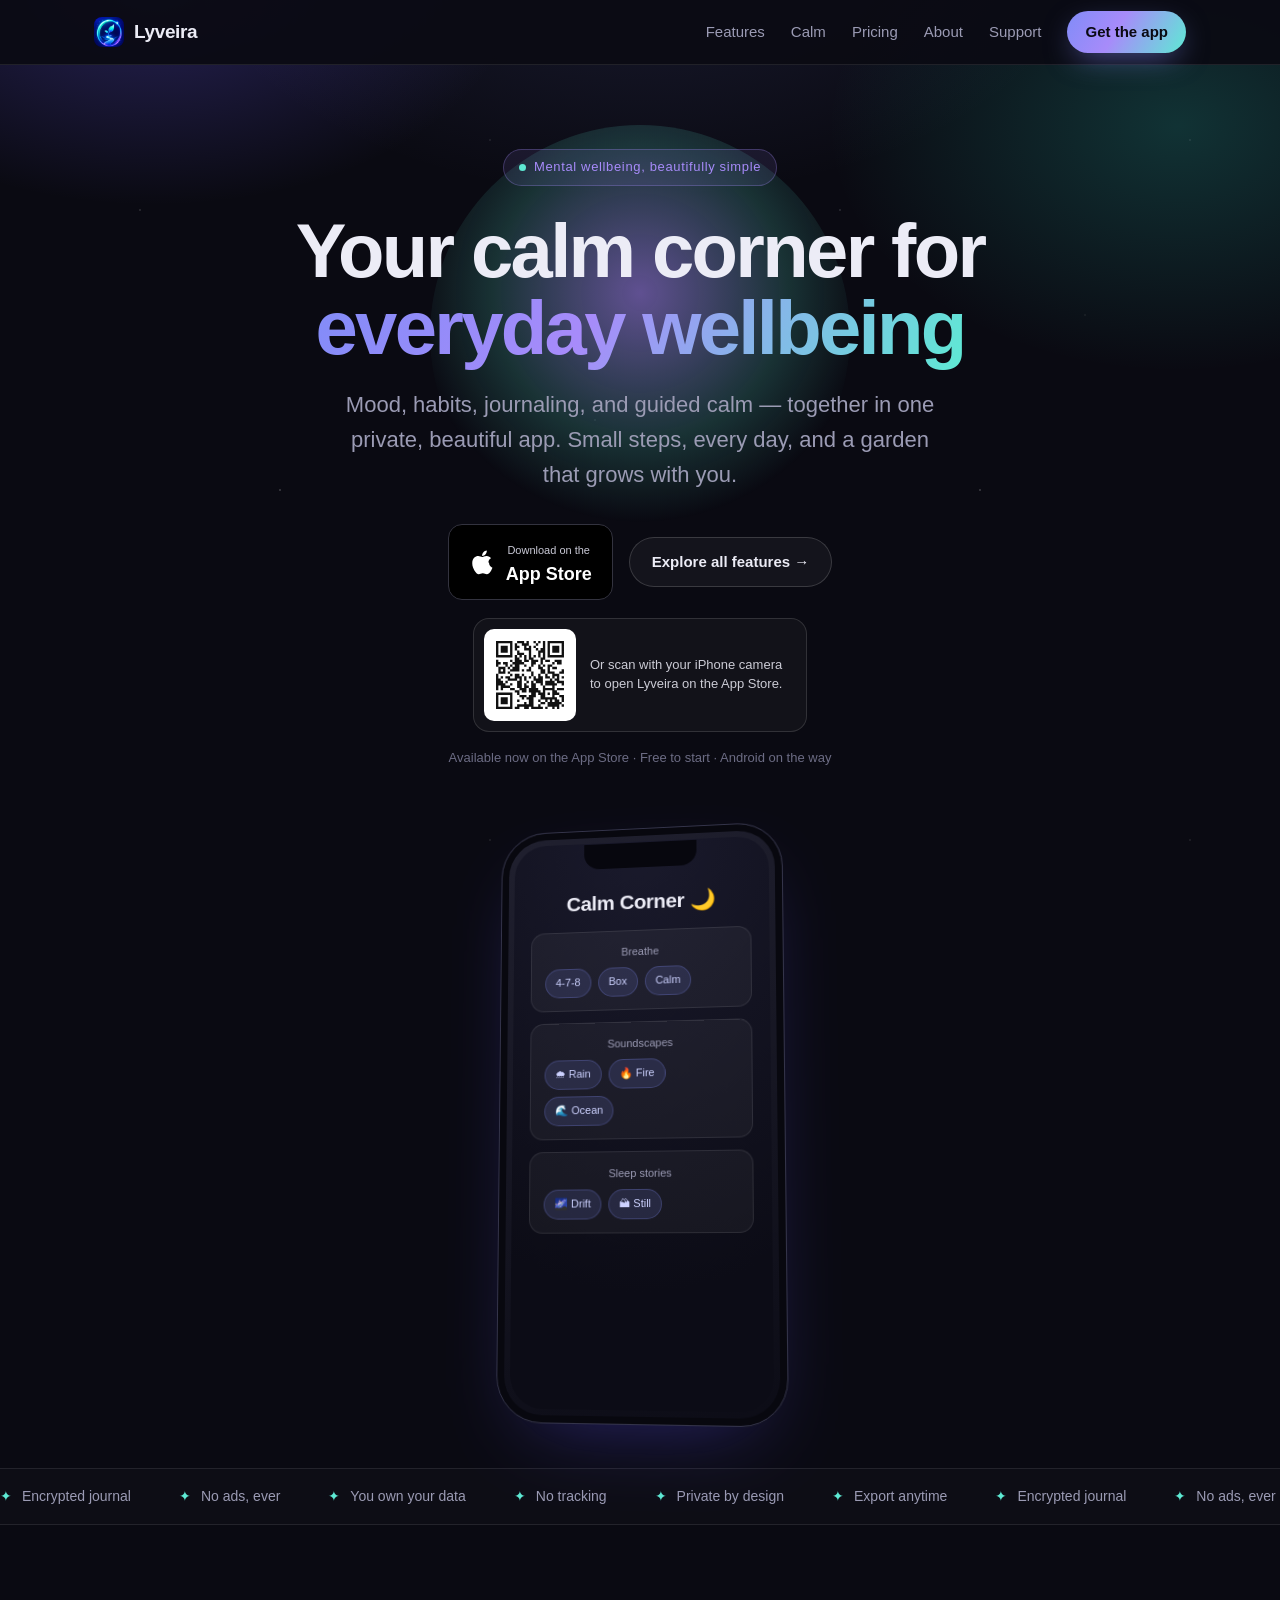
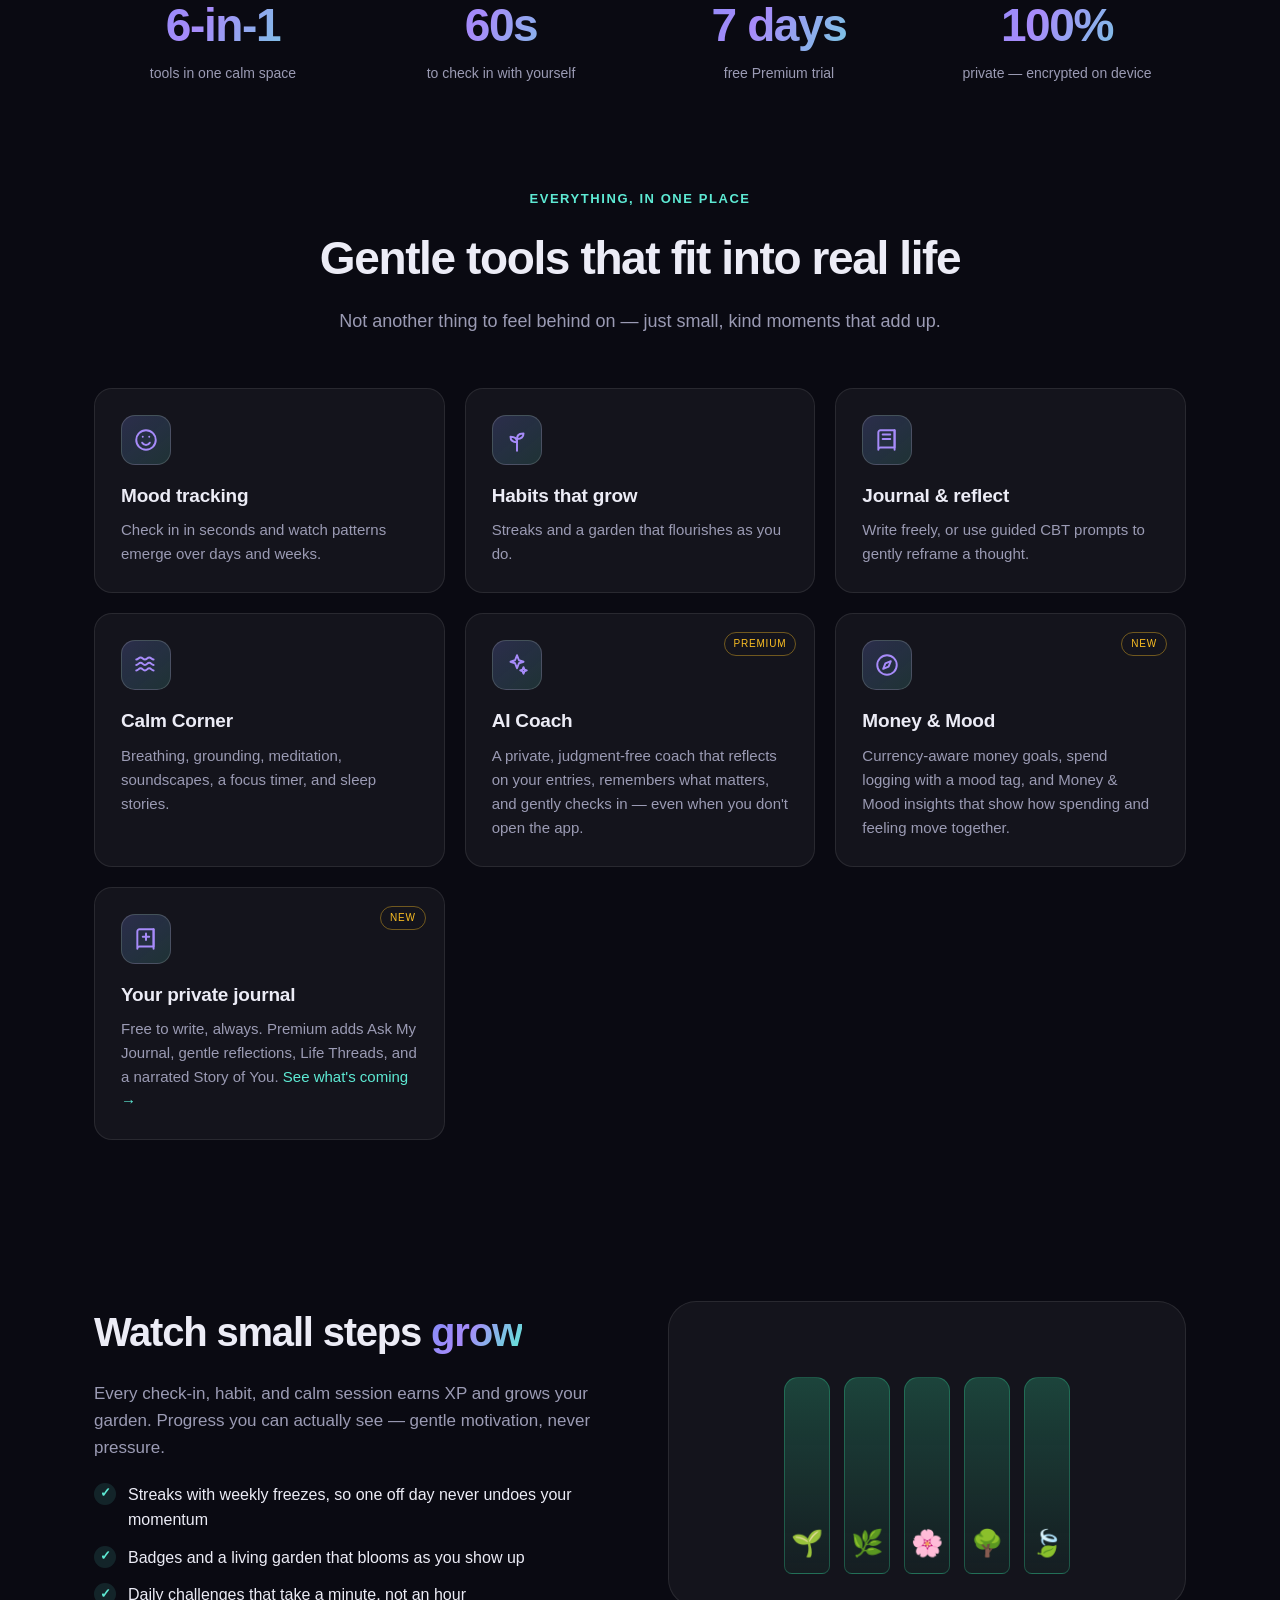
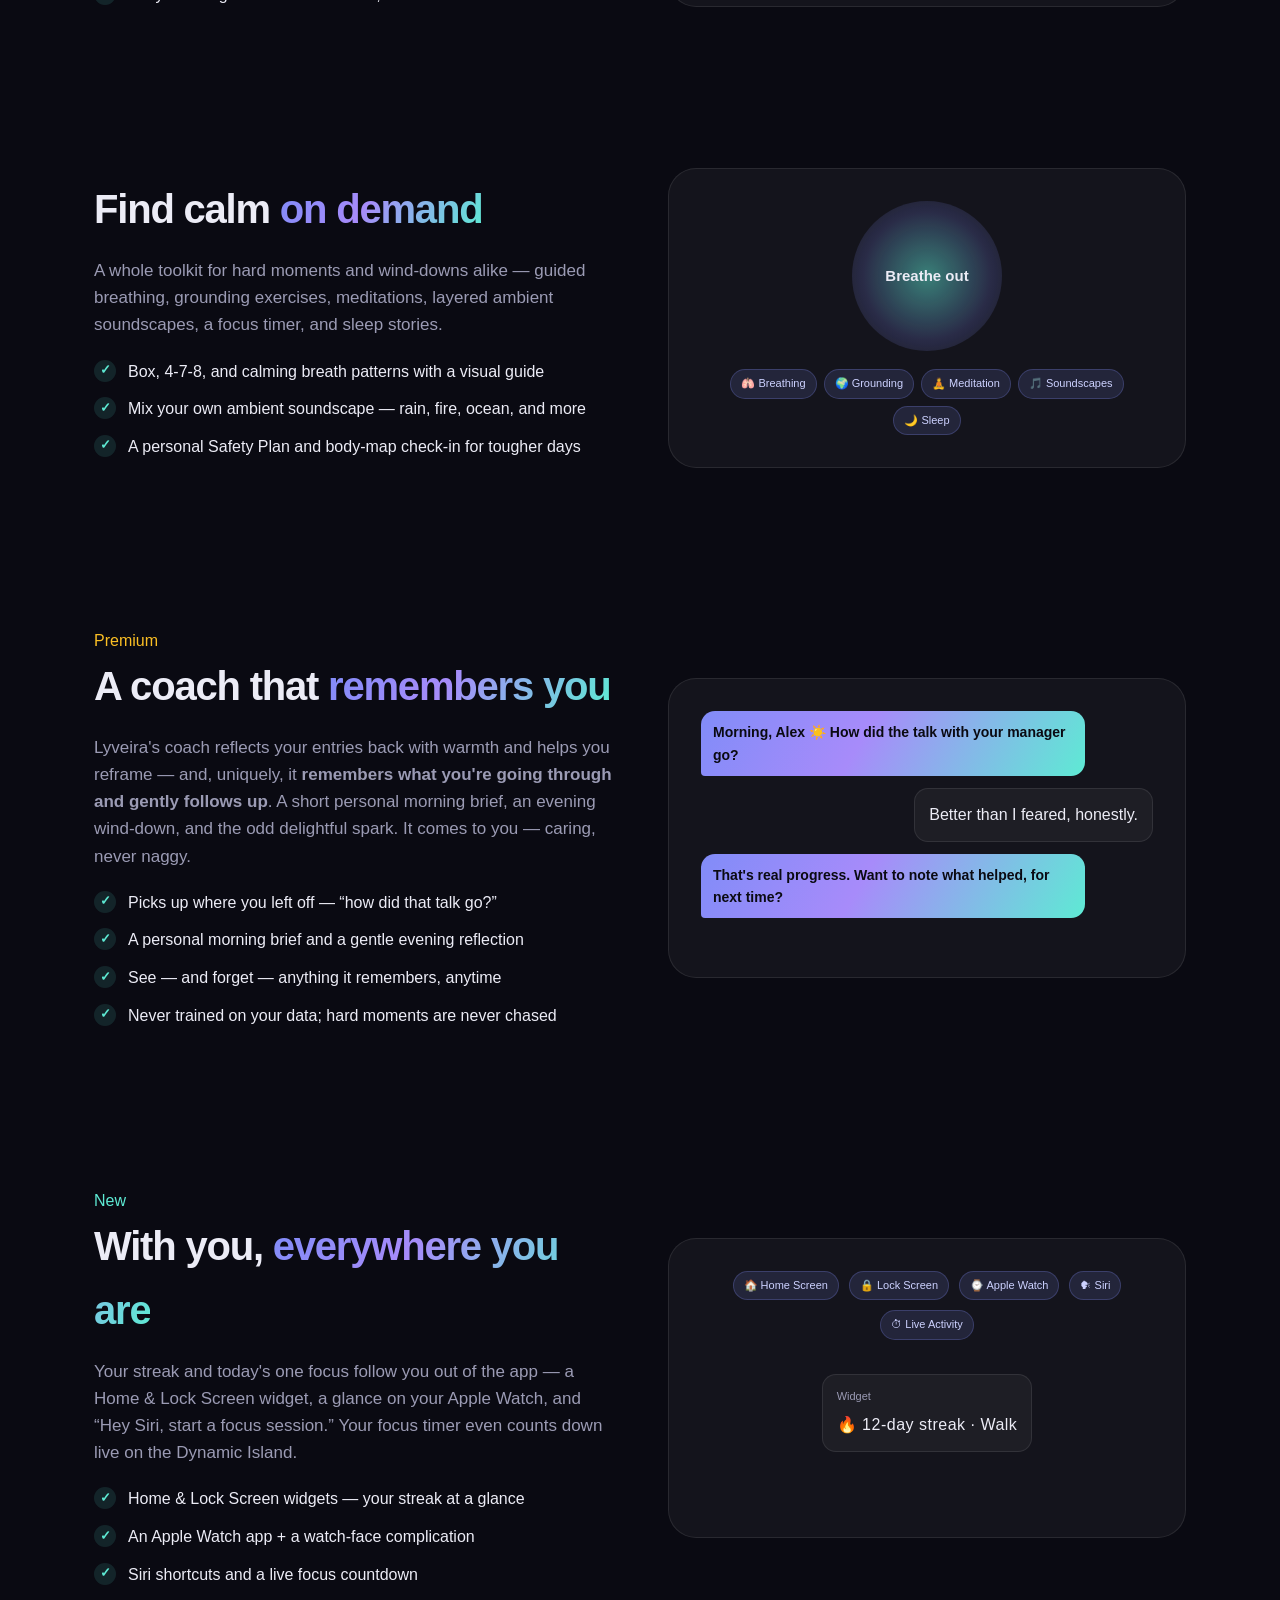
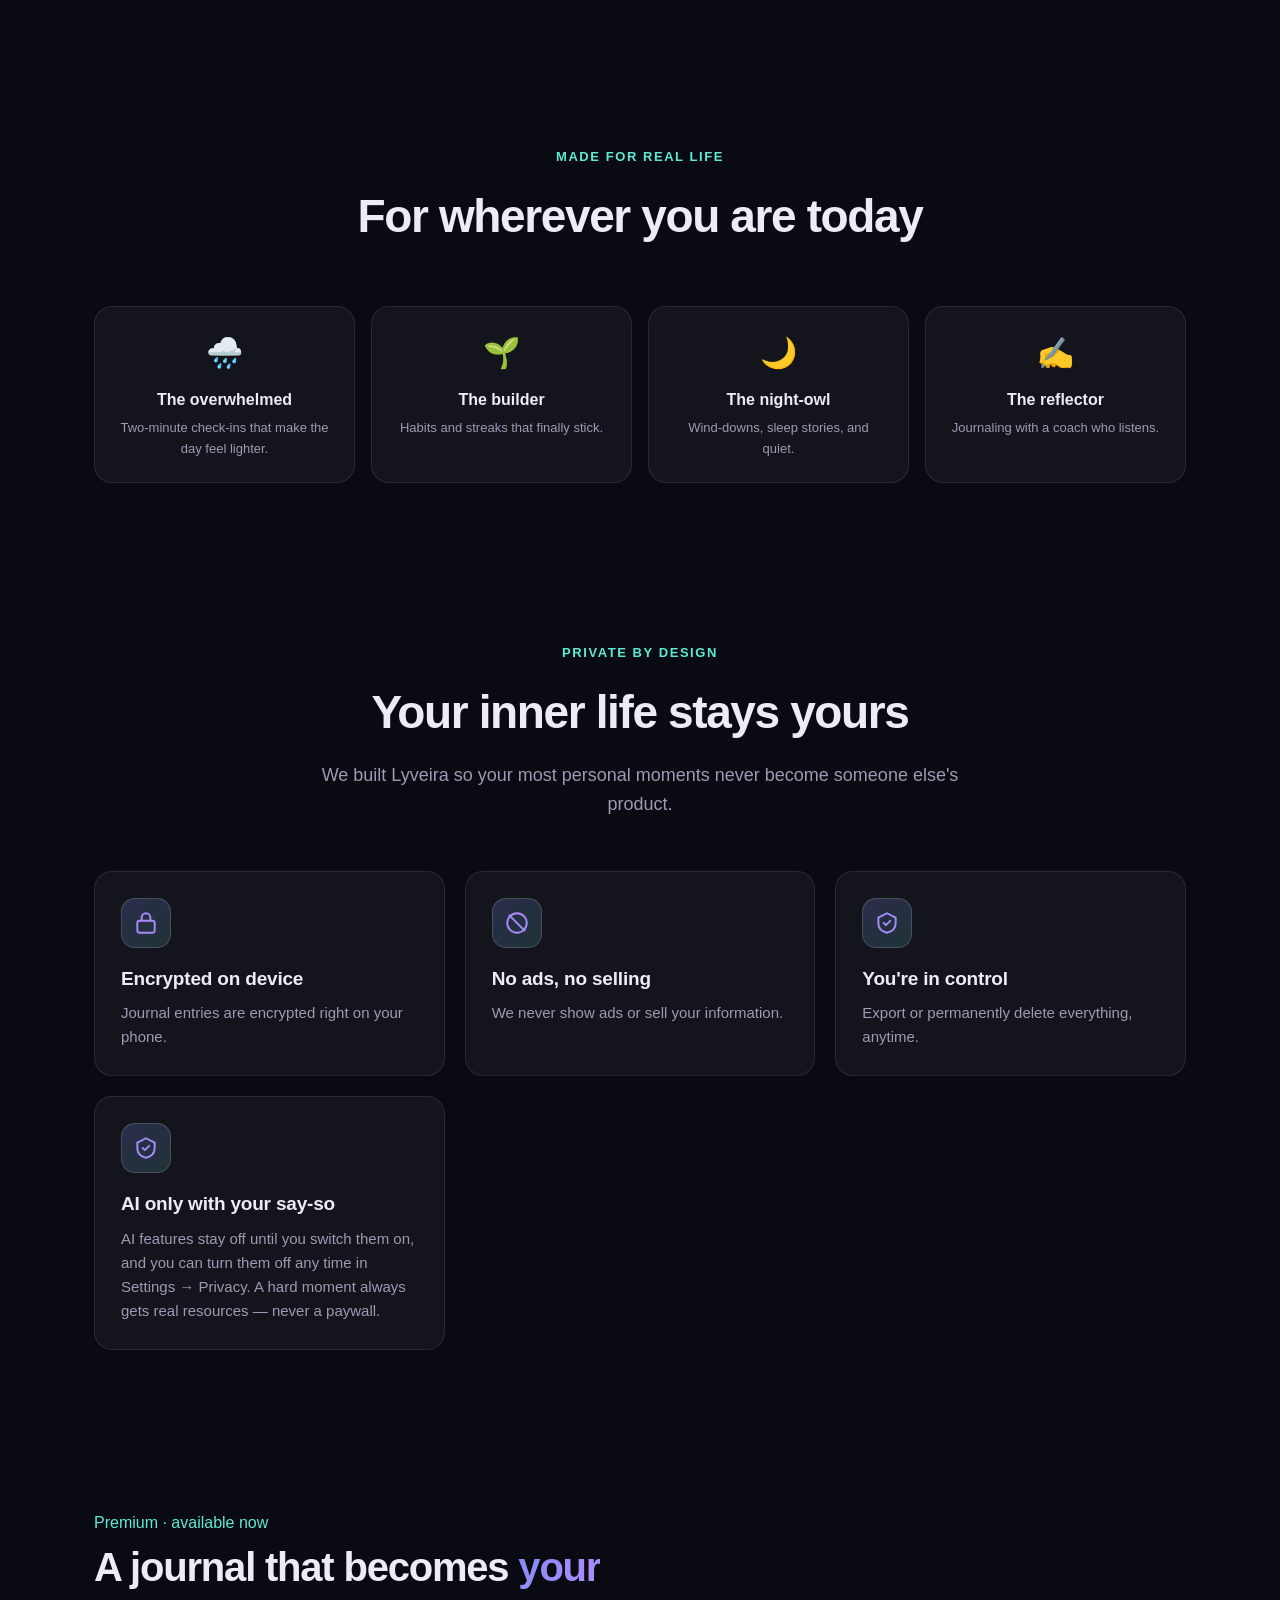
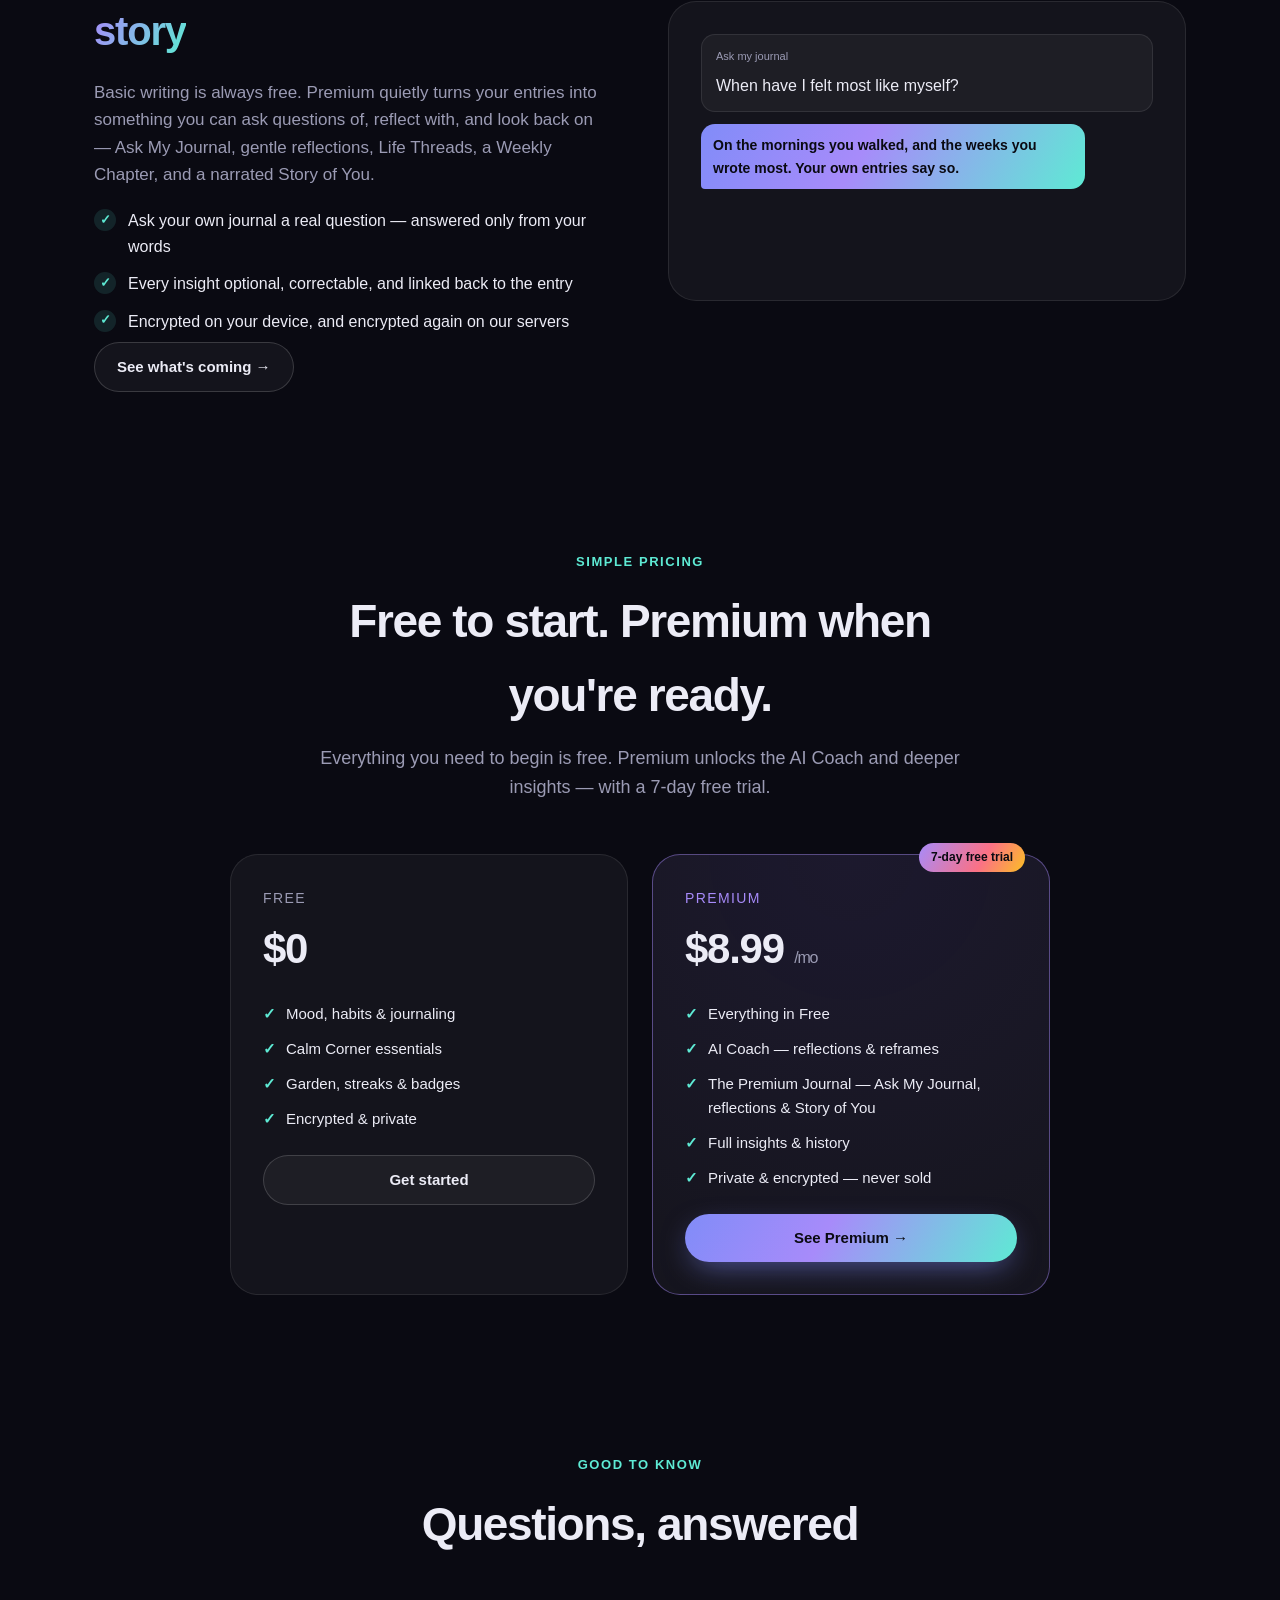
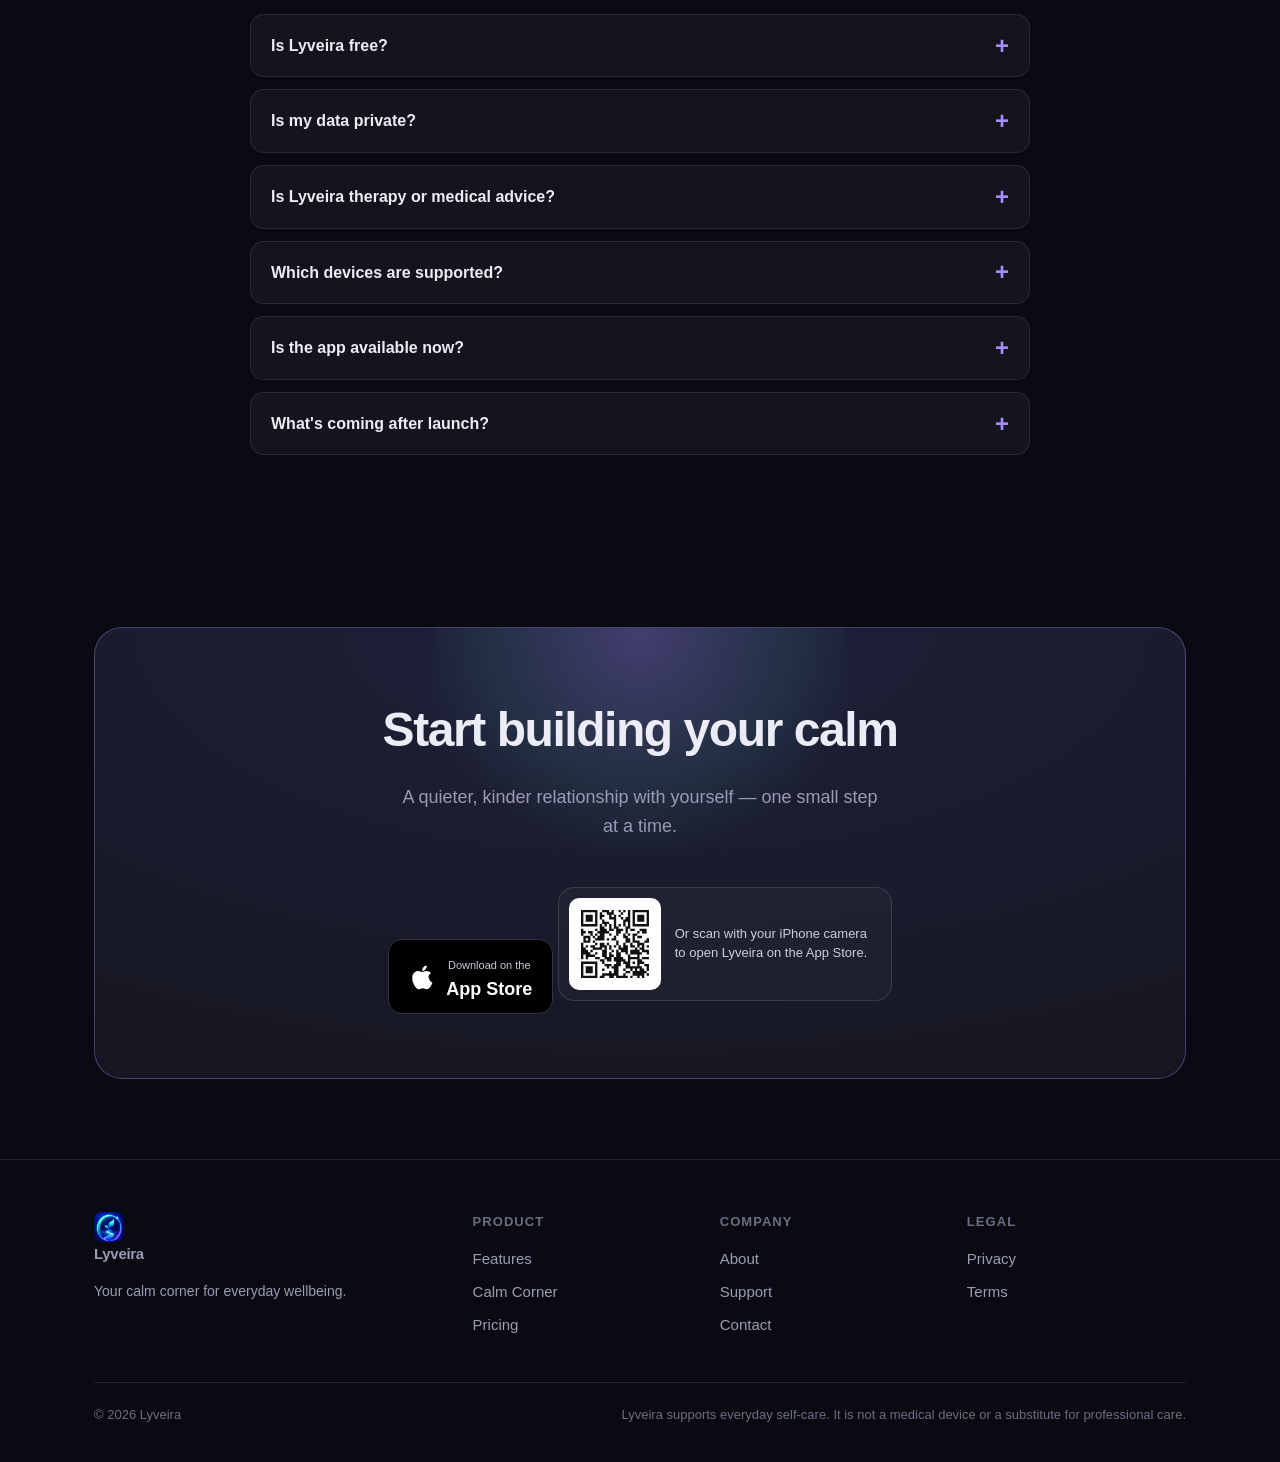
==== index.html @ a416a4fa "site: 1.0 is live — App Store QR, smart banner, live-feature copy, real pricing Lyveira 1.0 went on " ====
<!DOCTYPE html>
<html lang="en">
<head>
<meta charset="utf-8">
<meta name="viewport" content="width=device-width, initial-scale=1">
<meta name="apple-itunes-app" content="app-id=6768826351">
<title>Lyveira — your calm corner for everyday wellbeing</title>
<meta name="description" content="Lyveira brings mood, habits, journaling, and guided calm into one private, beautiful app — plus an AI coach that remembers what you're going through and gently checks in. Small steps, every day, and a garden that grows with you.">
<link rel="icon" type="image/png" sizes="32x32" href="/favicon-32.png">
<link rel="icon" type="image/png" sizes="192x192" href="/icon-192.png">
<link rel="apple-touch-icon" sizes="180x180" href="/apple-touch-icon.png">
<meta property="og:title" content="Lyveira — your calm corner for everyday wellbeing">
<meta property="og:description" content="Mood, habits, journaling, and guided calm — plus a coach that remembers you and gently reaches out. One private, beautiful app.">
<meta property="og:type" content="website">
<meta property="og:url" content="https://lyveira.com/">
<meta property="og:image" content="https://lyveira.com/icon.png">
<meta property="og:image:width" content="1024">
<meta property="og:image:height" content="1024">
<meta name="twitter:image" content="https://lyveira.com/icon.png">
<meta name="twitter:card" content="summary_large_image">
<link rel="stylesheet" href="styles.css">
<style>
/* App Store QR (2026-09-02): desktop only — on a phone the badge IS the link. Always dark-on-white so it scans on either theme. */
.qr-dl{display:none}
@media (min-width:720px){
  .qr-dl{display:inline-flex;align-items:center;gap:14px;margin-top:18px;padding:10px 16px 10px 10px;border:1px solid rgba(128,128,128,.28);border-radius:16px;background:rgba(128,128,128,.07);text-align:left}
  .qr-dl svg.qr{width:92px;height:92px;flex:none;border-radius:10px;background:#fff;padding:5px;box-sizing:border-box}
  .qr-dl span{font-size:13px;line-height:1.45;opacity:.85;max-width:200px}
}
</style>
</head>
<body>
<div class="aurora"></div><div class="stars"></div>

<!-- NAV -->
<header class="nav">
  <div class="container">
    <a class="brand" href="/">
      <img class="mark" src="/icon-192.png" width="30" height="30" alt="" style="border-radius:8px">
      Lyveira
    </a>
    <nav class="nav-links">
      <a href="/features/">Features</a>
      <a href="#calm">Calm</a>
      <a href="pricing/">Pricing</a>
      <a href="about/">About</a>
      <a href="support/">Support</a>
      <a class="btn btn-primary" href="#get" style="padding:9px 18px">Get the app</a>
    </nav>
    <button class="nav-toggle" aria-label="Menu" aria-expanded="false">☰</button>
  </div>
</header>

<!-- HERO -->
<section class="hero">
  <div class="orb" aria-hidden="true"></div>
  <div class="container">
    <span class="eyebrow"><span class="pulse"></span> Mental wellbeing, beautifully simple</span>
    <h1>Your calm corner for<br><span class="grad-text">everyday wellbeing</span></h1>
    <p class="sub">Mood, habits, journaling, and guided calm — together in one private, beautiful app. Small steps, every day, and a garden that grows with you.</p>
    <div class="hero-cta" id="get">
      <a class="appstore" href="https://apps.apple.com/app/id6768826351" aria-label="Download on the App Store">
        <svg viewBox="0 0 384 512" aria-hidden="true"><path d="M318.7 268c-.2-37 16.6-65 50.5-85.6-19-27.2-47.5-42.2-85.1-45.1-35.8-2.8-75 21-89.3 21-15.1 0-49.7-20-76.9-20C61.2 138.6 0 184.6 0 278.3c0 27.7 5.1 56.3 15.2 85.8 13.5 38.8 62.3 134 113.2 132.4 26.6-.6 45.4-18.9 80-18.9 33.6 0 51 18.9 80.6 18.9 51.5-.7 95.6-87.6 108.5-126.5-69.1-32.6-65.6-95.5-65.6-97.9zm-56.3-164.2c27.1-32.2 24.7-61.5 23.9-72-23.5 1.4-50.7 16-66.2 34.2-17.1 19.5-27.2 43.7-25 70.9 25.4 1.9 48.6-11.4 67.3-33.1z"/></svg>
        <span><span class="s">Download on the</span><br><span class="b">App Store</span></span>
      </a>
      <a class="btn btn-ghost" href="/features/">Explore all features →</a>
    </div>
    <div class="qr-dl" role="img" aria-label="QR code that opens Lyveira on the App Store"><svg aria-hidden="true" focusable="false" viewBox="0 0 35 35" class="qr"><path stroke="#111" d="M3 3.5h7m2 0h3m1 0h1m2 0h1m1 0h1m1 0h1m1 0h7m-29 1h1m5 0h1m1 0h1m2 0h3m3 0h1m2 0h1m1 0h1m5 0h1m-29 1h1m1 0h3m1 0h1m1 0h2m2 0h1m1 0h1m1 0h1m3 0h1m1 0h1m1 0h3m1 0h1m-29 1h1m1 0h3m1 0h1m1 0h1m3 0h3m2 0h1m1 0h2m1 0h1m1 0h3m1 0h1m-29 1h1m1 0h3m1 0h1m2 0h1m4 0h1m3 0h3m1 0h1m1 0h3m1 0h1m-29 1h1m5 0h1m2 0h3m2 0h1m3 0h1m1 0h1m1 0h1m5 0h1m-29 1h7m1 0h1m1 0h1m1 0h1m1 0h1m1 0h1m1 0h1m1 0h1m1 0h7m-21 1h2m2 0h1m1 0h2m3 0h2m-21 1h1m5 0h1m1 0h3m1 0h2m1 0h3m1 0h1m1 0h2m2 0h3m-28 1h2m1 0h2m2 0h5m3 0h2m2 0h1m4 0h1m1 0h2m-28 1h1m3 0h1m1 0h1m1 0h2m2 0h1m2 0h1m2 0h1m1 0h1m1 0h2m-23 1h3m1 0h1m1 0h3m4 0h1m3 0h2m2 0h1m1 0h2m-25 1h1m1 0h1m2 0h4m1 0h1m1 0h2m4 0h2m1 0h1m5 0h1m-28 1h3m1 0h1m9 0h1m3 0h2m1 0h3m2 0h2m-29 1h1m5 0h1m1 0h2m1 0h1m3 0h1m2 0h1m2 0h1m2 0h3m-27 1h1m1 0h1m1 0h2m2 0h3m1 0h1m1 0h1m1 0h1m1 0h2m1 0h2m1 0h1m1 0h1m1 0h1m-29 1h2m3 0h4m1 0h1m1 0h1m3 0h4m3 0h1m1 0h2m-27 1h3m1 0h1m4 0h2m2 0h1m1 0h1m1 0h3m1 0h4m1 0h3m-29 1h4m2 0h1m2 0h2m1 0h1m2 0h2m2 0h1m1 0h5m2 0h1m-29 1h1m1 0h4m3 0h2m1 0h2m1 0h2m3 0h1m3 0h1m-25 1h1m1 0h1m3 0h2m2 0h3m1 0h4m2 0h5m1 0h3m-21 1h2m1 0h2m1 0h5m1 0h1m3 0h2m-26 1h7m2 0h1m5 0h2m1 0h3m1 0h1m1 0h3m-27 1h1m5 0h1m3 0h3m1 0h3m2 0h2m3 0h1m2 0h2m-29 1h1m1 0h3m1 0h1m4 0h1m1 0h3m3 0h7m2 0h1m-29 1h1m1 0h3m1 0h1m2 0h1m4 0h2m2 0h1m2 0h1m1 0h1m1 0h2m1 0h1m-29 1h1m1 0h3m1 0h1m5 0h1m1 0h2m3 0h2m1 0h6m-28 1h1m5 0h1m2 0h7m2 0h1m3 0h5m1 0h1m-29 1h7m1 0h2m2 0h2m1 0h5m1 0h1m2 0h1m1 0h1"/></svg><span>Or scan with your iPhone camera to open Lyveira on the App Store.</span></div>
    <p class="hero-note">Available now on the App Store · Free to start · Android on the way</p>

    <!-- Animated phone -->
    <div class="phone-stage">
      <div class="phone">
        <div class="notch"></div>
        <div class="screen">
          <div class="slide on">
            <div class="sl-greet">Good morning,<b>Alex ☀️</b></div>
            <div class="card-mini"><span class="lbl">How are you feeling?</span><div class="moods"><span>😌</span><span>🙂</span><span>😐</span><span>😔</span><span>😣</span></div></div>
            <div class="card-mini"><span class="lbl">Today's habits · 3 of 4</span><div class="prog"><i style="width:75%"></i></div></div>
            <div class="card-mini"><span class="lbl">Your garden</span><div class="garden">🌱🌿🌸🌳🍃</div></div>
          </div>
          <div class="slide">
            <div class="sl-greet"><b>Calm Corner 🌙</b></div>
            <div class="card-mini"><span class="lbl">Breathe</span><div class="pill-row"><span class="pill">4-7-8</span><span class="pill">Box</span><span class="pill">Calm</span></div></div>
            <div class="card-mini"><span class="lbl">Soundscapes</span><div class="pill-row"><span class="pill">🌧 Rain</span><span class="pill">🔥 Fire</span><span class="pill">🌊 Ocean</span></div></div>
            <div class="card-mini"><span class="lbl">Sleep stories</span><div class="pill-row"><span class="pill">🌌 Drift</span><span class="pill">🏔 Still</span></div></div>
          </div>
          <div class="slide">
            <div class="sl-greet"><b>AI Coach 🤖</b></div>
            <div class="coach-bubble">That sounds like a heavy day. What's one small thing that felt okay?</div>
            <div class="card-mini" style="align-self:flex-end;max-width:80%"><span class="lbl" style="margin:0">You</span>The walk after lunch, honestly.</div>
            <div class="coach-bubble">Beautiful. Want to make that a tiny daily habit?</div>
          </div>
          <div class="slide">
            <div class="sl-greet"><b>Your week 📈</b></div>
            <div class="card-mini"><span class="lbl">Mood trend</span><div class="prog"><i style="width:64%"></i></div></div>
            <div class="card-mini"><span class="lbl">Lifts you</span><div class="pill-row"><span class="pill">🚶 Walks</span><span class="pill">☎️ Friends</span><span class="pill">😴 Sleep</span></div></div>
            <div class="card-mini"><span class="lbl">Streak</span><div class="garden" style="font-size:18px;letter-spacing:1px">🔥 12 days · +240 XP</div></div>
          </div>
          <div class="slide">
            <div class="sl-greet"><b>Your daily brief ☀️</b></div>
            <div class="coach-bubble">Morning, Alex. One gentle focus today — a 10-minute walk.</div>
            <div class="card-mini"><span class="lbl">Picking up from yesterday</span>How did the talk with your manager go?</div>
            <div class="card-mini"><span class="lbl">Daily spark ✨</span>“Small steps still move you forward.”</div>
          </div>
          <div class="dots"><b class="on"></b><b></b><b></b><b></b><b></b></div>
        </div>
      </div>
    </div>
  </div>
</section>

<!-- TRUST MARQUEE -->
<div class="trustbar"><div class="marquee">
  <span>Encrypted journal</span><span>No ads, ever</span><span>You own your data</span><span>No tracking</span><span>Private by design</span><span>Export anytime</span>
  <span>Encrypted journal</span><span>No ads, ever</span><span>You own your data</span><span>No tracking</span><span>Private by design</span><span>Export anytime</span>
</div></div>

<!-- STATS -->
<section style="padding-top:64px;padding-bottom:24px">
  <div class="container">
    <div class="stats">
      <div class="stat reveal"><div class="n grad-text">6-in-1</div><div class="l">tools in one calm space</div></div>
      <div class="stat reveal d1"><div class="n grad-text">60s</div><div class="l">to check in with yourself</div></div>
      <div class="stat reveal d2"><div class="n grad-text">7 days</div><div class="l">free Premium trial</div></div>
      <div class="stat reveal d3"><div class="n grad-text">100%</div><div class="l">private — encrypted on device</div></div>
    </div>
  </div>
</section>

<!-- FEATURES -->
<section id="features">
  <div class="container">
    <div class="head reveal">
      <div class="kicker">Everything, in one place</div>
      <h2>Gentle tools that fit into real life</h2>
      <p>Not another thing to feel behind on — just small, kind moments that add up.</p>
    </div>
    <div class="features">
      <div class="feature reveal">
        <div class="icon"><svg viewBox="0 0 24 24" stroke-width="1.8" stroke-linecap="round" stroke-linejoin="round"><circle cx="12" cy="12" r="9"/><path d="M8.5 14.5a4 4 0 0 0 7 0"/><path d="M9 9h.01M15 9h.01"/></svg></div>
        <h3>Mood tracking</h3><p>Check in in seconds and watch patterns emerge over days and weeks.</p>
      </div>
      <div class="feature reveal d1">
        <div class="icon"><svg viewBox="0 0 24 24" stroke-width="1.8" stroke-linecap="round" stroke-linejoin="round"><path d="M12 22V11"/><path d="M12 11c0-3 2-5 6-5 0 4-3 5-6 5z"/><path d="M12 14c0-3-2-5-6-5 0 4 3 5 6 5z"/></svg></div>
        <h3>Habits that grow</h3><p>Streaks and a garden that flourishes as you do.</p>
      </div>
      <div class="feature reveal d2">
        <div class="icon"><svg viewBox="0 0 24 24" stroke-width="1.8" stroke-linecap="round" stroke-linejoin="round"><path d="M4 5a2 2 0 0 1 2-2h13v16H6a2 2 0 0 0-2 2z"/><path d="M19 3v18"/><path d="M8 7h7M8 11h7"/></svg></div>
        <h3>Journal &amp; reflect</h3><p>Write freely, or use guided CBT prompts to gently reframe a thought.</p>
      </div>
      <div class="feature reveal">
        <div class="icon"><svg viewBox="0 0 24 24" stroke-width="1.8" stroke-linecap="round" stroke-linejoin="round"><path d="M3 12c2 0 2-2 4-2s2 2 4 2 2-2 4-2 2 2 4 2"/><path d="M3 17c2 0 2-2 4-2s2 2 4 2 2-2 4-2 2 2 4 2"/><path d="M3 7c2 0 2-2 4-2s2 2 4 2 2-2 4-2 2 2 4 2"/></svg></div>
        <h3>Calm Corner</h3><p>Breathing, grounding, meditation, soundscapes, a focus timer, and sleep stories.</p>
      </div>
      <div class="feature reveal d1">
        <span class="badge">Premium</span>
        <div class="icon"><svg viewBox="0 0 24 24" stroke-width="1.8" stroke-linecap="round" stroke-linejoin="round"><path d="M12 3l1.8 4.6L18 9l-4.2 1.4L12 15l-1.8-4.6L6 9l4.2-1.4z"/><path d="M18 14l.9 2.2L21 17l-2.1.8L18 20l-.9-2.2L15 17l2.1-.8z"/></svg></div>
        <h3>AI Coach</h3><p>A private, judgment-free coach that reflects on your entries, remembers what matters, and gently checks in — even when you don't open the app.</p>
      </div>
      <div class="feature reveal d2">
        <span class="badge">New</span>
        <div class="icon"><svg viewBox="0 0 24 24" stroke-width="1.8" stroke-linecap="round" stroke-linejoin="round"><circle cx="12" cy="12" r="9"/><path d="M15.5 8.5l-2 5-5 2 2-5z"/></svg></div>
        <h3>Money &amp; Mood</h3><p>Currency-aware money goals, spend logging with a mood tag, and Money &amp; Mood insights that show how spending and feeling move together.</p>
      </div>
      <div class="feature reveal d3">
        <span class="badge">New</span>
        <div class="icon"><svg viewBox="0 0 24 24" stroke-width="1.8" stroke-linecap="round" stroke-linejoin="round"><path d="M4 5a2 2 0 0 1 2-2h13v16H6a2 2 0 0 0-2 2z"/><path d="M19 3v18"/><path d="M12 7v6M9 10h6"/></svg></div>
        <h3>Your private journal</h3><p>Free to write, always. Premium adds Ask My Journal, gentle reflections, Life Threads, and a narrated Story of You. <a href="/features/#premium-journal" style="color:var(--teal)">See what's coming →</a></p>
      </div>
    </div>
  </div>
</section>

<!-- GARDEN SHOWCASE -->
<section>
  <div class="container">
    <div class="split reveal">
      <div>
        <h2>Watch small steps <span class="grad-text">grow</span></h2>
        <p>Every check-in, habit, and calm session earns XP and grows your garden. Progress you can actually see — gentle motivation, never pressure.</p>
        <ul class="checklist">
          <li>Streaks with weekly freezes, so one off day never undoes your momentum</li>
          <li>Badges and a living garden that blooms as you show up</li>
          <li>Daily challenges that take a minute, not an hour</li>
        </ul>
      </div>
      <div class="visual">
        <div class="garden-art">
          <div class="sprout">🌱</div><div class="sprout">🌿</div><div class="sprout">🌸</div><div class="sprout">🌳</div><div class="sprout">🍃</div>
        </div>
      </div>
    </div>
  </div>
</section>

<!-- CALM SHOWCASE -->
<section id="calm">
  <div class="container">
    <div class="split flip reveal">
      <div class="visual">
        <div class="breath-demo">
          <div class="breath-circle">Breathe in</div>
          <div class="pill-row" style="justify-content:center"><span class="pill">🫁 Breathing</span><span class="pill">🌍 Grounding</span><span class="pill">🧘 Meditation</span><span class="pill">🎵 Soundscapes</span><span class="pill">🌙 Sleep</span></div>
        </div>
      </div>
      <div>
        <h2>Find calm <span class="grad-text">on demand</span></h2>
        <p>A whole toolkit for hard moments and wind-downs alike — guided breathing, grounding exercises, meditations, layered ambient soundscapes, a focus timer, and sleep stories.</p>
        <ul class="checklist">
          <li>Box, 4-7-8, and calming breath patterns with a visual guide</li>
          <li>Mix your own ambient soundscape — rain, fire, ocean, and more</li>
          <li>A personal Safety Plan and body-map check-in for tougher days</li>
        </ul>
      </div>
    </div>
  </div>
</section>

<!-- AI COACH SHOWCASE -->
<section>
  <div class="container">
    <div class="split reveal">
      <div>
        <div class="kicker" style="color:var(--gold)">Premium</div>
        <h2>A coach that <span class="grad-text">remembers you</span></h2>
        <p>Lyveira's coach reflects your entries back with warmth and helps you reframe — and, uniquely, it <b>remembers what you're going through and gently follows up</b>. A short personal morning brief, an evening wind-down, and the odd delightful spark. It comes to you — caring, never naggy.</p>
        <ul class="checklist">
          <li>Picks up where you left off — “how did that talk go?”</li>
          <li>A personal morning brief and a gentle evening reflection</li>
          <li>See — and forget — anything it remembers, anytime</li>
          <li>Never trained on your data; hard moments are never chased</li>
        </ul>
      </div>
      <div class="visual">
        <div style="display:flex;flex-direction:column;gap:12px">
          <div class="coach-bubble" style="font-size:14px">Morning, Alex ☀️ How did the talk with your manager go?</div>
          <div class="card-mini" style="align-self:flex-end;max-width:75%">Better than I feared, honestly.</div>
          <div class="coach-bubble" style="font-size:14px">That's real progress. Want to note what helped, for next time?</div>
        </div>
      </div>
    </div>
  </div>
</section>

<!-- AMBIENT SHOWCASE -->
<section>
  <div class="container">
    <div class="split flip reveal">
      <div class="visual">
        <div class="breath-demo">
          <div class="pill-row" style="justify-content:center;flex-wrap:wrap;gap:10px">
            <span class="pill">🏠 Home Screen</span><span class="pill">🔒 Lock Screen</span>
            <span class="pill">⌚ Apple Watch</span><span class="pill">🗣 Siri</span>
            <span class="pill">⏱ Live Activity</span>
          </div>
          <div class="card-mini" style="margin-top:16px;max-width:240px"><span class="lbl">Widget</span><div class="garden" style="font-size:16px;letter-spacing:.5px">🔥 12-day streak · Walk</div></div>
        </div>
      </div>
      <div>
        <div class="kicker" style="color:var(--teal)">New</div>
        <h2>With you, <span class="grad-text">everywhere you are</span></h2>
        <p>Your streak and today's one focus follow you out of the app — a Home &amp; Lock Screen widget, a glance on your Apple Watch, and “Hey Siri, start a focus session.” Your focus timer even counts down live on the Dynamic Island.</p>
        <ul class="checklist">
          <li>Home &amp; Lock Screen widgets — your streak at a glance</li>
          <li>An Apple Watch app + a watch-face complication</li>
          <li>Siri shortcuts and a live focus countdown</li>
        </ul>
      </div>
    </div>
  </div>
</section>

<!-- PERSONAS -->
<section>
  <div class="container">
    <div class="head reveal"><div class="kicker">Made for real life</div><h2>For wherever you are today</h2></div>
    <div class="personas">
      <div class="persona reveal"><div class="e">🌧️</div><h4>The overwhelmed</h4><p>Two-minute check-ins that make the day feel lighter.</p></div>
      <div class="persona reveal d1"><div class="e">🌱</div><h4>The builder</h4><p>Habits and streaks that finally stick.</p></div>
      <div class="persona reveal d2"><div class="e">🌙</div><h4>The night-owl</h4><p>Wind-downs, sleep stories, and quiet.</p></div>
      <div class="persona reveal d3"><div class="e">✍️</div><h4>The reflector</h4><p>Journaling with a coach who listens.</p></div>
    </div>
  </div>
</section>

<!-- PRIVACY -->
<section>
  <div class="container">
    <div class="head reveal">
      <div class="kicker" style="color:var(--teal)">Private by design</div>
      <h2>Your inner life stays yours</h2>
      <p>We built Lyveira so your most personal moments never become someone else's product.</p>
    </div>
    <div class="features reveal">
      <div class="feature"><div class="icon"><svg viewBox="0 0 24 24" stroke-width="1.8" stroke-linecap="round" stroke-linejoin="round"><rect x="4" y="10" width="16" height="11" rx="2"/><path d="M8 10V7a4 4 0 0 1 8 0v3"/></svg></div><h3>Encrypted on device</h3><p>Journal entries are encrypted right on your phone.</p></div>
      <div class="feature"><div class="icon"><svg viewBox="0 0 24 24" stroke-width="1.8" stroke-linecap="round" stroke-linejoin="round"><circle cx="12" cy="12" r="9"/><path d="M5 5l14 14"/></svg></div><h3>No ads, no selling</h3><p>We never show ads or sell your information.</p></div>
      <div class="feature"><div class="icon"><svg viewBox="0 0 24 24" stroke-width="1.8" stroke-linecap="round" stroke-linejoin="round"><path d="M12 3l8 4v5c0 5-3.5 8-8 9-4.5-1-8-4-8-9V7z"/><path d="M9 12l2 2 4-4"/></svg></div><h3>You're in control</h3><p>Export or permanently delete everything, anytime.</p></div>
      <div class="feature"><div class="icon"><svg viewBox="0 0 24 24" stroke-width="1.8" stroke-linecap="round" stroke-linejoin="round"><path d="M12 3l8 4v5c0 5-3.5 8-8 9-4.5-1-8-4-8-9V7z"/><path d="M9 12l2 2 4-4"/></svg></div><h3>AI only with your say-so</h3><p>AI features stay off until you switch them on, and you can turn them off any time in Settings → Privacy. A hard moment always gets real resources — never a paywall.</p></div>
    </div>
  </div>
</section>

<!-- PREMIUM JOURNAL TEASER (COMING) -->
<section>
  <div class="container">
    <div class="split reveal">
      <div>
        <div class="kicker" style="color:var(--teal)">Premium · available now</div>
        <h2>A journal that becomes <span class="grad-text">your story</span></h2>
        <p>Basic writing is always free. Premium quietly turns your entries into something you can ask questions of, reflect with, and look back on — Ask My Journal, gentle reflections, Life Threads, a Weekly Chapter, and a narrated Story of You.</p>
        <ul class="checklist">
          <li>Ask your own journal a real question — answered only from your words</li>
          <li>Every insight optional, correctable, and linked back to the entry</li>
          <li>Encrypted on your device, and encrypted again on our servers</li>
        </ul>
        <a class="btn btn-ghost" href="/features/#premium-journal" style="margin-top:8px">See what's coming →</a>
      </div>
      <div class="visual">
        <div style="display:flex;flex-direction:column;gap:12px">
          <div class="card-mini"><span class="lbl">Ask my journal</span>When have I felt most like myself?</div>
          <div class="coach-bubble" style="font-size:14px">On the mornings you walked, and the weeks you wrote most. Your own entries say so.</div>
        </div>
      </div>
    </div>
  </div>
</section>

<!-- PRICING PREVIEW -->
<section>
  <div class="container">
    <div class="head reveal"><div class="kicker">Simple pricing</div><h2>Free to start. Premium when you're ready.</h2><p>Everything you need to begin is free. Premium unlocks the AI Coach and deeper insights — with a 7-day free trial.</p></div>
    <div class="plans reveal">
      <div class="plan">
        <div class="tier">Free</div>
        <div class="price">$0</div>
        <ul>
          <li>Mood, habits &amp; journaling</li>
          <li>Calm Corner essentials</li>
          <li>Garden, streaks &amp; badges</li>
          <li>Encrypted &amp; private</li>
        </ul>
        <a class="btn btn-ghost" href="https://apps.apple.com/app/id6768826351" style="width:100%;justify-content:center">Get started</a>
      </div>
      <div class="plan pro">
        <div class="ribbon">7-day free trial</div>
        <div class="tier">Premium</div>
        <div class="price">$8.99 <small>/mo</small></div>
        <ul>
          <li>Everything in Free</li>
          <li>AI Coach — reflections &amp; reframes</li>
          <li>The Premium Journal — Ask My Journal, reflections & Story of You</li>
          <li>Full insights &amp; history</li>
          <li>Private &amp; encrypted — never sold</li>
        </ul>
        <a class="btn btn-primary" href="pricing/" style="width:100%;justify-content:center">See Premium →</a>
      </div>
    </div>
  </div>
</section>

<!-- FAQ -->
<section>
  <div class="container">
    <div class="head reveal"><div class="kicker">Good to know</div><h2>Questions, answered</h2></div>
    <div class="faq reveal">
      <details><summary>Is Lyveira free?</summary><p>Yes — the core app is free. Lyveira Premium is optional and adds the AI Coach, the Premium Journal (Ask My Journal, reflections, Life Threads, Story of You), and full insights and history, with a 7-day free trial.</p></details>
      <details><summary>Is my data private?</summary><p>Your journal is encrypted on your device. We never sell your data or show ads, and you can export or permanently delete everything at any time. See our <a href="privacy/">Privacy Policy</a>.</p></details>
      <details><summary>Is Lyveira therapy or medical advice?</summary><p>No. Lyveira supports everyday self-care and reflection. It is not a medical device and is not a substitute for professional care. If you may be in crisis, please reach out to a local emergency number or crisis line.</p></details>
      <details><summary>Which devices are supported?</summary><p>iPhone first — with a Home &amp; Lock Screen widget, an Apple Watch app, and Siri shortcuts. Android is on the way. Available now on the App Store.</p></details>
      <details><summary>Is the app available now?</summary><p>Yes — Lyveira is on the App Store now. Everything free is available the moment you install — and Premium unlocks with a 7-day free trial.</p></details>
      <details><summary>What's coming after launch?</summary><p>Guided writing journeys, an AI Mix that blends a soundscape to your mood, Sealed Entries, and Android — all rolling out in updates. The Premium Journal, Money &amp; Mood insights, and the ambient sound mixer are already live. See the <a href="/features/#premium-journal">features page</a> for the full picture.</p></details>
    </div>
  </div>
</section>

<!-- FINAL CTA -->
<section class="cta-final">
  <div class="container">
    <div class="cta-card reveal">
      <div class="orb" style="position:absolute;top:-160px;opacity:.5" aria-hidden="true"></div>
      <h2>Start building your calm</h2>
      <p>A quieter, kinder relationship with yourself — one small step at a time.</p>
      <a class="appstore" href="https://apps.apple.com/app/id6768826351" aria-label="Download on the App Store" style="display:inline-flex">
        <svg viewBox="0 0 384 512" aria-hidden="true"><path d="M318.7 268c-.2-37 16.6-65 50.5-85.6-19-27.2-47.5-42.2-85.1-45.1-35.8-2.8-75 21-89.3 21-15.1 0-49.7-20-76.9-20C61.2 138.6 0 184.6 0 278.3c0 27.7 5.1 56.3 15.2 85.8 13.5 38.8 62.3 134 113.2 132.4 26.6-.6 45.4-18.9 80-18.9 33.6 0 51 18.9 80.6 18.9 51.5-.7 95.6-87.6 108.5-126.5-69.1-32.6-65.6-95.5-65.6-97.9zm-56.3-164.2c27.1-32.2 24.7-61.5 23.9-72-23.5 1.4-50.7 16-66.2 34.2-17.1 19.5-27.2 43.7-25 70.9 25.4 1.9 48.6-11.4 67.3-33.1z"/></svg>
        <span><span class="s">Download on the</span><br><span class="b">App Store</span></span>
      </a>
      <div class="qr-dl" style="margin:18px auto 0" role="img" aria-label="QR code that opens Lyveira on the App Store"><svg aria-hidden="true" focusable="false" viewBox="0 0 35 35" class="qr"><path stroke="#111" d="M3 3.5h7m2 0h3m1 0h1m2 0h1m1 0h1m1 0h1m1 0h7m-29 1h1m5 0h1m1 0h1m2 0h3m3 0h1m2 0h1m1 0h1m5 0h1m-29 1h1m1 0h3m1 0h1m1 0h2m2 0h1m1 0h1m1 0h1m3 0h1m1 0h1m1 0h3m1 0h1m-29 1h1m1 0h3m1 0h1m1 0h1m3 0h3m2 0h1m1 0h2m1 0h1m1 0h3m1 0h1m-29 1h1m1 0h3m1 0h1m2 0h1m4 0h1m3 0h3m1 0h1m1 0h3m1 0h1m-29 1h1m5 0h1m2 0h3m2 0h1m3 0h1m1 0h1m1 0h1m5 0h1m-29 1h7m1 0h1m1 0h1m1 0h1m1 0h1m1 0h1m1 0h1m1 0h1m1 0h7m-21 1h2m2 0h1m1 0h2m3 0h2m-21 1h1m5 0h1m1 0h3m1 0h2m1 0h3m1 0h1m1 0h2m2 0h3m-28 1h2m1 0h2m2 0h5m3 0h2m2 0h1m4 0h1m1 0h2m-28 1h1m3 0h1m1 0h1m1 0h2m2 0h1m2 0h1m2 0h1m1 0h1m1 0h2m-23 1h3m1 0h1m1 0h3m4 0h1m3 0h2m2 0h1m1 0h2m-25 1h1m1 0h1m2 0h4m1 0h1m1 0h2m4 0h2m1 0h1m5 0h1m-28 1h3m1 0h1m9 0h1m3 0h2m1 0h3m2 0h2m-29 1h1m5 0h1m1 0h2m1 0h1m3 0h1m2 0h1m2 0h1m2 0h3m-27 1h1m1 0h1m1 0h2m2 0h3m1 0h1m1 0h1m1 0h1m1 0h2m1 0h2m1 0h1m1 0h1m1 0h1m-29 1h2m3 0h4m1 0h1m1 0h1m3 0h4m3 0h1m1 0h2m-27 1h3m1 0h1m4 0h2m2 0h1m1 0h1m1 0h3m1 0h4m1 0h3m-29 1h4m2 0h1m2 0h2m1 0h1m2 0h2m2 0h1m1 0h5m2 0h1m-29 1h1m1 0h4m3 0h2m1 0h2m1 0h2m3 0h1m3 0h1m-25 1h1m1 0h1m3 0h2m2 0h3m1 0h4m2 0h5m1 0h3m-21 1h2m1 0h2m1 0h5m1 0h1m3 0h2m-26 1h7m2 0h1m5 0h2m1 0h3m1 0h1m1 0h3m-27 1h1m5 0h1m3 0h3m1 0h3m2 0h2m3 0h1m2 0h2m-29 1h1m1 0h3m1 0h1m4 0h1m1 0h3m3 0h7m2 0h1m-29 1h1m1 0h3m1 0h1m2 0h1m4 0h2m2 0h1m2 0h1m1 0h1m1 0h2m1 0h1m-29 1h1m1 0h3m1 0h1m5 0h1m1 0h2m3 0h2m1 0h6m-28 1h1m5 0h1m2 0h7m2 0h1m3 0h5m1 0h1m-29 1h7m1 0h2m2 0h2m1 0h5m1 0h1m2 0h1m1 0h1"/></svg><span>Or scan with your iPhone camera to open Lyveira on the App Store.</span></div>
    </div>
  </div>
</section>

<!-- FOOTER -->
<footer class="foot">
  <div class="container">
    <div class="foot-grid">
      <div>
        <a class="brand" href="/"><img class="mark" src="/icon-192.png" width="30" height="30" alt="" style="border-radius:8px">Lyveira</a>
        <p class="tag">Your calm corner for everyday wellbeing.</p>
      </div>
      <div><h5>Product</h5><a href="/features/">Features</a><a href="#calm">Calm Corner</a><a href="pricing/">Pricing</a></div>
      <div><h5>Company</h5><a href="about/">About</a><a href="support/">Support</a><a href="mailto:support@lyveira.app">Contact</a></div>
      <div><h5>Legal</h5><a href="privacy/">Privacy</a><a href="terms/">Terms</a></div>
    </div>
    <div class="foot-bottom">
      <span>&copy; <span data-year>2026</span> Lyveira</span>
      <span class="disc">Lyveira supports everyday self-care. It is not a medical device or a substitute for professional care.</span>
    </div>
  </div>
</footer>

<script src="main.js" defer></script>
</body>
</html>
---- styles.css ----
/* ============================================================================
   Lyveira — "Night to Dawn" aurora theme
   Static, no-build. Calm, premium, animated. No medical claims in content.
   ========================================================================== */

:root {
  --night:   #07070e;
  --bg:      #0a0a12;
  --bg-soft: #0f0f1b;
  --surface: rgba(255,255,255,0.045);
  --surface-2: rgba(255,255,255,0.07);
  --border:  rgba(255,255,255,0.09);
  --border-2: rgba(255,255,255,0.16);

  --text:  #ECECF6;
  --muted: #9b9bb4;
  --faint: #6c6c84;

  --indigo: #818cf8;
  --violet: #a78bfa;
  --teal:   #5eead4;
  --emerald:#34d399;
  --rose:   #fb7185;
  --gold:   #fbbf24;

  --grad: linear-gradient(120deg, #818cf8 0%, #a78bfa 42%, #5eead4 100%);
  --grad-warm: linear-gradient(120deg, #a78bfa, #fb7185 60%, #fbbf24);

  --radius: 18px;
  --radius-lg: 28px;
  --max: 1140px;
  --shadow: 0 30px 80px -36px rgba(80,70,220,0.5);
  --ease: cubic-bezier(.2,.7,.2,1);
}

* { box-sizing: border-box; }
html { -webkit-text-size-adjust: 100%; scroll-behavior: smooth; }
body {
  margin: 0;
  background: var(--bg);
  color: var(--text);
  font-family: -apple-system, BlinkMacSystemFont, "Segoe UI", Roboto, Inter, Helvetica, Arial, sans-serif;
  line-height: 1.6;
  -webkit-font-smoothing: antialiased;
  overflow-x: hidden;
}
a { color: var(--indigo); text-decoration: none; }
a:hover { color: var(--violet); }
img, svg { max-width: 100%; display: block; }
.container { max-width: var(--max); margin: 0 auto; padding: 0 24px; }
.grad-text { background: var(--grad); -webkit-background-clip: text; background-clip: text; -webkit-text-fill-color: transparent; }

/* ── Animated aurora backdrop ─────────────────────────────────────────────── */
/* Aurora = pure static gradients on a promoted fixed layer. No blur() filter,
   no blend-mode, no animation, no ::before/::after — the compositor paints it
   once and never repaints it while scrolling. */
.aurora { position: fixed; inset: 0; z-index: -2; transform: translateZ(0);
  background:
    radial-gradient(46% 40% at 12% -2%, rgba(109,93,252,0.30), transparent 62%),
    radial-gradient(44% 44% at 92% 14%, rgba(45,212,191,0.20), transparent 62%),
    radial-gradient(60% 50% at 50% -8%, rgba(129,140,248,0.14), transparent 60%),
    var(--bg); }
.stars { position: fixed; inset: 0; z-index: -1; pointer-events: none; transform: translateZ(0);
  background-image:
    radial-gradient(1px 1px at 20% 30%, rgba(255,255,255,0.6), transparent),
    radial-gradient(1px 1px at 70% 20%, rgba(255,255,255,0.4), transparent),
    radial-gradient(1.5px 1.5px at 40% 70%, rgba(255,255,255,0.5), transparent),
    radial-gradient(1px 1px at 85% 60%, rgba(255,255,255,0.35), transparent),
    radial-gradient(1px 1px at 55% 45%, rgba(255,255,255,0.3), transparent);
  background-size: 700px 700px; opacity: 0.6; }
/* drift keyframes removed — aurora is static for smooth scrolling */

/* ── Nav ──────────────────────────────────────────────────────────────────── */
/* Solid bar — NO backdrop-filter. backdrop-filter on a sticky element re-blurs
   the page behind it on every scroll frame, which was the main scroll jank. */
.nav { position: sticky; top: 0; z-index: 100;
  background: rgba(11,11,20,0.94); border-bottom: 1px solid var(--border); }
.nav .container { display: flex; align-items: center; gap: 16px; height: 64px; }
.brand { display: flex; align-items: center; gap: 10px; font-weight: 750; font-size: 19px; letter-spacing: -0.02em; color: var(--text); }
.brand:hover { color: var(--text); }
.brand .mark { width: 30px; height: 30px; }
.nav-links { margin-left: auto; display: flex; gap: 26px; align-items: center; }
.nav-links a:not(.btn) { color: var(--muted); font-size: 15px; font-weight: 500; }
.nav-links a:not(.btn):hover { color: var(--text); }
.nav-toggle { display: none; margin-left: auto; background: none; border: 0; color: var(--text); font-size: 24px; cursor: pointer; }

/* ── Buttons / badges ─────────────────────────────────────────────────────── */
.btn { display: inline-flex; align-items: center; gap: 9px; font-weight: 700; font-size: 15px;
  padding: 12px 22px; border-radius: 999px; border: 0; cursor: pointer; transition: transform .2s var(--ease), filter .2s; }
.btn:hover { transform: translateY(-2px); }
.btn-primary { background: var(--grad); color: #0a0a12; box-shadow: 0 10px 30px -8px rgba(129,140,248,0.6); }
.btn-primary:hover { filter: brightness(1.06); color: #0a0a12; }
.btn-ghost { background: var(--surface); color: var(--text); border: 1px solid var(--border-2); }
.btn-ghost:hover { color: var(--text); background: var(--surface-2); }

.appstore { display: inline-flex; align-items: center; gap: 11px; background: #000; border: 1px solid #33333f;
  color: #fff; padding: 11px 20px; border-radius: 14px; transition: transform .2s var(--ease), border-color .2s; }
.appstore:hover { transform: translateY(-2px); border-color: #555; color: #fff; }
.appstore svg { width: 26px; height: 26px; fill: #fff; }
.appstore .s { font-size: 11px; color: #c9c9d6; line-height: 1; }
.appstore .b { font-size: 18px; font-weight: 600; line-height: 1.15; }

/* ── Hero ─────────────────────────────────────────────────────────────────── */
.hero { position: relative; padding: 84px 0 48px; text-align: center; }
.eyebrow { display: inline-flex; align-items: center; gap: 8px; font-size: 13px; letter-spacing: 0.05em;
  color: var(--violet); background: rgba(167,139,250,0.1); border: 1px solid rgba(167,139,250,0.28);
  padding: 7px 15px; border-radius: 999px; margin-bottom: 26px; }
.eyebrow .pulse { width: 7px; height: 7px; border-radius: 50%; background: var(--teal); box-shadow: 0 0 0 0 rgba(94,234,212,0.6); animation: pulse 2.4s infinite; }
@keyframes pulse { 0%{box-shadow:0 0 0 0 rgba(94,234,212,.6);} 70%{box-shadow:0 0 0 9px rgba(94,234,212,0);} 100%{box-shadow:0 0 0 0 rgba(94,234,212,0);} }
.hero h1 { font-size: clamp(40px, 7.5vw, 76px); line-height: 1.02; letter-spacing: -0.035em; margin: 0 0 20px; font-weight: 800; }
.hero .sub { font-size: clamp(17px, 2.3vw, 22px); color: var(--muted); max-width: 600px; margin: 0 auto 32px; }
.hero-cta { display: flex; gap: 16px; justify-content: center; align-items: center; flex-wrap: wrap; }
.hero-note { color: var(--faint); font-size: 13px; margin-top: 16px; }

/* breathing orb behind hero */
.orb { position: absolute; top: 60px; left: 50%; transform: translateX(-50%); width: 420px; height: 420px;
  border-radius: 50%; z-index: -1; background: radial-gradient(circle at 50% 40%, rgba(167,139,250,0.55), rgba(94,234,212,0.18) 45%, transparent 70%);
  animation: breathe 9s var(--ease) infinite; }
@keyframes breathe { 0%,100%{ transform: translateX(-50%) scale(0.92); opacity:.7;} 50%{ transform: translateX(-50%) scale(1.12); opacity:1;} }

/* ── Phone mockup ─────────────────────────────────────────────────────────── */
.phone-stage { display: flex; justify-content: center; margin-top: 52px; perspective: 1400px; }
.phone { width: 290px; height: 600px; border-radius: 46px; padding: 13px;
  background: linear-gradient(160deg, #20202f, #0c0c16); border: 1.5px solid #34344a;
  box-shadow: var(--shadow), inset 0 0 0 7px #08080f; position: relative;
  transform: rotateX(6deg) rotateY(-9deg); transition: transform .6s var(--ease); }
.phone:hover { transform: rotateX(0) rotateY(0); }
.phone .notch { position: absolute; top: 14px; left: 50%; transform: translateX(-50%); width: 116px; height: 26px; background: #07070e; border-radius: 0 0 16px 16px; z-index: 3; }
.screen { height: 100%; border-radius: 33px; background: radial-gradient(130% 80% at 50% 0%, #1a1a2c, #0c0c16); overflow: hidden; position: relative; }
.screen .slide { position: absolute; inset: 0; padding: 46px 18px 18px; display: flex; flex-direction: column; gap: 12px; opacity: 0; transition: opacity .7s var(--ease); }
.screen .slide.on { opacity: 1; }
.sl-greet { font-size: 13px; color: var(--muted); }
.sl-greet b { display: block; color: var(--text); font-size: 21px; letter-spacing: -0.02em; font-weight: 700; }
.card-mini { background: var(--surface); border: 1px solid var(--border); border-radius: 14px; padding: 13px 14px; }
.card-mini .lbl { font-size: 11px; color: var(--muted); display: block; margin-bottom: 7px; }
.moods { display: flex; gap: 9px; font-size: 24px; }
.moods span { transition: transform .2s; }
.moods span:hover { transform: scale(1.25); }
.prog { height: 8px; border-radius: 6px; background: rgba(255,255,255,0.08); overflow: hidden; }
.prog i { display: block; height: 100%; border-radius: 6px; background: var(--grad); }
.pill-row { display: flex; gap: 7px; flex-wrap: wrap; }
.pill { font-size: 11px; padding: 5px 10px; border-radius: 999px; background: rgba(129,140,248,0.14); border: 1px solid rgba(129,140,248,0.25); color: #cdd2ff; }
.garden { font-size: 30px; letter-spacing: 4px; }
.coach-bubble { background: var(--grad); color: #0a0a12; font-size: 12px; font-weight: 600; padding: 10px 12px; border-radius: 14px 14px 14px 4px; align-self: flex-start; max-width: 85%; }
.dots { display: flex; gap: 6px; justify-content: center; margin-top: 14px; }
.dots b { width: 6px; height: 6px; border-radius: 50%; background: rgba(255,255,255,0.25); transition: background .3s, width .3s; }
.dots b.on { background: var(--violet); width: 18px; border-radius: 3px; }

/* ── Marquee trust bar ────────────────────────────────────────────────────── */
.trustbar { border-top: 1px solid var(--border); border-bottom: 1px solid var(--border); background: rgba(255,255,255,0.015); overflow: hidden; }
.marquee { display: flex; gap: 48px; padding: 16px 0; white-space: nowrap; animation: scroll 30s linear infinite; width: max-content; }
.marquee span { color: var(--muted); font-size: 14px; display: inline-flex; gap: 10px; align-items: center; }
.marquee span::before { content: "✦"; color: var(--teal); }
@keyframes scroll { from { transform: translateX(0);} to { transform: translateX(-50%);} }

/* ── Sections ─────────────────────────────────────────────────────────────── */
section { padding: 80px 0; position: relative; }
.head { text-align: center; max-width: 680px; margin: 0 auto 52px; }
.head .kicker { font-size: 13px; letter-spacing: 0.12em; text-transform: uppercase; color: var(--teal); font-weight: 600; margin-bottom: 12px; }
.head h2 { font-size: clamp(30px, 4.5vw, 46px); letter-spacing: -0.03em; margin: 0 0 12px; font-weight: 800; }
.head p { color: var(--muted); font-size: 18px; margin: 0; }

/* reveal on scroll */
.reveal { opacity: 0; transform: translateY(26px); transition: opacity .7s var(--ease), transform .7s var(--ease); }
.reveal.in { opacity: 1; transform: none; }
.reveal.d1 { transition-delay: .08s; } .reveal.d2 { transition-delay: .16s; } .reveal.d3 { transition-delay: .24s; }

/* feature grid */
.features { display: grid; grid-template-columns: repeat(3, 1fr); gap: 20px; }
.feature { background: var(--surface); border: 1px solid var(--border); border-radius: var(--radius); padding: 26px;
  position: relative; overflow: hidden; transition: transform .3s var(--ease), border-color .3s, background .3s; }
.feature::after { content:""; position:absolute; inset:0; background: radial-gradient(120% 80% at 0 0, rgba(129,140,248,0.10), transparent 50%); opacity:0; transition:opacity .3s; }
.feature:hover { transform: translateY(-6px); border-color: var(--border-2); background: var(--surface-2); }
.feature:hover::after { opacity: 1; }
.feature .icon { width: 50px; height: 50px; border-radius: 14px; display: grid; place-items: center; margin-bottom: 16px;
  background: linear-gradient(140deg, rgba(129,140,248,0.22), rgba(94,234,212,0.14)); border: 1px solid var(--border-2); }
.feature .icon svg { width: 26px; height: 26px; stroke: var(--violet); fill: none; }
.feature h3 { margin: 0 0 7px; font-size: 19px; letter-spacing: -0.01em; }
.feature p { margin: 0; color: var(--muted); font-size: 15px; }
.feature .badge { position: absolute; top: 18px; right: 18px; font-size: 10px; letter-spacing: 0.08em; text-transform: uppercase;
  color: var(--gold); border: 1px solid rgba(251,191,36,0.4); border-radius: 999px; padding: 3px 9px; }
/* Coming-soon variant (teal) — never imply an installable feature (LLD 06 §2). */
.feature .badge.soon { color: var(--teal); border-color: rgba(94,234,212,0.4); background: rgba(94,234,212,0.08); }
.tag-soon { display: inline-block; font-size: 11px; letter-spacing: 0.06em; text-transform: uppercase; color: var(--teal);
  border: 1px solid rgba(94,234,212,0.4); background: rgba(94,234,212,0.08); border-radius: 999px; padding: 2px 9px;
  margin-left: 8px; vertical-align: middle; font-weight: 700; }

/* split showcase */
.split { display: grid; grid-template-columns: 1fr 1fr; gap: 56px; align-items: center; }
.split.flip .visual { order: 2; }
.split h2 { font-size: clamp(28px, 4vw, 40px); letter-spacing: -0.03em; margin: 0 0 16px; }
.split p { color: var(--muted); font-size: 17px; margin: 0 0 20px; }
.checklist { list-style: none; padding: 0; margin: 0; display: grid; gap: 12px; }
.checklist li { display: flex; gap: 12px; align-items: flex-start; color: var(--text); }
.checklist li::before { content: "✓"; color: var(--teal); font-weight: 800; background: rgba(94,234,212,0.12); border-radius: 50%; width: 22px; height: 22px; display: grid; place-items: center; flex: none; font-size: 13px; margin-top: 1px; }
.visual { border: 1px solid var(--border); border-radius: var(--radius-lg); background: var(--surface); padding: 32px; min-height: 300px; position: relative; overflow: hidden; }

/* garden art */
.garden-art { display: flex; align-items: flex-end; justify-content: center; gap: 14px; height: 240px; }
.sprout { width: 46px; height: 82%; background: linear-gradient(180deg, rgba(52,211,153,0.25), rgba(52,211,153,0.05)); border: 1px solid rgba(52,211,153,0.3); border-radius: 14px 14px 8px 8px; display: flex; align-items: flex-end; justify-content: center; padding-bottom: 8px; font-size: 26px; animation: grow 4s var(--ease) infinite alternate; }
.sprout:nth-child(2){ animation-delay:.5s;} .sprout:nth-child(3){ animation-delay:1s;} .sprout:nth-child(4){ animation-delay:1.5s;} .sprout:nth-child(5){ animation-delay:2s;}
@keyframes grow { from { transform: translateY(14px); opacity:.5;} to { transform: translateY(0); opacity:1;} }

/* breathing demo */
.breath-demo { display: flex; flex-direction: column; align-items: center; gap: 18px; }
.breath-circle { width: 150px; height: 150px; border-radius: 50%; background: radial-gradient(circle, rgba(94,234,212,0.5), rgba(129,140,248,0.2) 60%, transparent);
  display: grid; place-items: center; color: var(--text); font-size: 15px; font-weight: 600; animation: breathe2 8s var(--ease) infinite; }
@keyframes breathe2 { 0%,100%{ transform: scale(0.8);} 50%{ transform: scale(1.15);} }

/* personas */
.personas { display: grid; grid-template-columns: repeat(4,1fr); gap: 16px; }
.persona { background: var(--surface); border: 1px solid var(--border); border-radius: var(--radius); padding: 22px; text-align: center; }
.persona .e { font-size: 30px; margin-bottom: 10px; }
.persona h4 { margin: 0 0 6px; font-size: 16px; }
.persona p { margin: 0; color: var(--muted); font-size: 13px; }

/* stats */
.stats { display: grid; grid-template-columns: repeat(4,1fr); gap: 20px; text-align: center; }
.stat .n { font-size: clamp(30px,5vw,46px); font-weight: 800; letter-spacing: -0.03em; }
.stat .l { color: var(--muted); font-size: 14px; }

/* pricing */
.plans { display: grid; grid-template-columns: 1fr 1fr; gap: 24px; max-width: 820px; margin: 0 auto; }
.plan { background: var(--surface); border: 1px solid var(--border); border-radius: var(--radius-lg); padding: 32px; position: relative; }
.plan.pro { border-color: rgba(167,139,250,0.45); background: radial-gradient(130% 120% at 50% 0, rgba(167,139,250,0.12), var(--surface)); }
.plan .tier { font-size: 14px; letter-spacing: 0.1em; text-transform: uppercase; color: var(--muted); }
.plan.pro .tier { color: var(--violet); }
.plan .price { font-size: 42px; font-weight: 800; letter-spacing: -0.03em; margin: 6px 0 2px; }
.plan .price small { font-size: 16px; color: var(--muted); font-weight: 500; }
.plan ul { list-style: none; padding: 0; margin: 20px 0 24px; display: grid; gap: 11px; }
.plan li { display: flex; gap: 10px; color: var(--text); font-size: 15px; }
.plan li::before { content: "✓"; color: var(--teal); font-weight: 800; }
.plan li.off { color: var(--faint); } .plan li.off::before { content: "—"; color: var(--faint); }
.ribbon { position: absolute; top: -12px; right: 24px; background: var(--grad-warm); color: #0a0a12; font-size: 12px; font-weight: 700; padding: 5px 12px; border-radius: 999px; }

/* FAQ */
.faq { max-width: 780px; margin: 0 auto; }
.faq details { border: 1px solid var(--border); border-radius: 14px; padding: 0 20px; margin-bottom: 12px; background: var(--surface); transition: border-color .2s; }
.faq details[open] { border-color: var(--border-2); }
.faq summary { cursor: pointer; padding: 18px 0; font-weight: 650; list-style: none; display: flex; justify-content: space-between; gap: 16px; align-items: center; }
.faq summary::-webkit-details-marker { display: none; }
.faq summary::after { content: "+"; color: var(--violet); font-size: 24px; line-height: 1; transition: transform .2s; }
.faq details[open] summary::after { content: "−"; }
.faq details p { margin: 0 0 18px; color: var(--muted); font-size: 15px; }

/* big CTA */
.cta-final { text-align: center; }
.cta-card { position: relative; overflow: hidden; border: 1px solid rgba(167,139,250,0.35); border-radius: var(--radius-lg);
  background: radial-gradient(120% 130% at 50% 0, rgba(129,140,248,0.18), var(--surface)); padding: 64px 28px; }
.cta-card h2 { font-size: clamp(30px,5vw,48px); letter-spacing: -0.03em; margin: 0 0 14px; font-weight: 800; }
.cta-card p { color: var(--muted); max-width: 480px; margin: 0 auto 28px; font-size: 18px; }

/* footer */
.foot { border-top: 1px solid var(--border); padding: 52px 0 36px; }
.foot-grid { display: grid; grid-template-columns: 1.6fr 1fr 1fr 1fr; gap: 28px; }
.foot .brand { margin-bottom: 14px; }
.foot p.tag { color: var(--muted); font-size: 14px; max-width: 260px; }
.foot h5 { font-size: 13px; letter-spacing: 0.08em; text-transform: uppercase; color: var(--faint); margin: 0 0 14px; }
.foot a { display: block; color: var(--muted); font-size: 15px; margin-bottom: 9px; }
.foot a:hover { color: var(--text); }
.foot-bottom { border-top: 1px solid var(--border); margin-top: 36px; padding-top: 22px; display: flex; justify-content: space-between; gap: 14px; flex-wrap: wrap; color: var(--faint); font-size: 13px; }
.foot-bottom .disc { max-width: 620px; }

/* ── Legal / content pages (kept) ─────────────────────────────────────────── */
/* compatibility header/footer for privacy/terms/support (older markup) */
header.site { display: flex; align-items: center; gap: 12px; padding: 16px 24px; border-bottom: 1px solid var(--border);
  position: sticky; top: 0; background: rgba(11,11,20,0.94); z-index: 50; }
header.site .brand { font-weight: 750; font-size: 19px; letter-spacing: -0.02em; }
header.site .brand a { color: var(--text); }
header.site nav { margin-left: auto; display: flex; gap: 18px; font-size: 15px; }
header.site nav a { color: var(--muted); }
header.site nav a:hover { color: var(--text); }
body > footer:not(.foot) { border-top: 1px solid var(--border); color: var(--muted); font-size: 14px; padding: 28px 24px; text-align: center; }
body > footer:not(.foot) a { color: var(--muted); }
body > footer:not(.foot) a:hover { color: var(--text); }
.wrap { max-width: 760px; margin: 0 auto; padding: 44px 24px 90px; }
.wrap h1 { font-size: 32px; letter-spacing: -0.02em; margin: 16px 0 6px; }
.wrap h2 { font-size: 21px; margin: 34px 0 8px; letter-spacing: -0.01em; }
.wrap h3 { font-size: 16px; margin: 22px 0 6px; }
.muted { color: var(--muted); }
.updated { color: var(--muted); font-size: 14px; margin-bottom: 8px; }
.tldr { background: var(--surface); border: 1px solid var(--border); border-radius: 14px; padding: 16px 20px; margin: 22px 0; }
.tldr ul { margin: 6px 0 0; padding-left: 20px; }
hr { border: none; border-top: 1px solid var(--border); margin: 34px 0; }

/* ── Responsive ───────────────────────────────────────────────────────────── */
@media (max-width: 900px) {
  .features { grid-template-columns: 1fr 1fr; }
  .split, .plans { grid-template-columns: 1fr; gap: 32px; }
  .split.flip .visual { order: 0; }
  .personas, .stats { grid-template-columns: 1fr 1fr; }
  .foot-grid { grid-template-columns: 1fr 1fr; }
}
@media (max-width: 600px) {
  .nav-links { display: none; }
  .nav-links.open { display: flex; position: absolute; top: 64px; left: 0; right: 0; flex-direction: column; gap: 0;
    background: rgba(11,11,20,0.98); border-bottom: 1px solid var(--border); padding: 8px 24px 16px; }
  .nav-links.open a { padding: 12px 0; border-bottom: 1px solid var(--border); }
  .nav-toggle { display: block; }
  .features, .personas, .stats, .foot-grid { grid-template-columns: 1fr; }
  section { padding: 60px 0; }
}

/* ── Reduced motion ───────────────────────────────────────────────────────── */
@media (prefers-reduced-motion: reduce) {
  *, *::before, *::after { animation: none !important; transition: none !important; scroll-behavior: auto; }
  .reveal { opacity: 1; transform: none; }
}
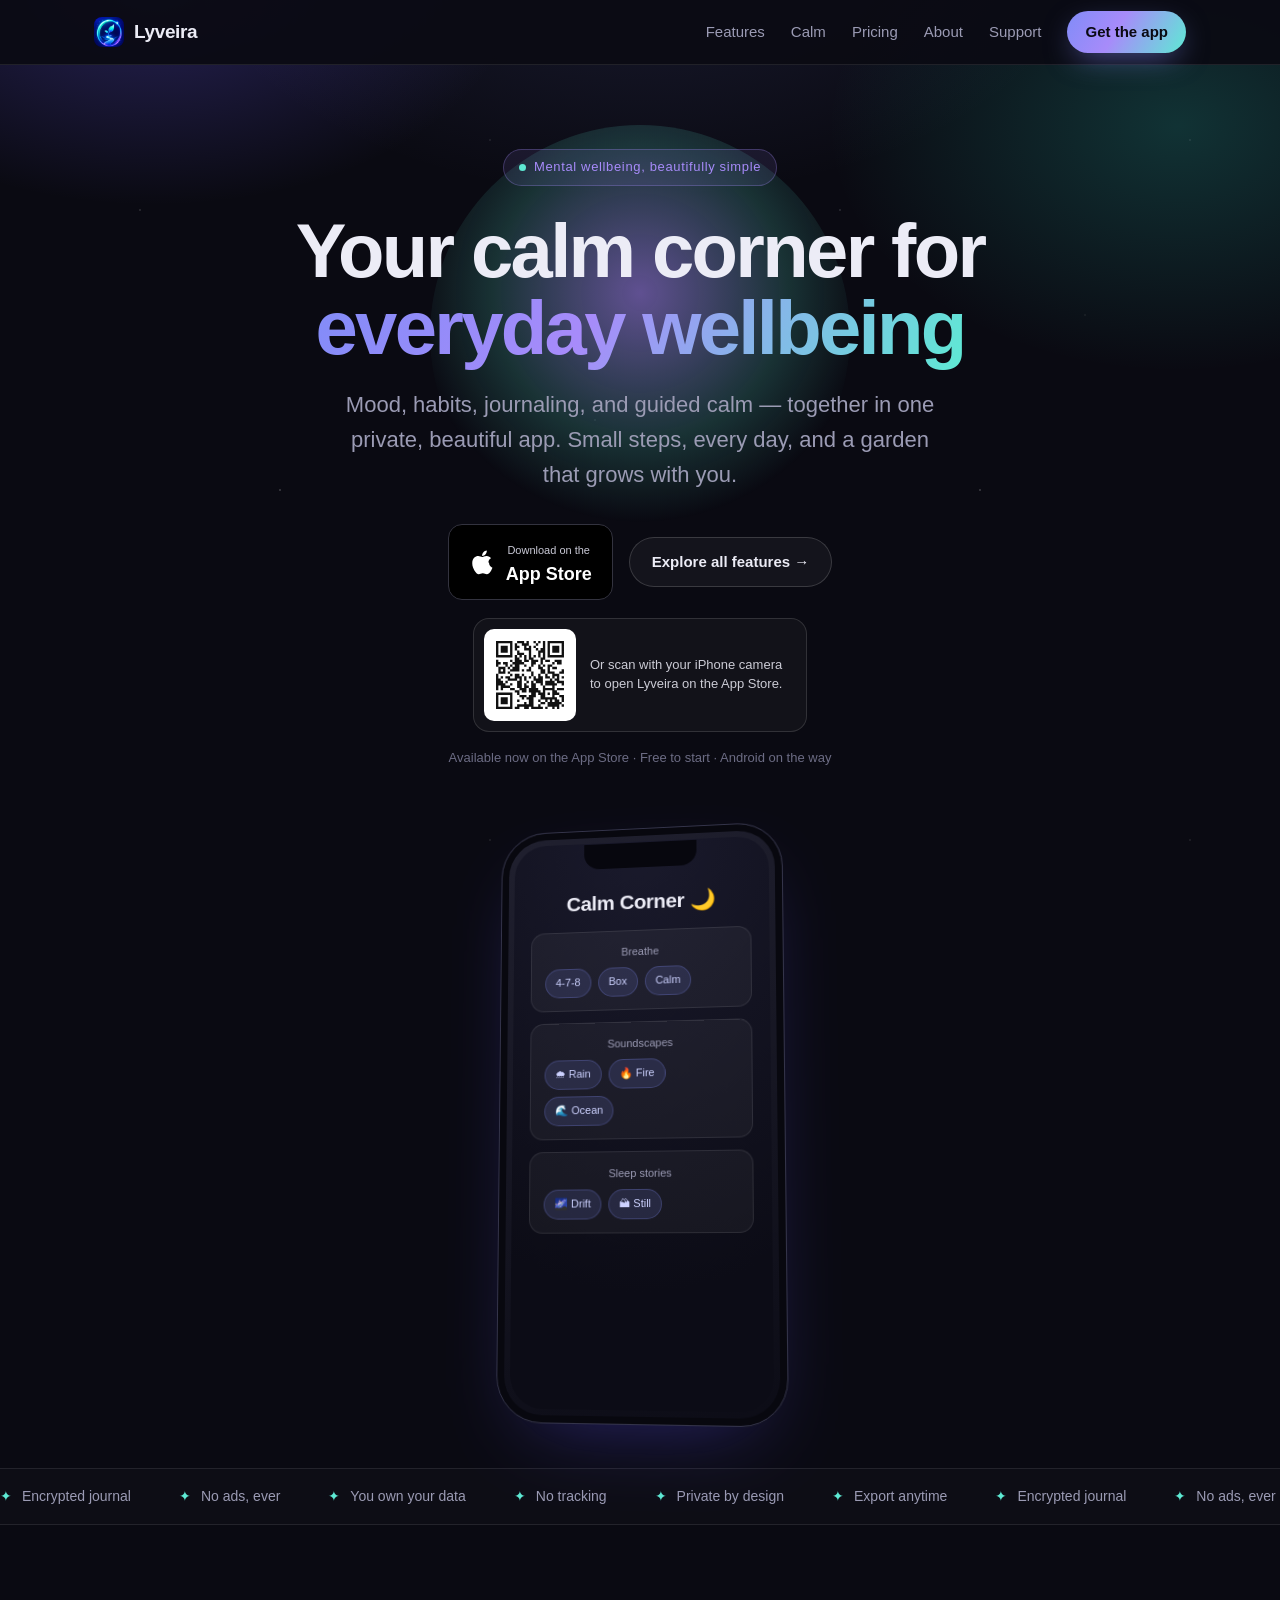
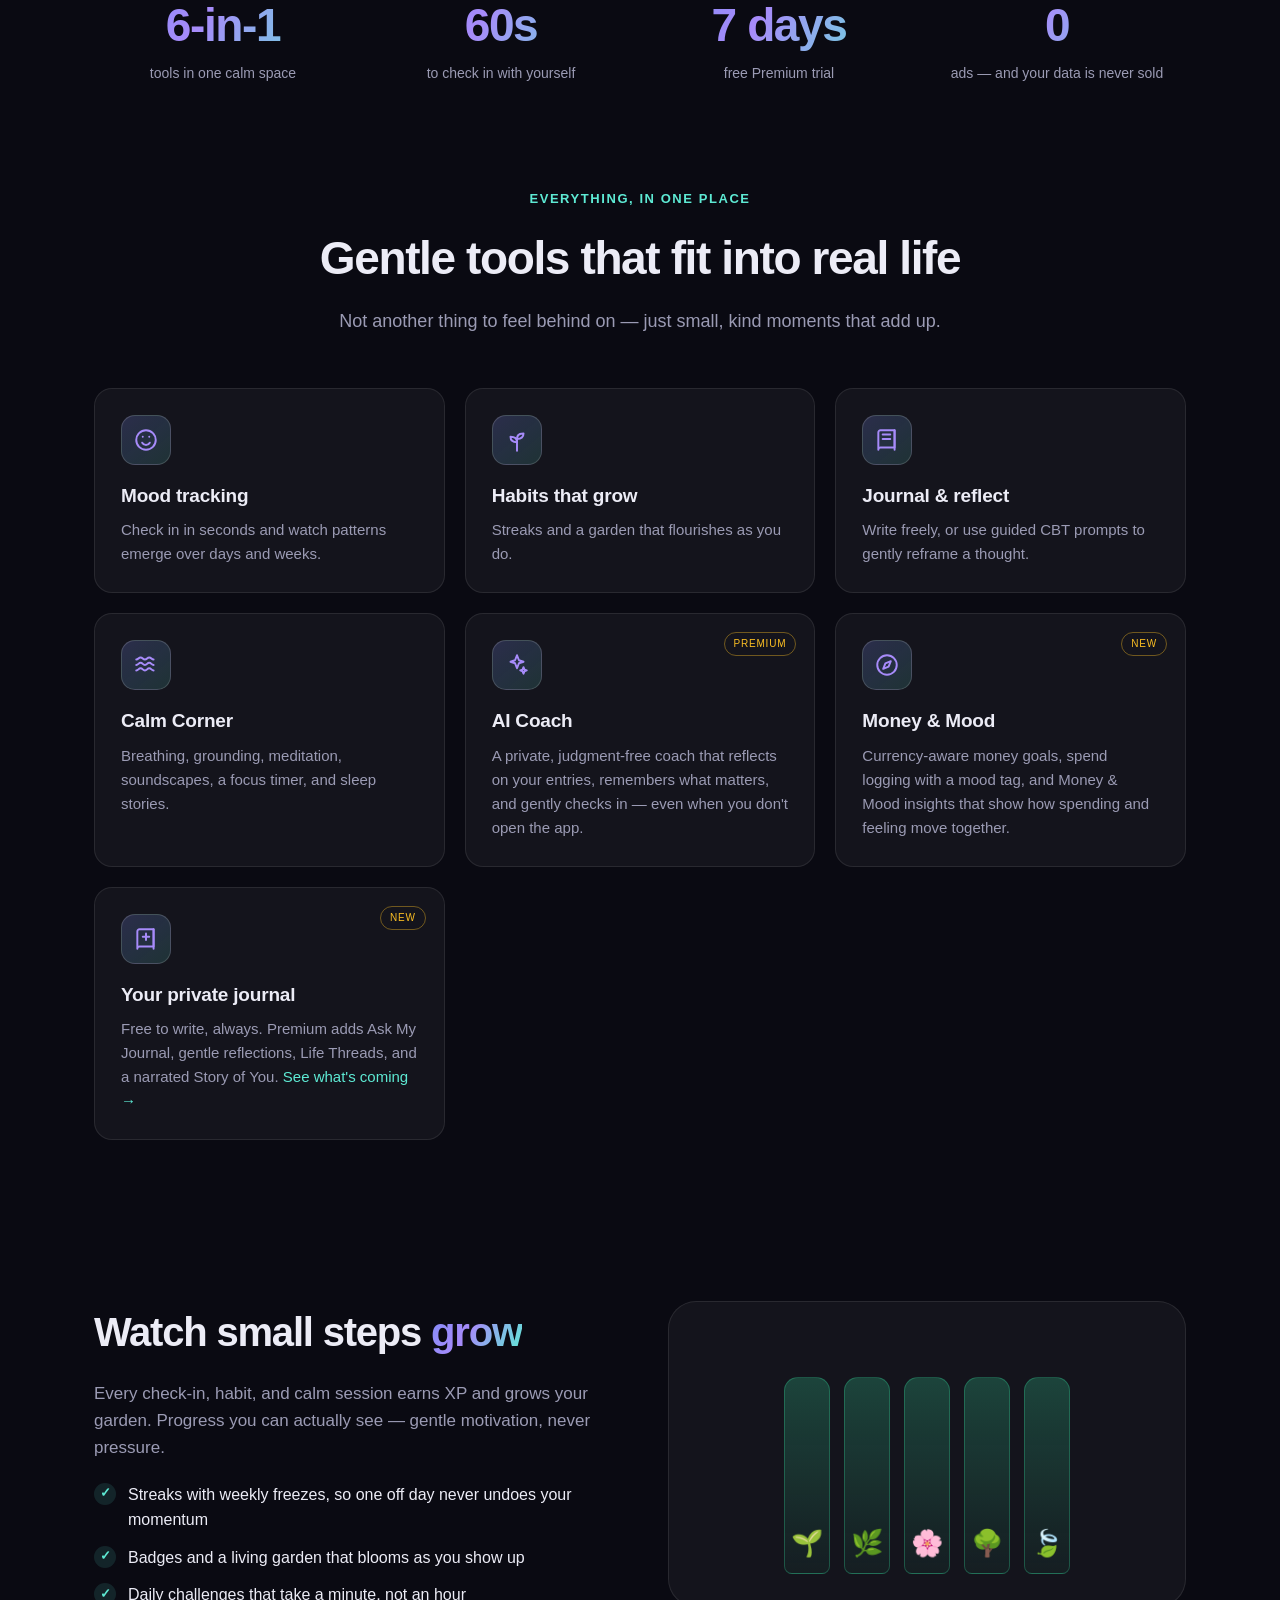
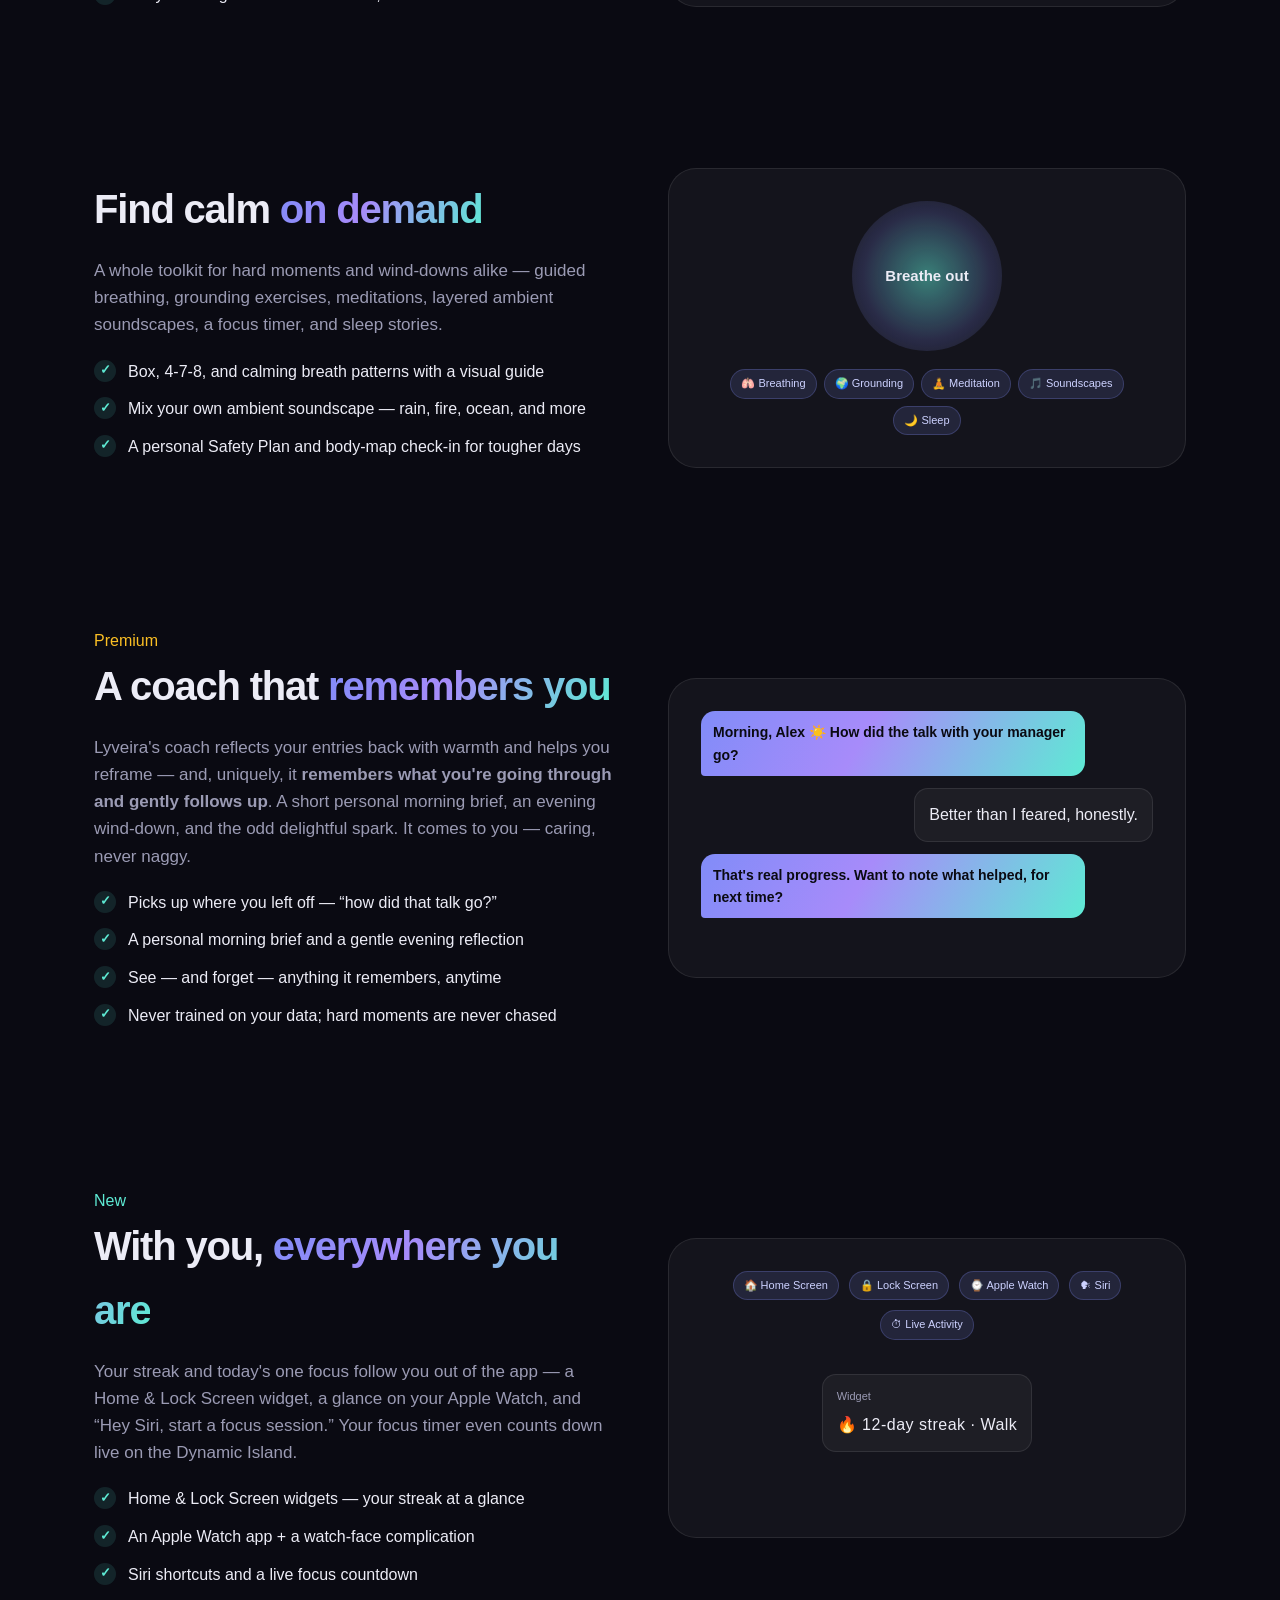
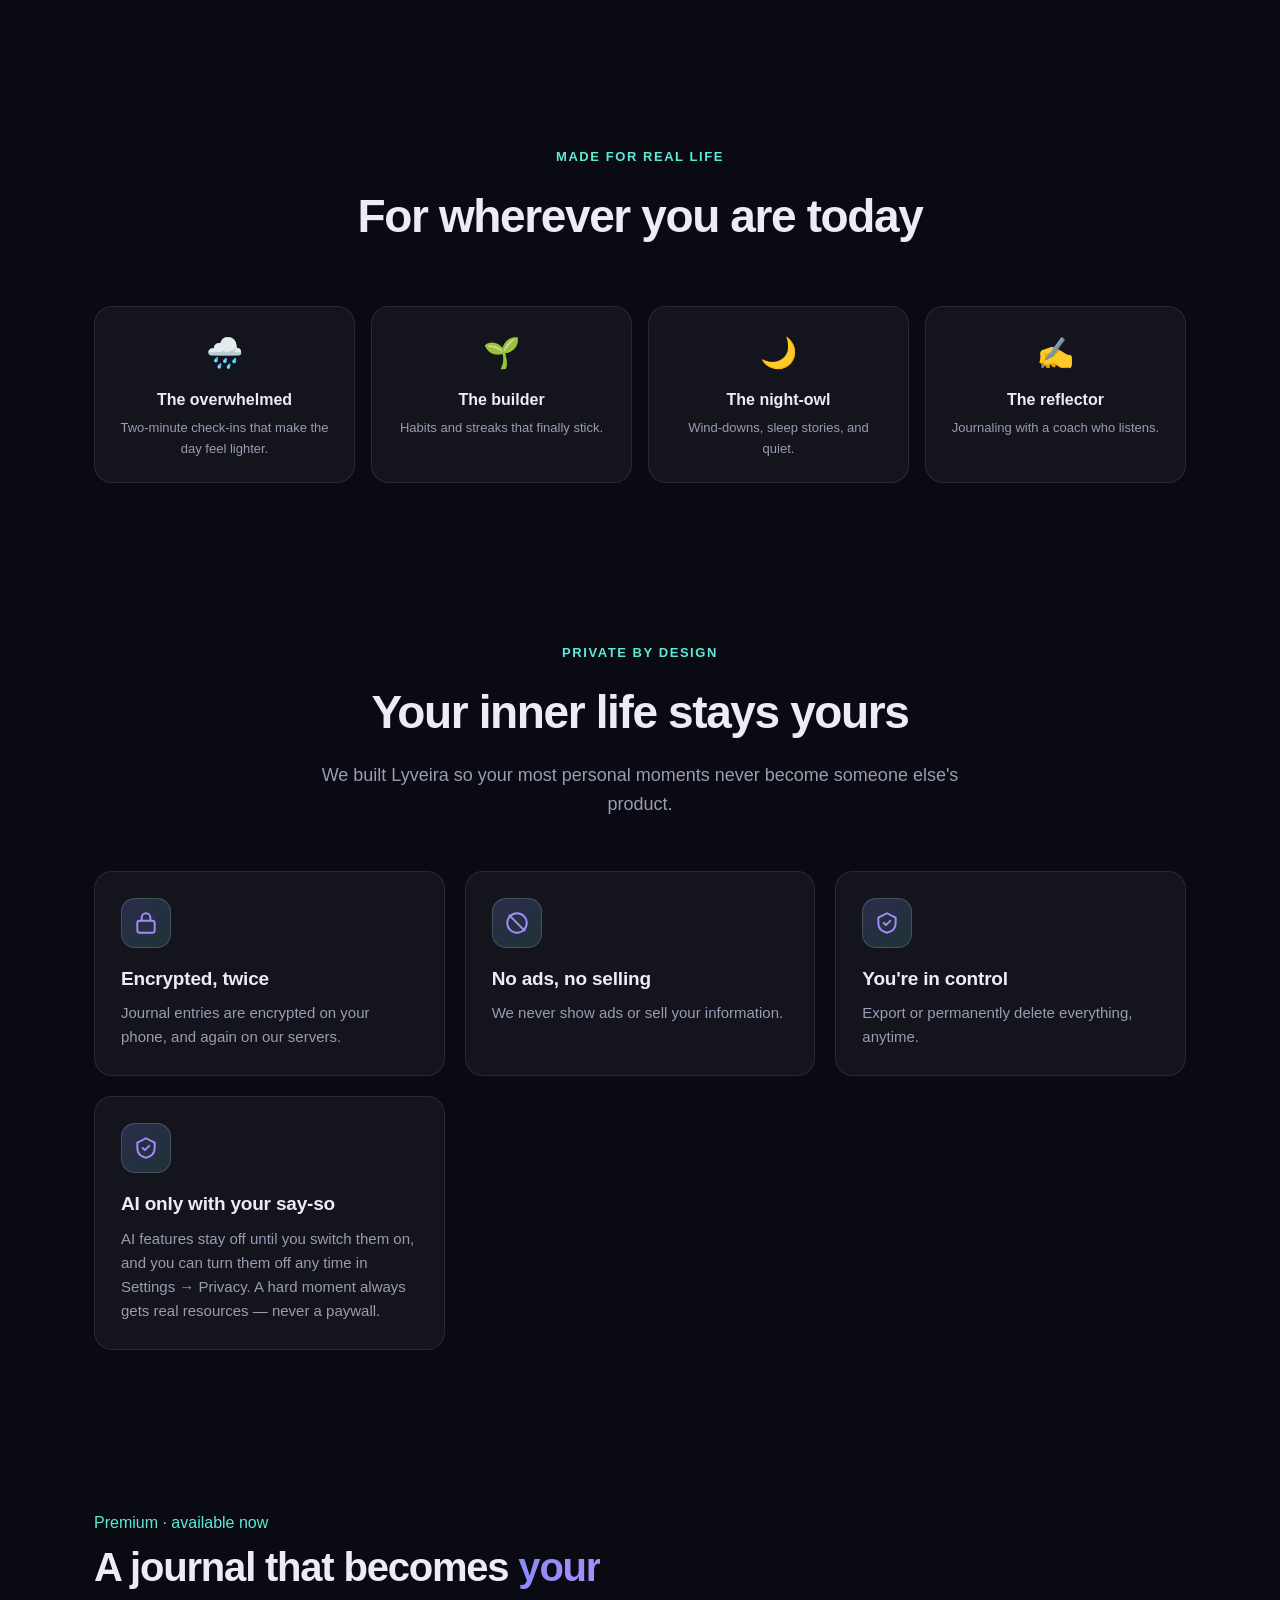
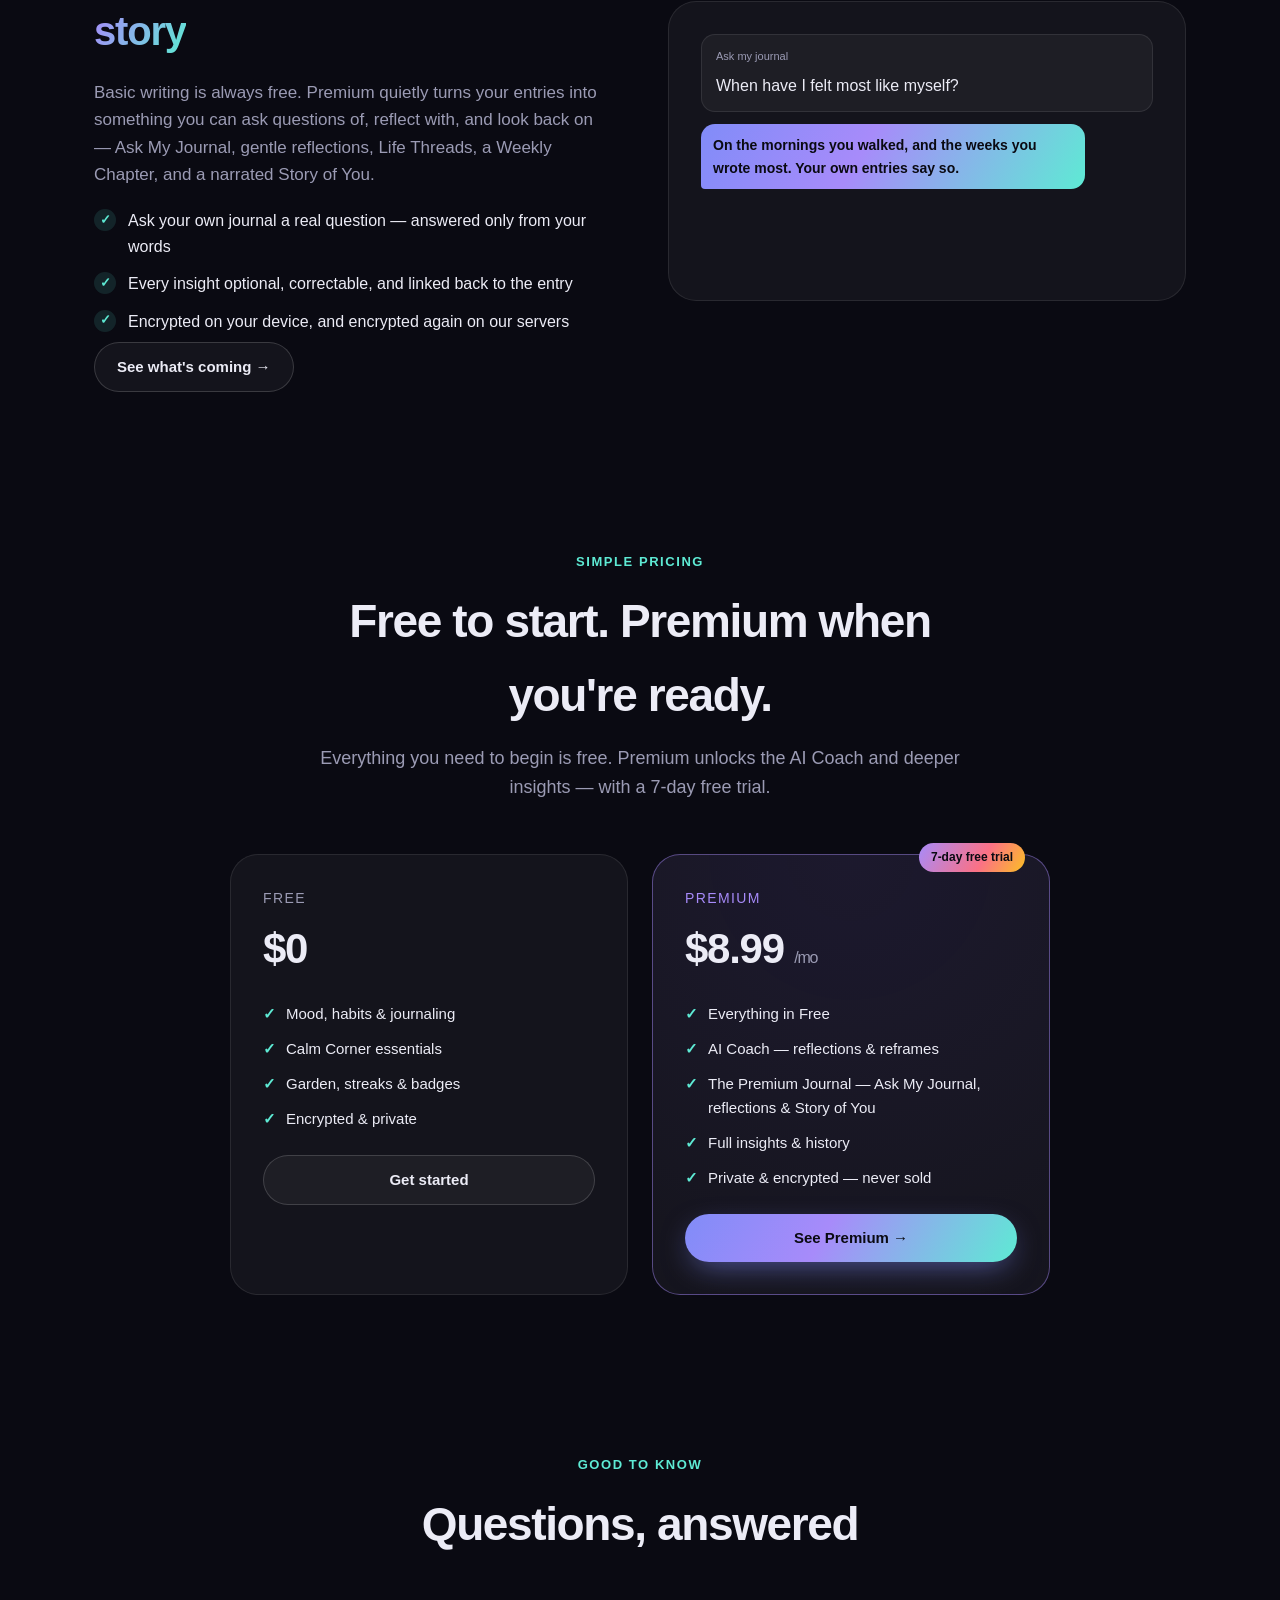
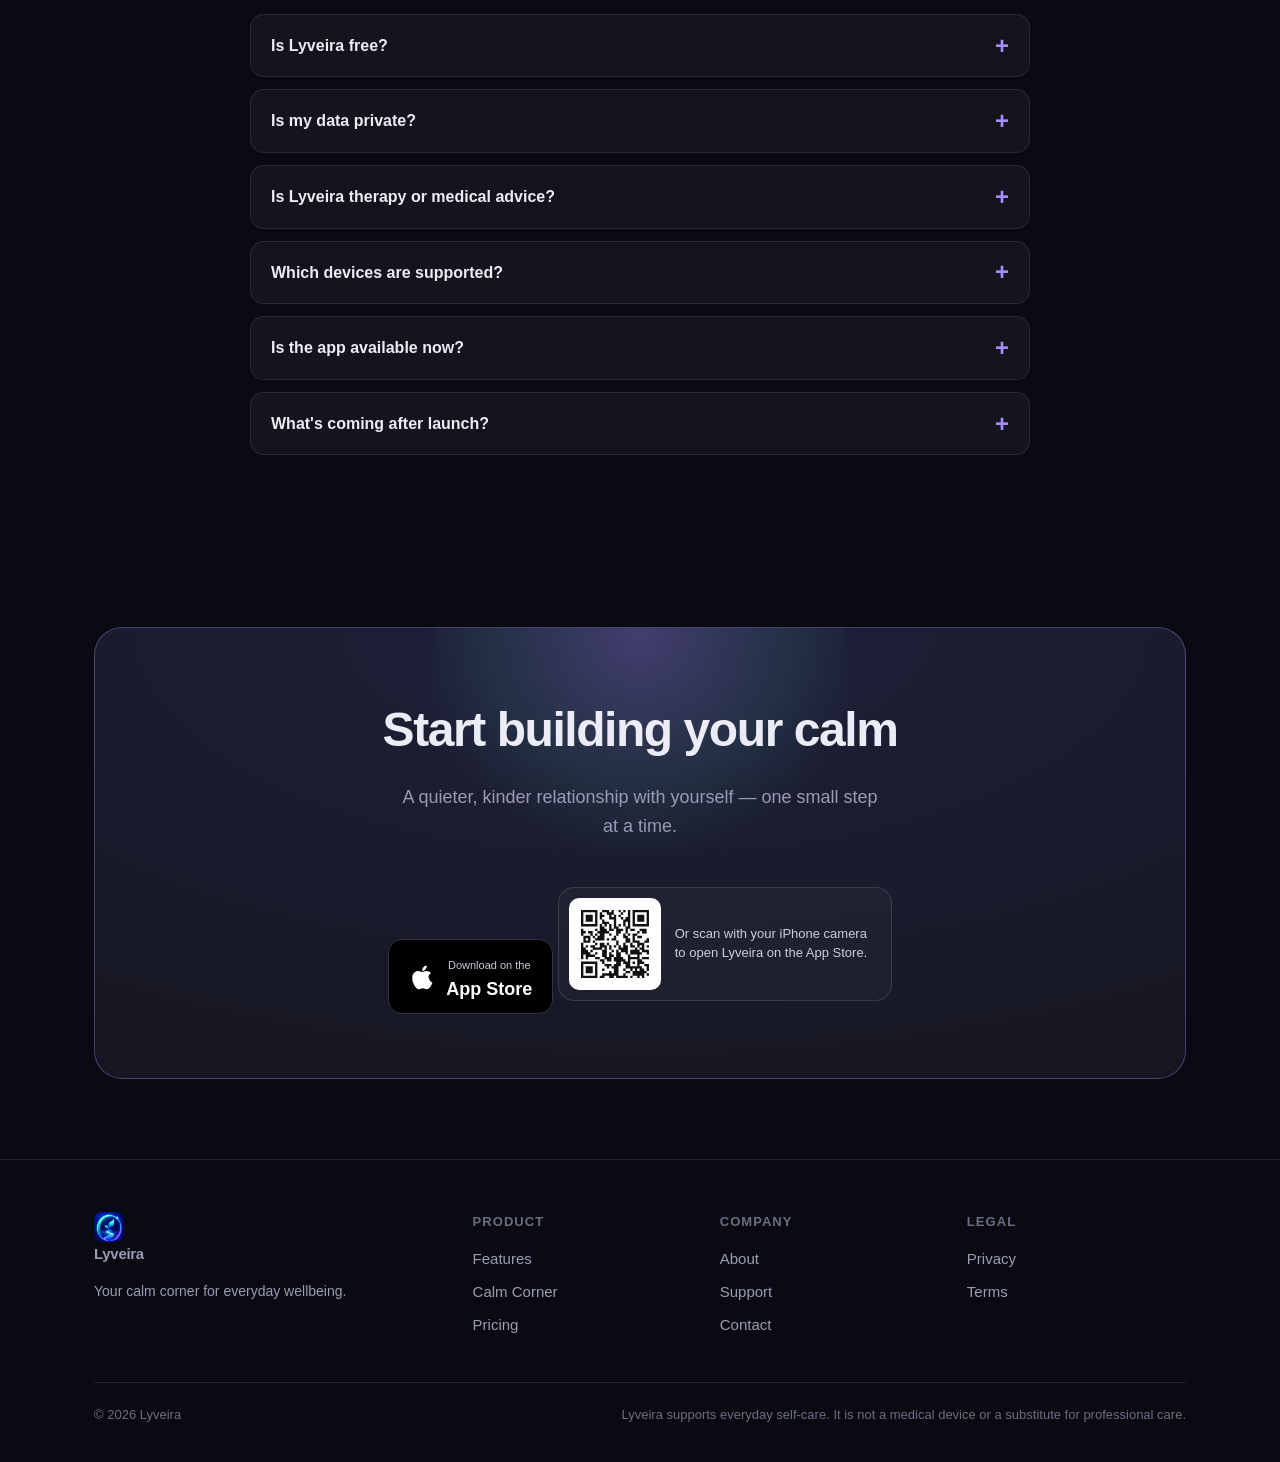
==== commit 89ab6475: "privacy: the policy said we do not collect health data, and we do The published policy stated verbat" ====
--- a/index.html
+++ b/index.html
@@ -123,7 +123,7 @@
       <div class="stat reveal"><div class="n grad-text">6-in-1</div><div class="l">tools in one calm space</div></div>
       <div class="stat reveal d1"><div class="n grad-text">60s</div><div class="l">to check in with yourself</div></div>
       <div class="stat reveal d2"><div class="n grad-text">7 days</div><div class="l">free Premium trial</div></div>
-      <div class="stat reveal d3"><div class="n grad-text">100%</div><div class="l">private — encrypted on device</div></div>
+      <div class="stat reveal d3"><div class="n grad-text">0</div><div class="l">ads — and your data is never sold</div></div>
     </div>
   </div>
 </section>
@@ -293,7 +293,7 @@
       <p>We built Lyveira so your most personal moments never become someone else's product.</p>
     </div>
     <div class="features reveal">
-      <div class="feature"><div class="icon"><svg viewBox="0 0 24 24" stroke-width="1.8" stroke-linecap="round" stroke-linejoin="round"><rect x="4" y="10" width="16" height="11" rx="2"/><path d="M8 10V7a4 4 0 0 1 8 0v3"/></svg></div><h3>Encrypted on device</h3><p>Journal entries are encrypted right on your phone.</p></div>
+      <div class="feature"><div class="icon"><svg viewBox="0 0 24 24" stroke-width="1.8" stroke-linecap="round" stroke-linejoin="round"><rect x="4" y="10" width="16" height="11" rx="2"/><path d="M8 10V7a4 4 0 0 1 8 0v3"/></svg></div><h3>Encrypted, twice</h3><p>Journal entries are encrypted on your phone, and again on our servers.</p></div>
       <div class="feature"><div class="icon"><svg viewBox="0 0 24 24" stroke-width="1.8" stroke-linecap="round" stroke-linejoin="round"><circle cx="12" cy="12" r="9"/><path d="M5 5l14 14"/></svg></div><h3>No ads, no selling</h3><p>We never show ads or sell your information.</p></div>
       <div class="feature"><div class="icon"><svg viewBox="0 0 24 24" stroke-width="1.8" stroke-linecap="round" stroke-linejoin="round"><path d="M12 3l8 4v5c0 5-3.5 8-8 9-4.5-1-8-4-8-9V7z"/><path d="M9 12l2 2 4-4"/></svg></div><h3>You're in control</h3><p>Export or permanently delete everything, anytime.</p></div>
       <div class="feature"><div class="icon"><svg viewBox="0 0 24 24" stroke-width="1.8" stroke-linecap="round" stroke-linejoin="round"><path d="M12 3l8 4v5c0 5-3.5 8-8 9-4.5-1-8-4-8-9V7z"/><path d="M9 12l2 2 4-4"/></svg></div><h3>AI only with your say-so</h3><p>AI features stay off until you switch them on, and you can turn them off any time in Settings → Privacy. A hard moment always gets real resources — never a paywall.</p></div>
@@ -365,7 +365,7 @@
     <div class="head reveal"><div class="kicker">Good to know</div><h2>Questions, answered</h2></div>
     <div class="faq reveal">
       <details><summary>Is Lyveira free?</summary><p>Yes — the core app is free. Lyveira Premium is optional and adds the AI Coach, the Premium Journal (Ask My Journal, reflections, Life Threads, Story of You), and full insights and history, with a 7-day free trial.</p></details>
-      <details><summary>Is my data private?</summary><p>Your journal is encrypted on your device. We never sell your data or show ads, and you can export or permanently delete everything at any time. See our <a href="privacy/">Privacy Policy</a>.</p></details>
+      <details><summary>Is my data private?</summary><p>Your journal is encrypted on your device and again on our servers. We never sell your data or show ads, and you can export or permanently delete everything at any time. See our <a href="privacy/">Privacy Policy</a>.</p></details>
       <details><summary>Is Lyveira therapy or medical advice?</summary><p>No. Lyveira supports everyday self-care and reflection. It is not a medical device and is not a substitute for professional care. If you may be in crisis, please reach out to a local emergency number or crisis line.</p></details>
       <details><summary>Which devices are supported?</summary><p>iPhone first — with a Home &amp; Lock Screen widget, an Apple Watch app, and Siri shortcuts. Android is on the way. Available now on the App Store.</p></details>
       <details><summary>Is the app available now?</summary><p>Yes — Lyveira is on the App Store now. Everything free is available the moment you install — and Premium unlocks with a 7-day free trial.</p></details>
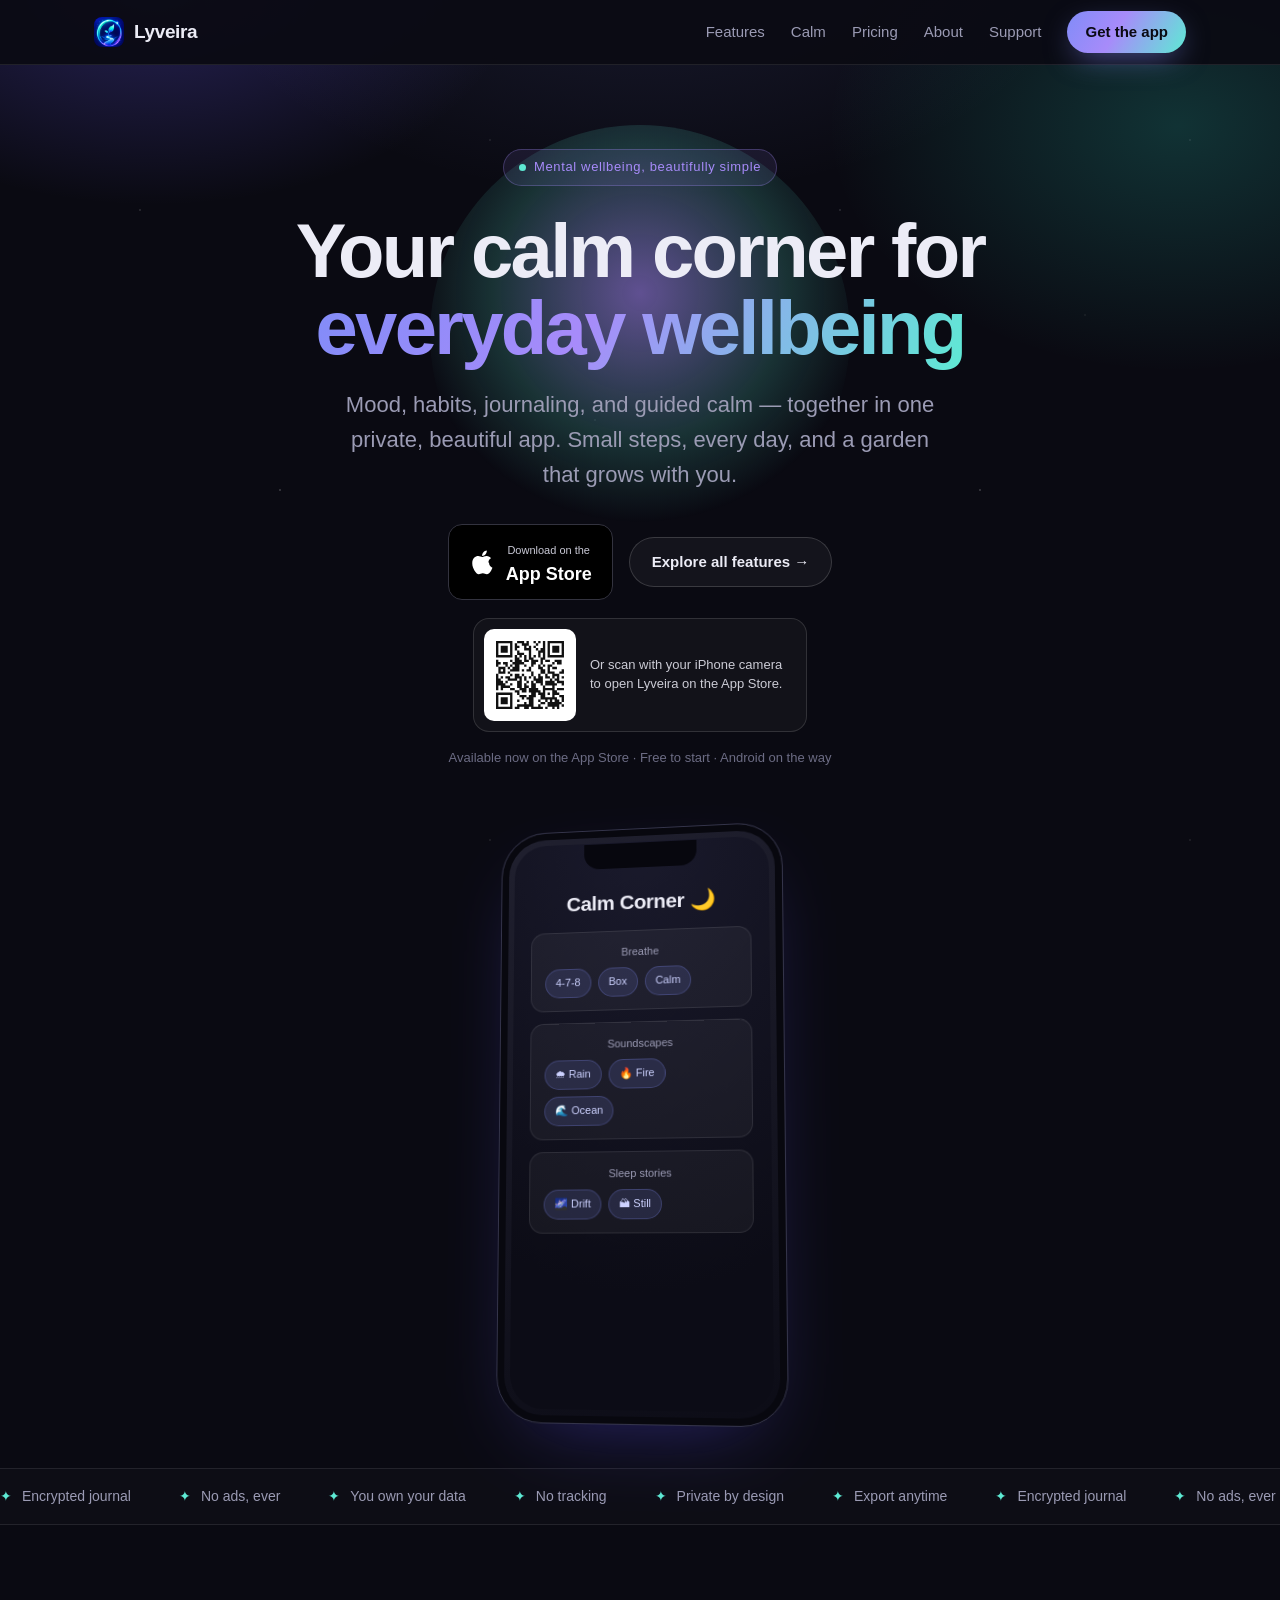
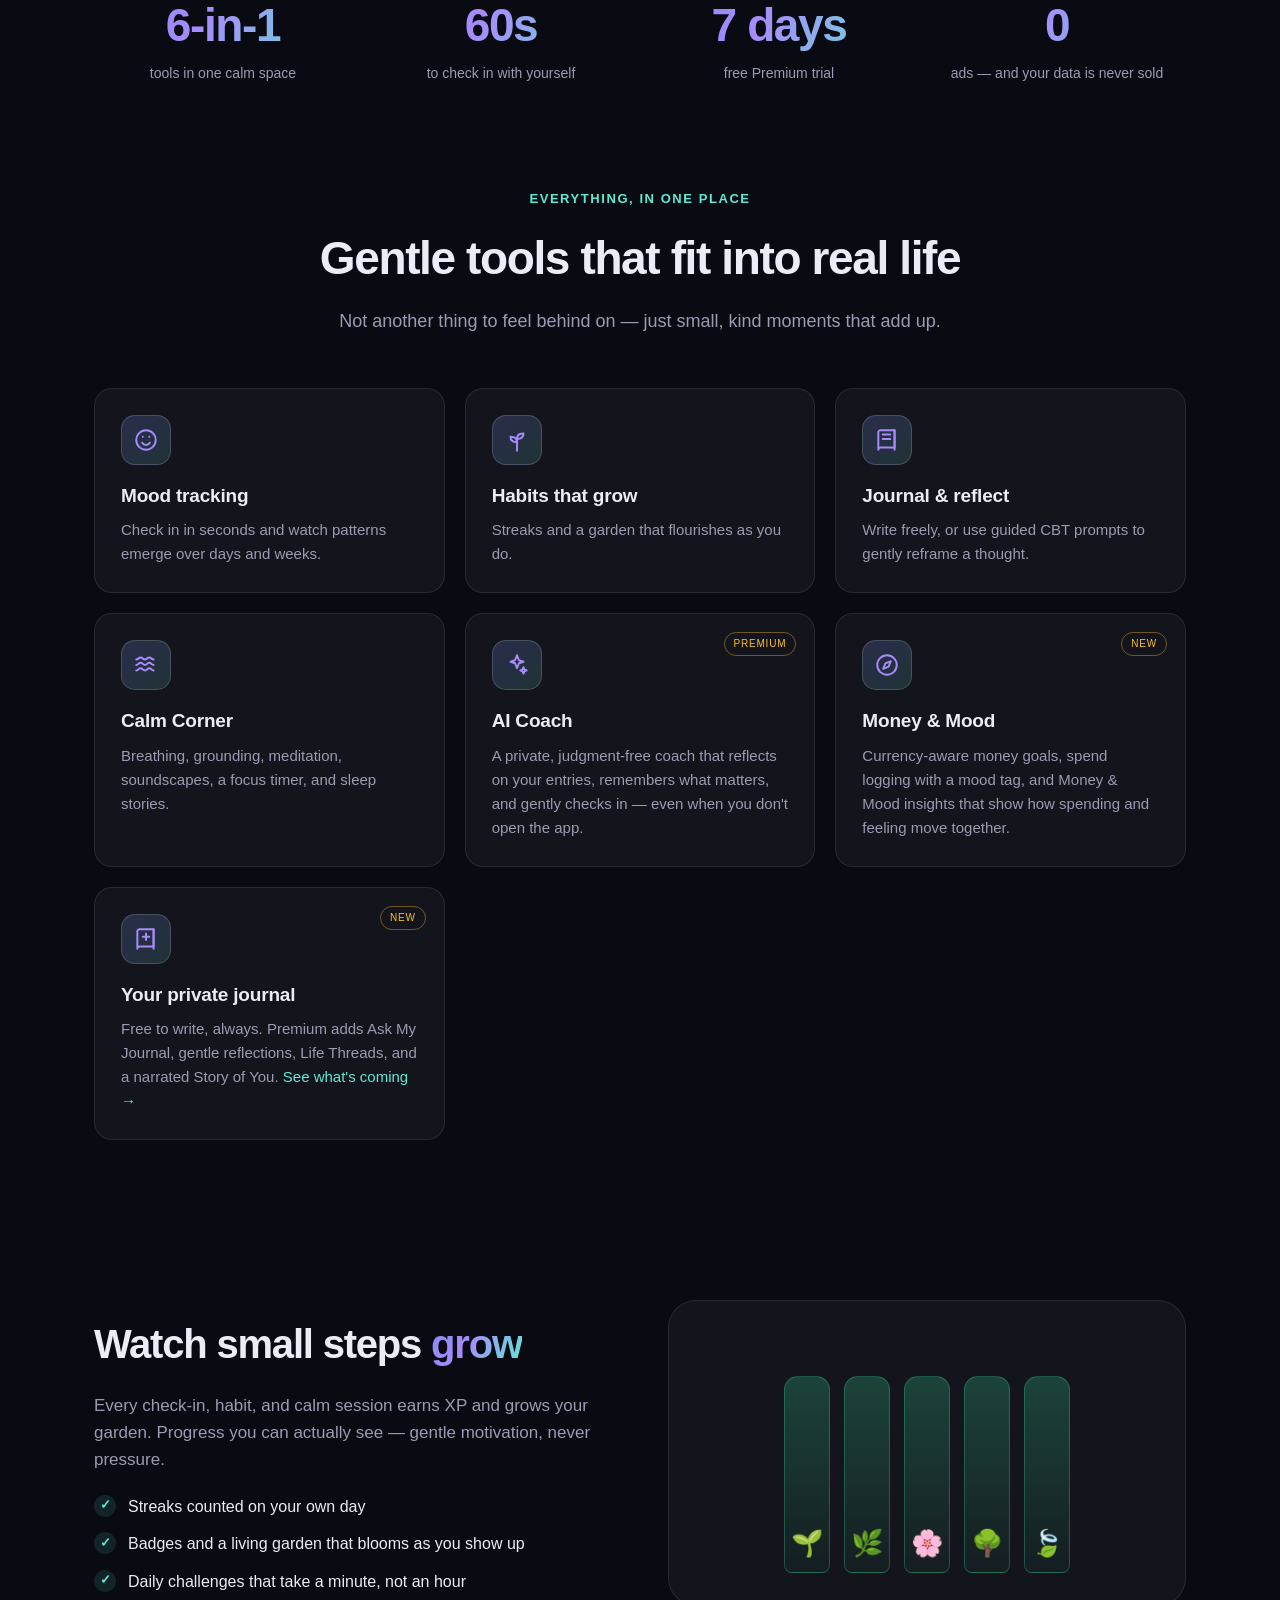
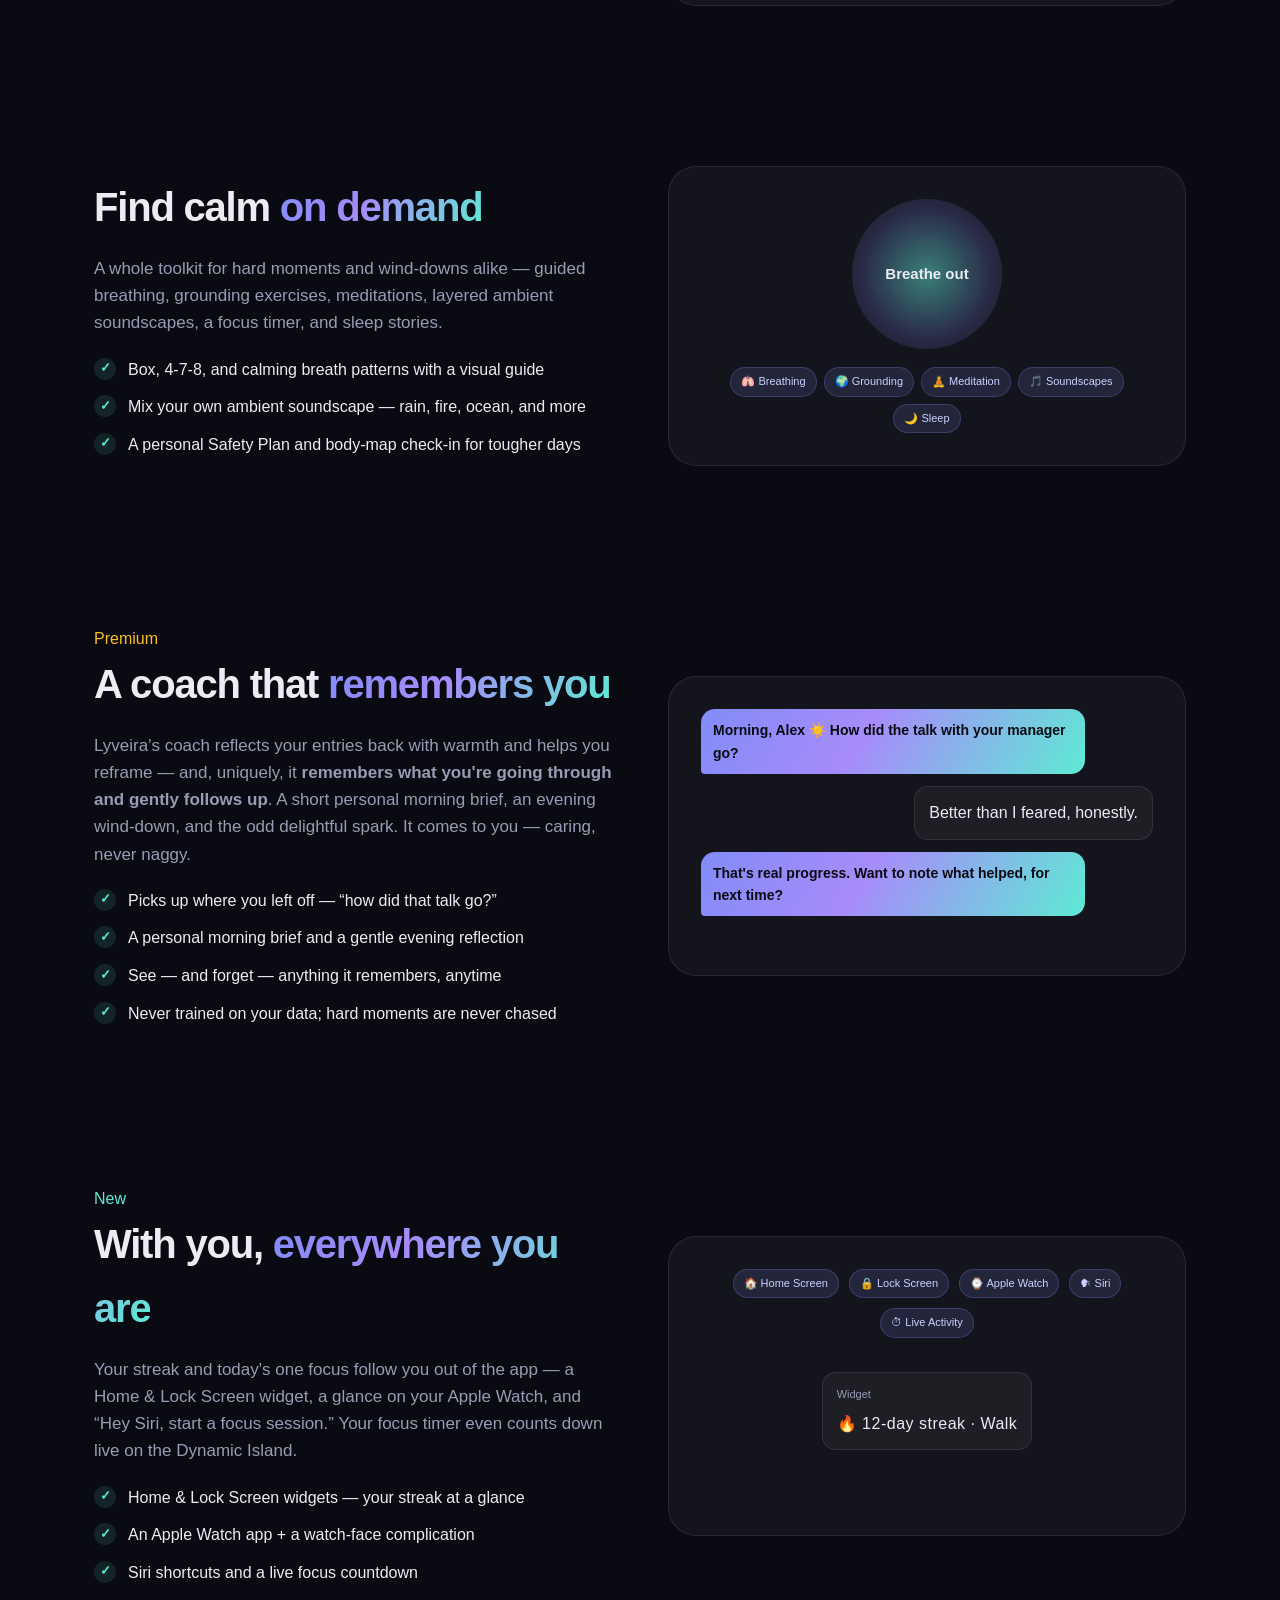
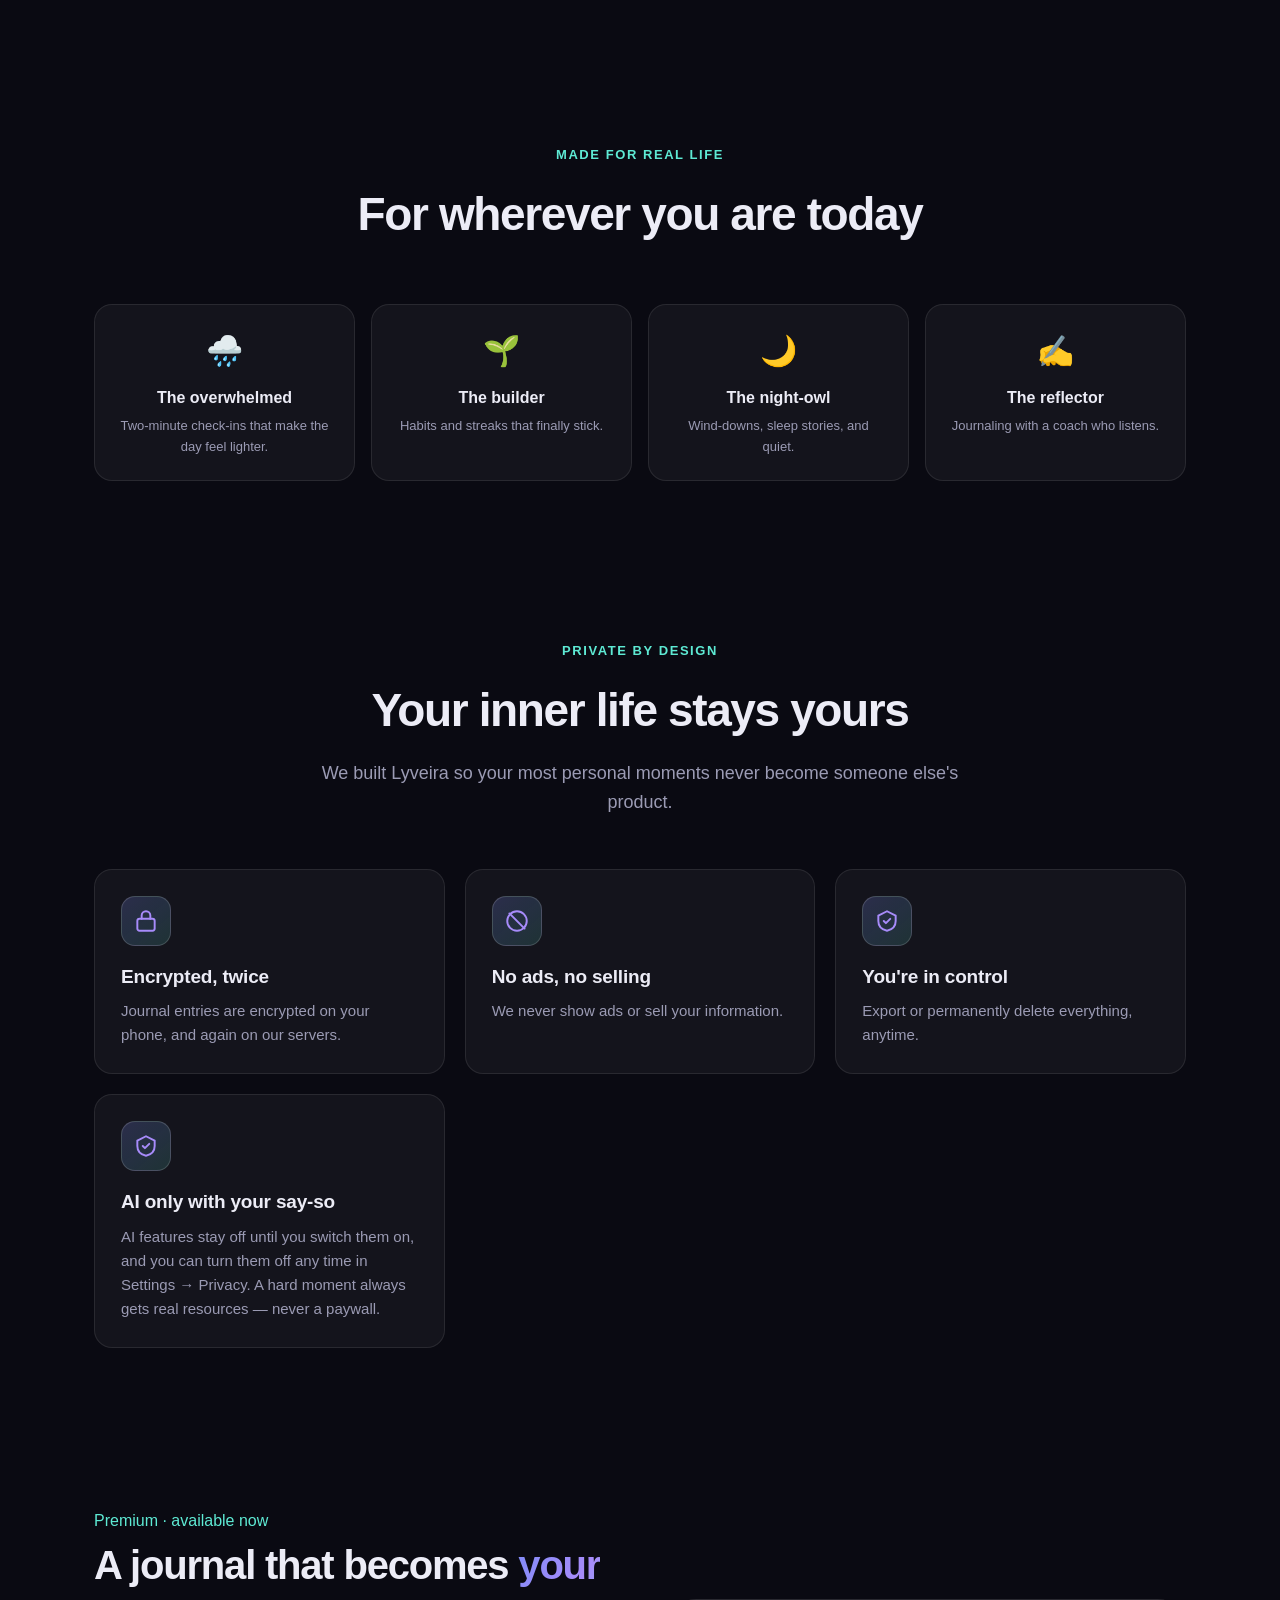
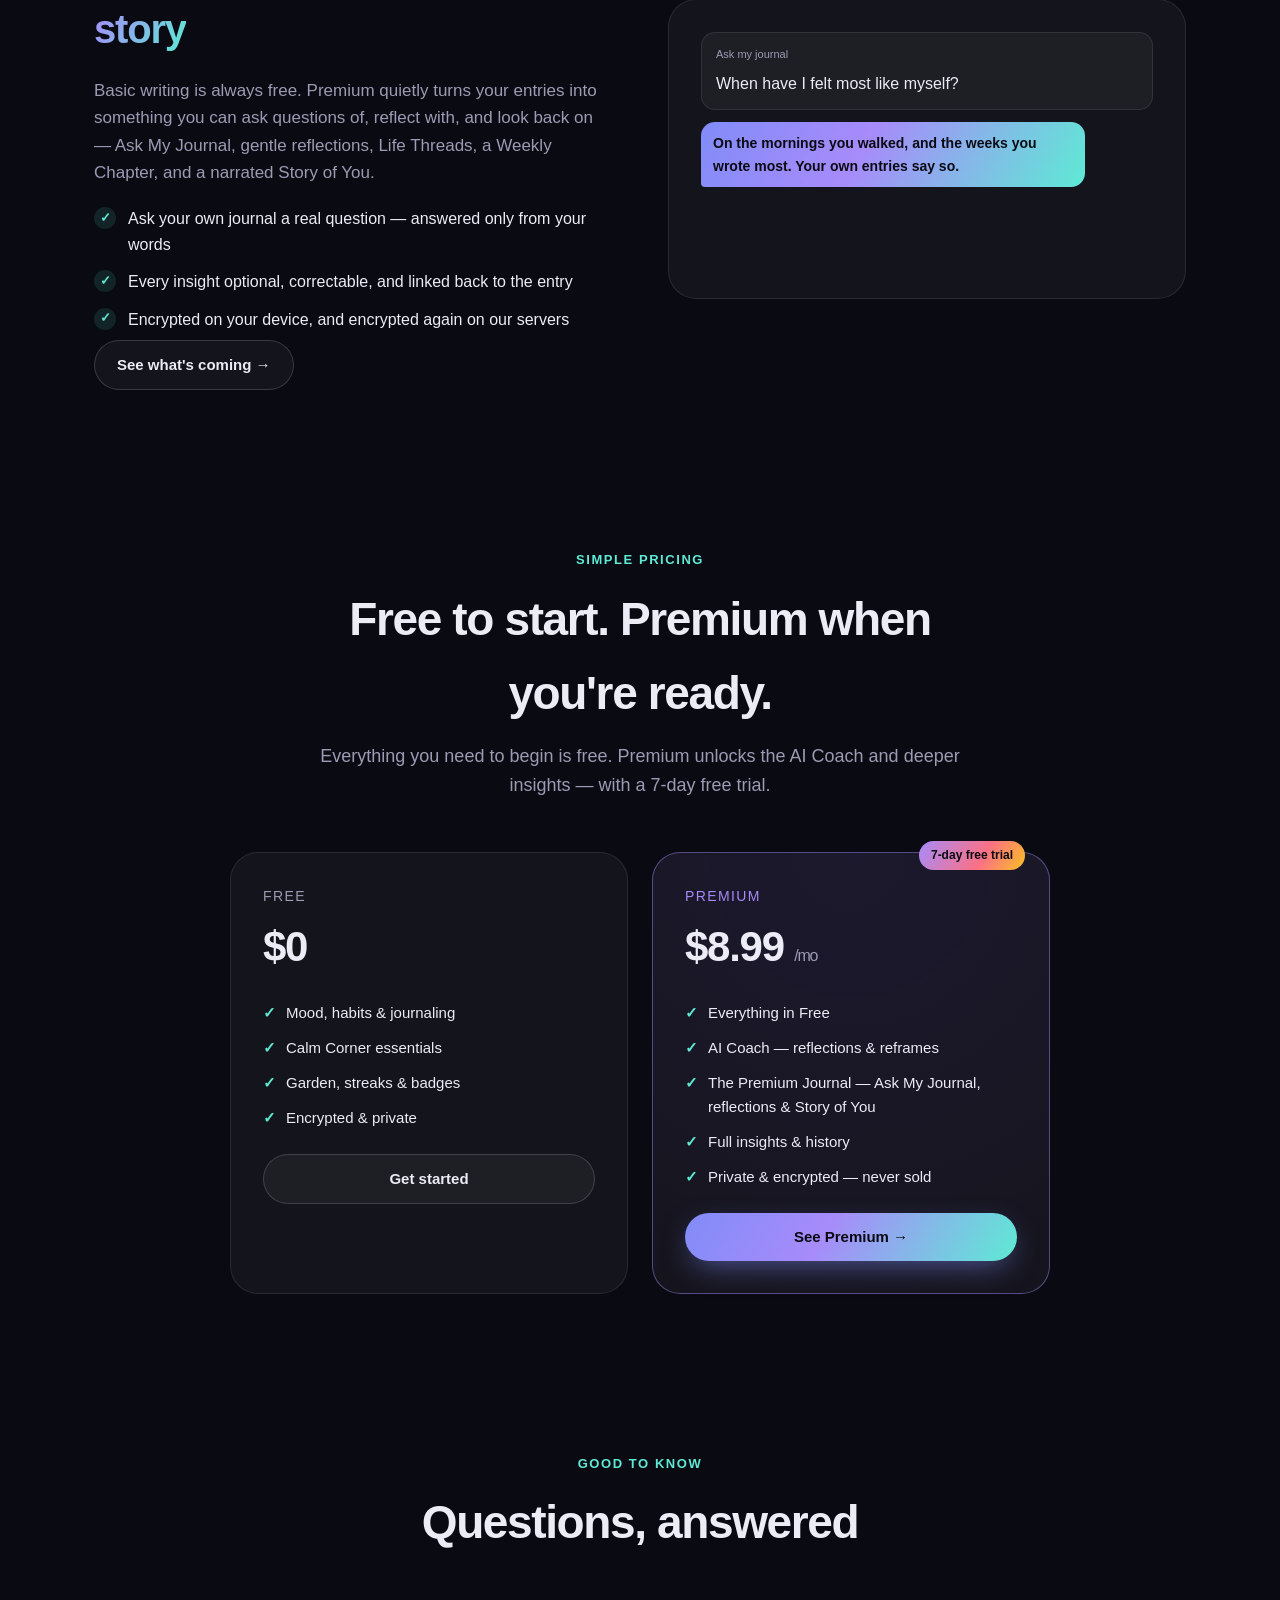
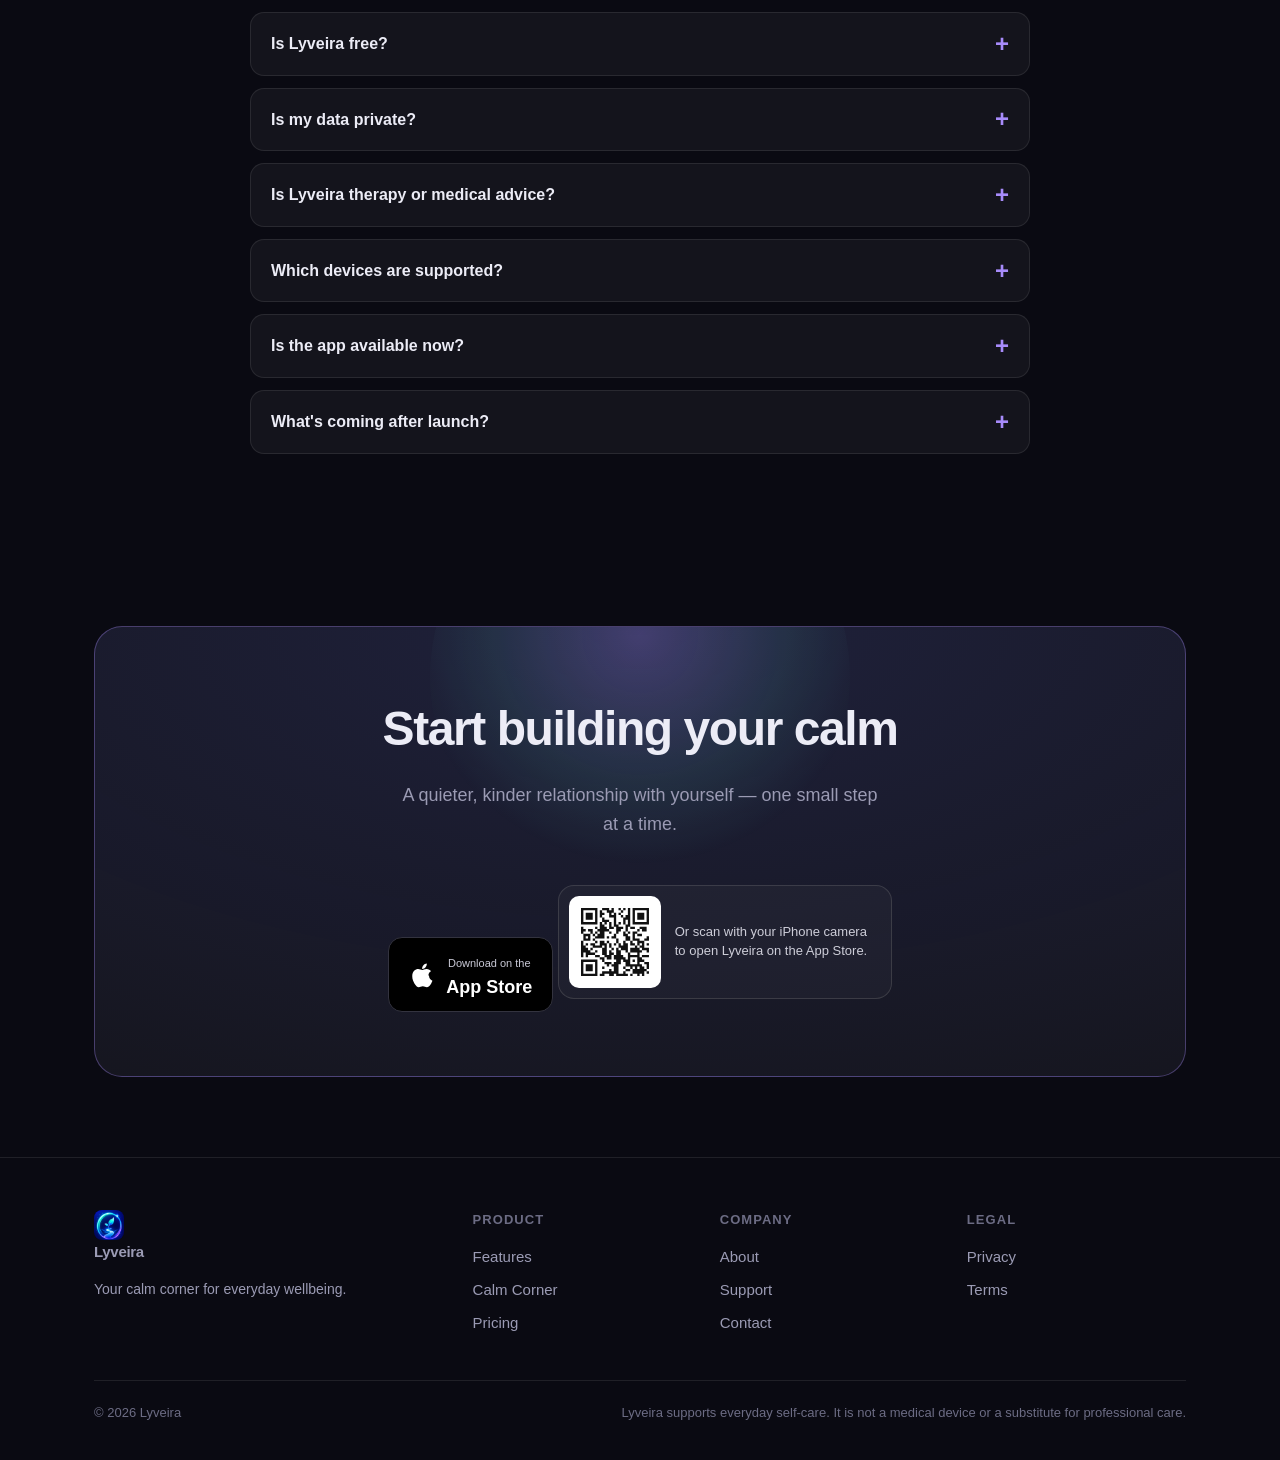
==== commit 8b0f76ab: "site: no more streak freeze promises: they left the app in June and the server never had them The ho" ====
--- a/index.html
+++ b/index.html
@@ -180,7 +180,7 @@
         <h2>Watch small steps <span class="grad-text">grow</span></h2>
         <p>Every check-in, habit, and calm session earns XP and grows your garden. Progress you can actually see — gentle motivation, never pressure.</p>
         <ul class="checklist">
-          <li>Streaks with weekly freezes, so one off day never undoes your momentum</li>
+          <li>Streaks counted on your own day</li>
           <li>Badges and a living garden that blooms as you show up</li>
           <li>Daily challenges that take a minute, not an hour</li>
         </ul>
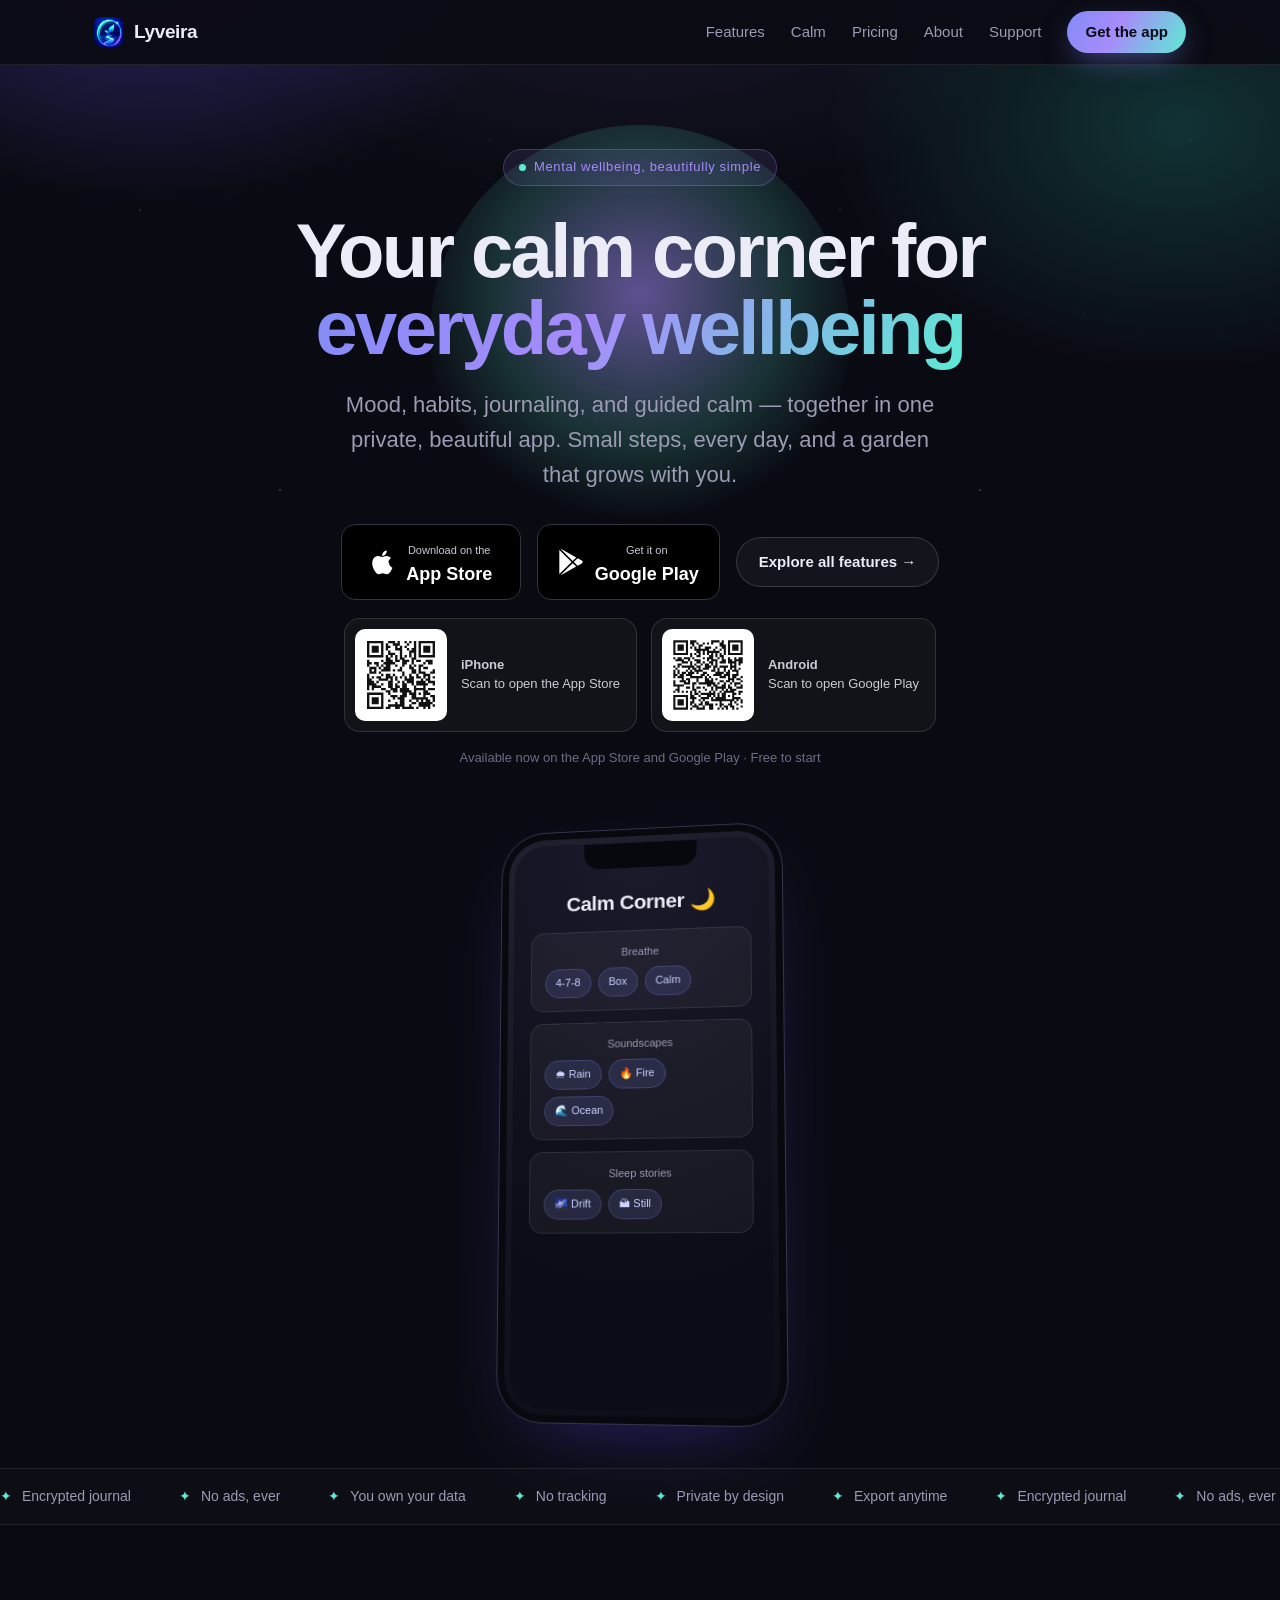
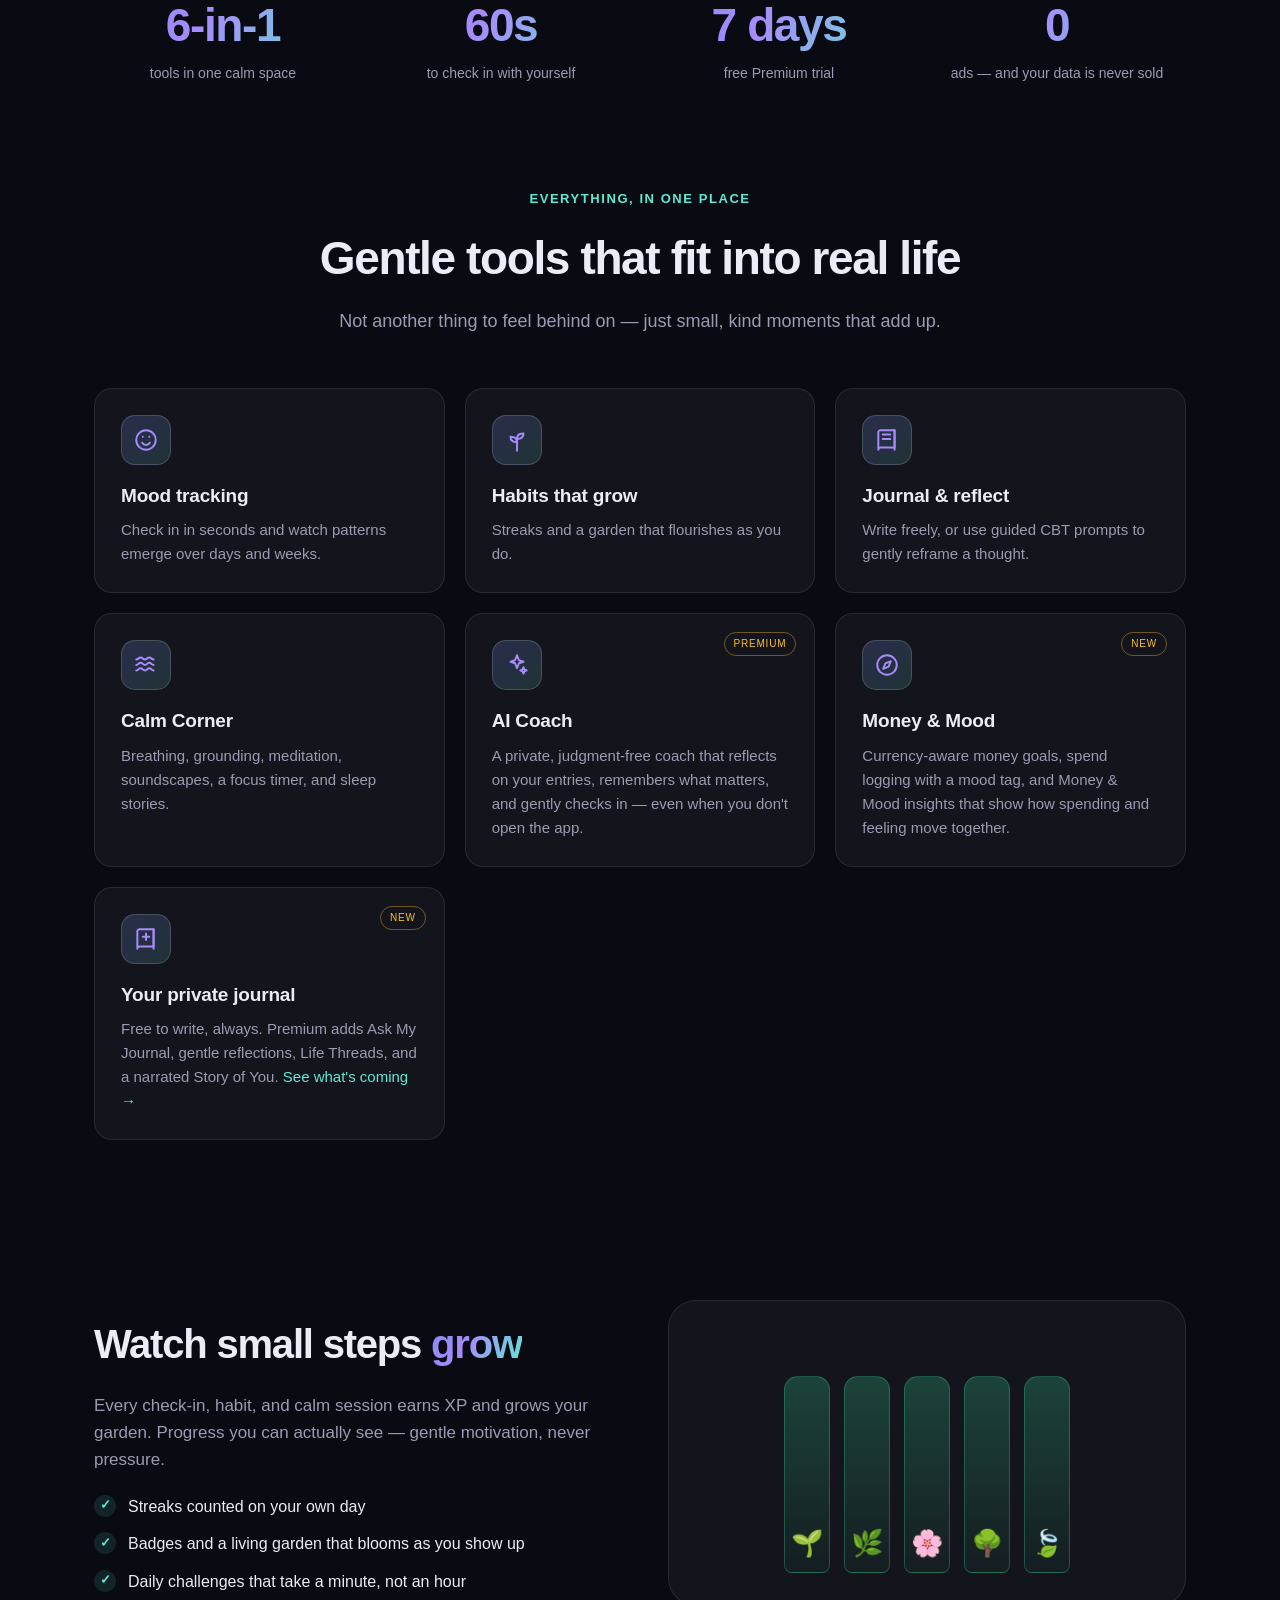
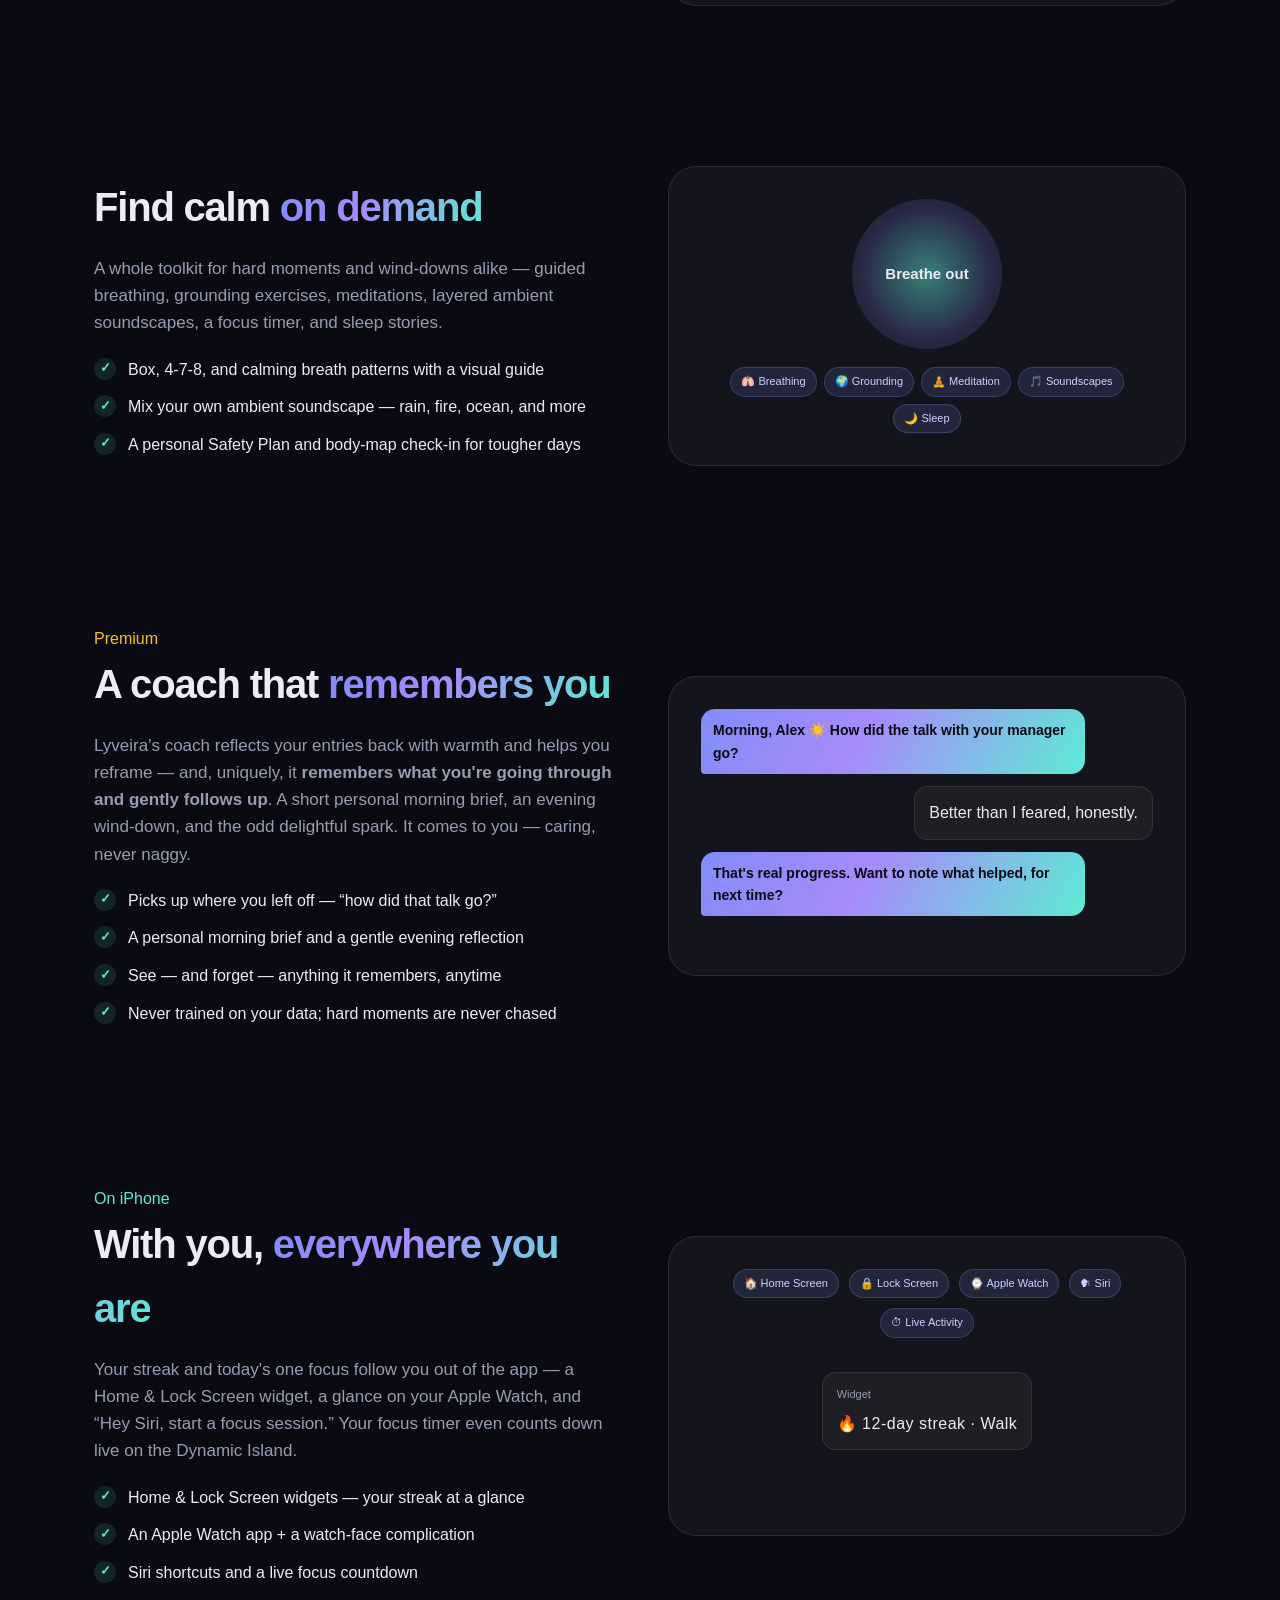
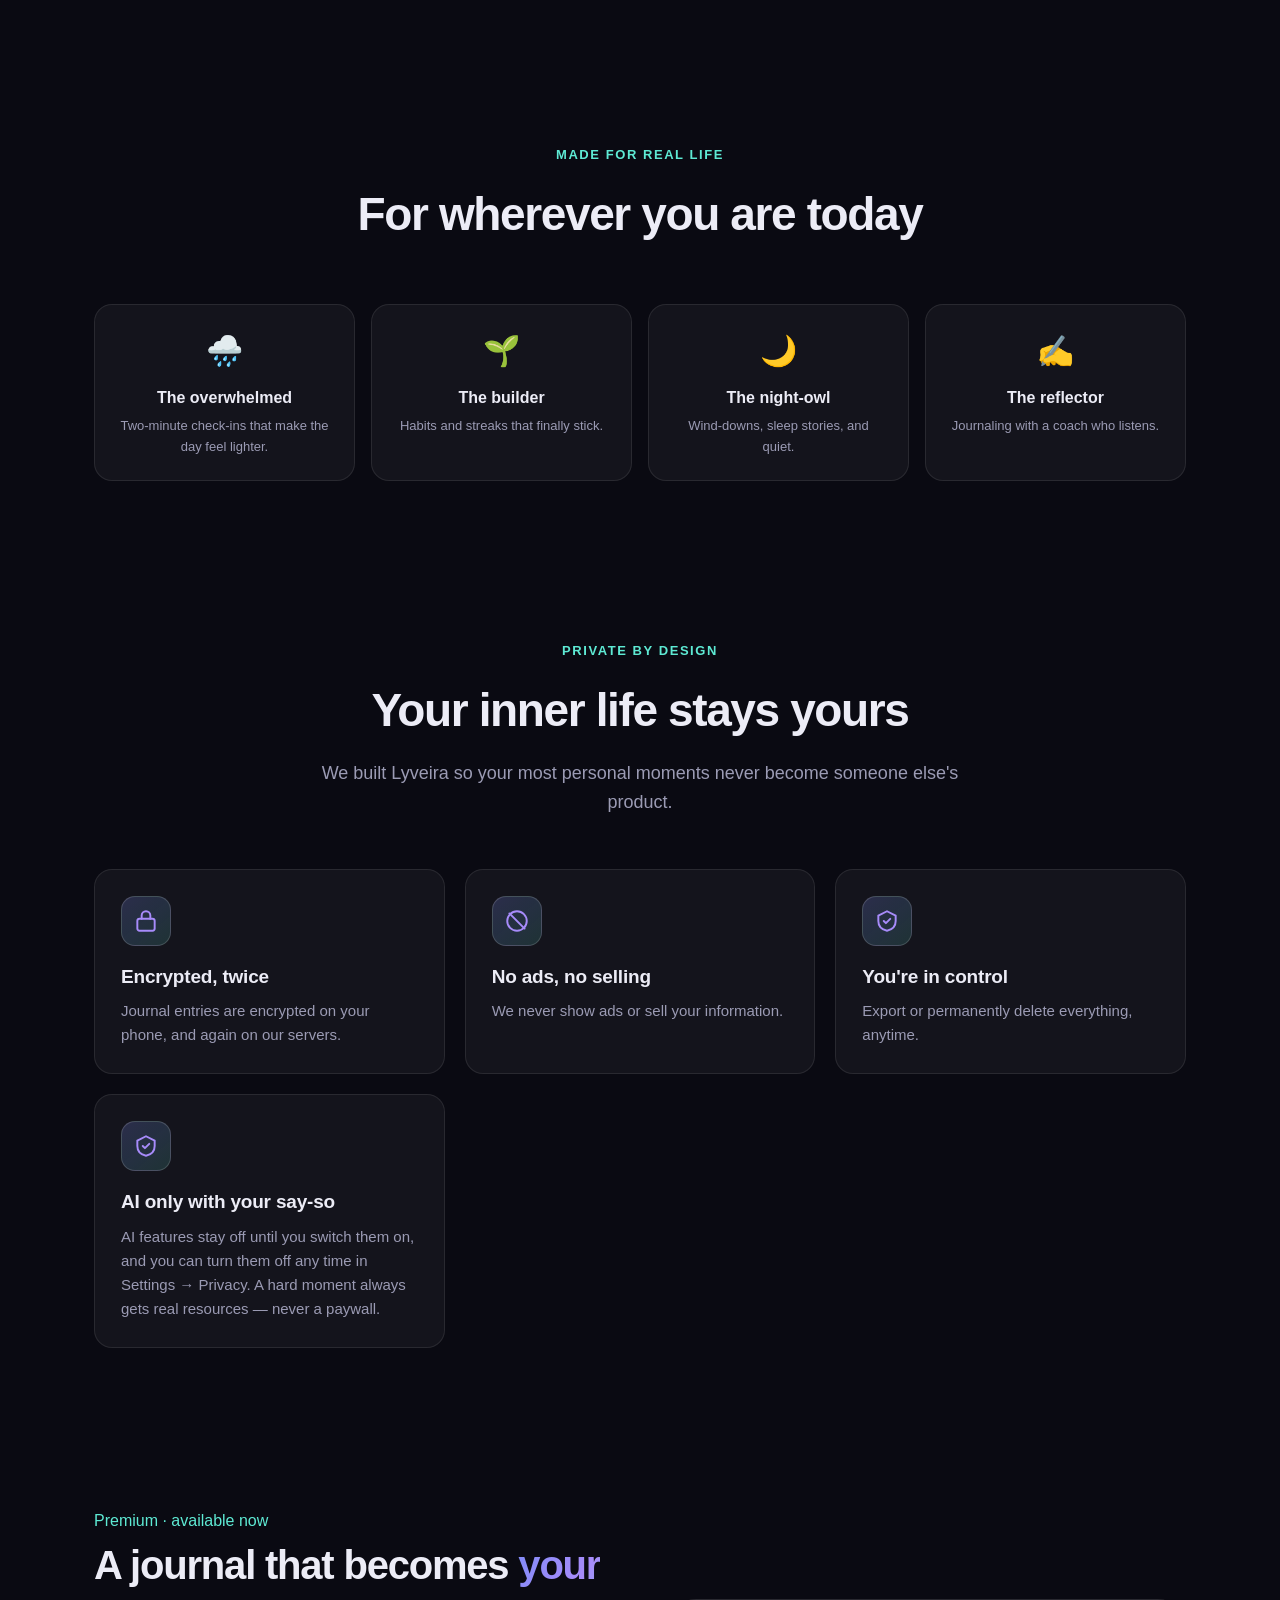
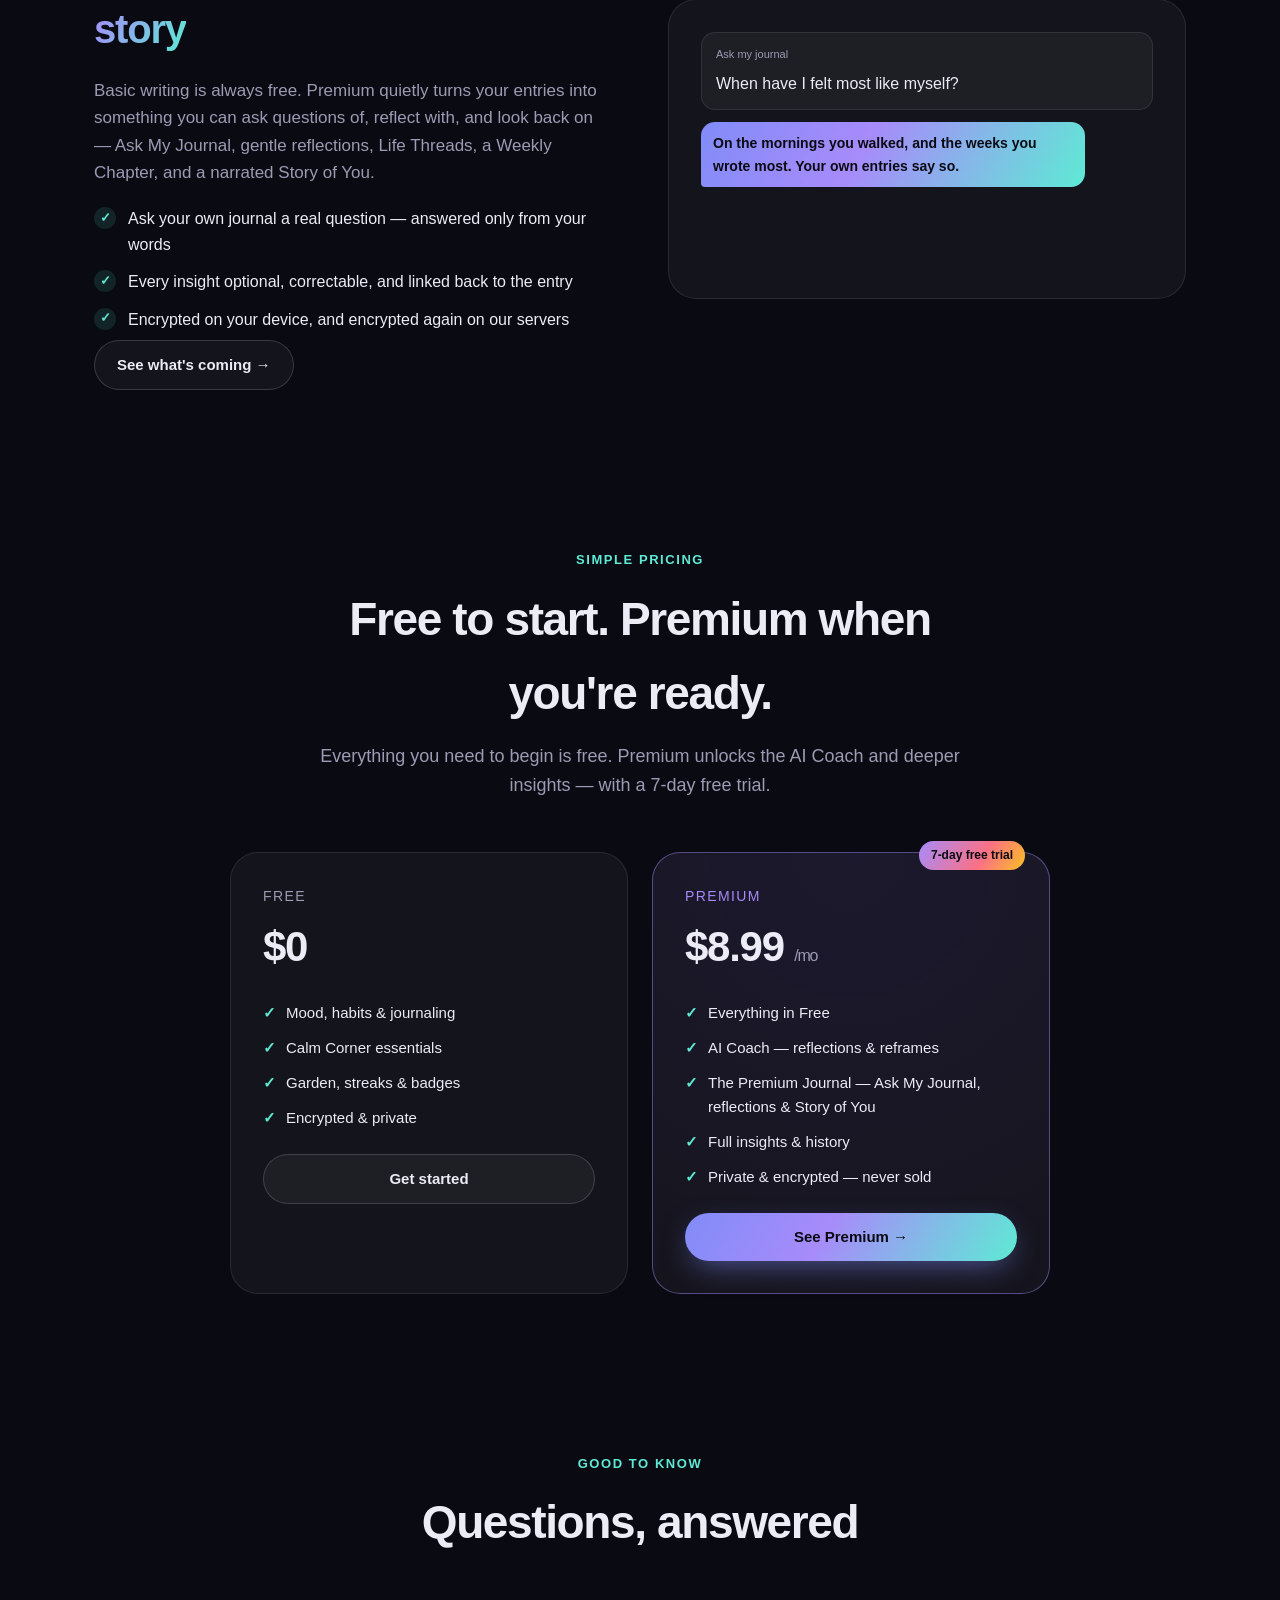
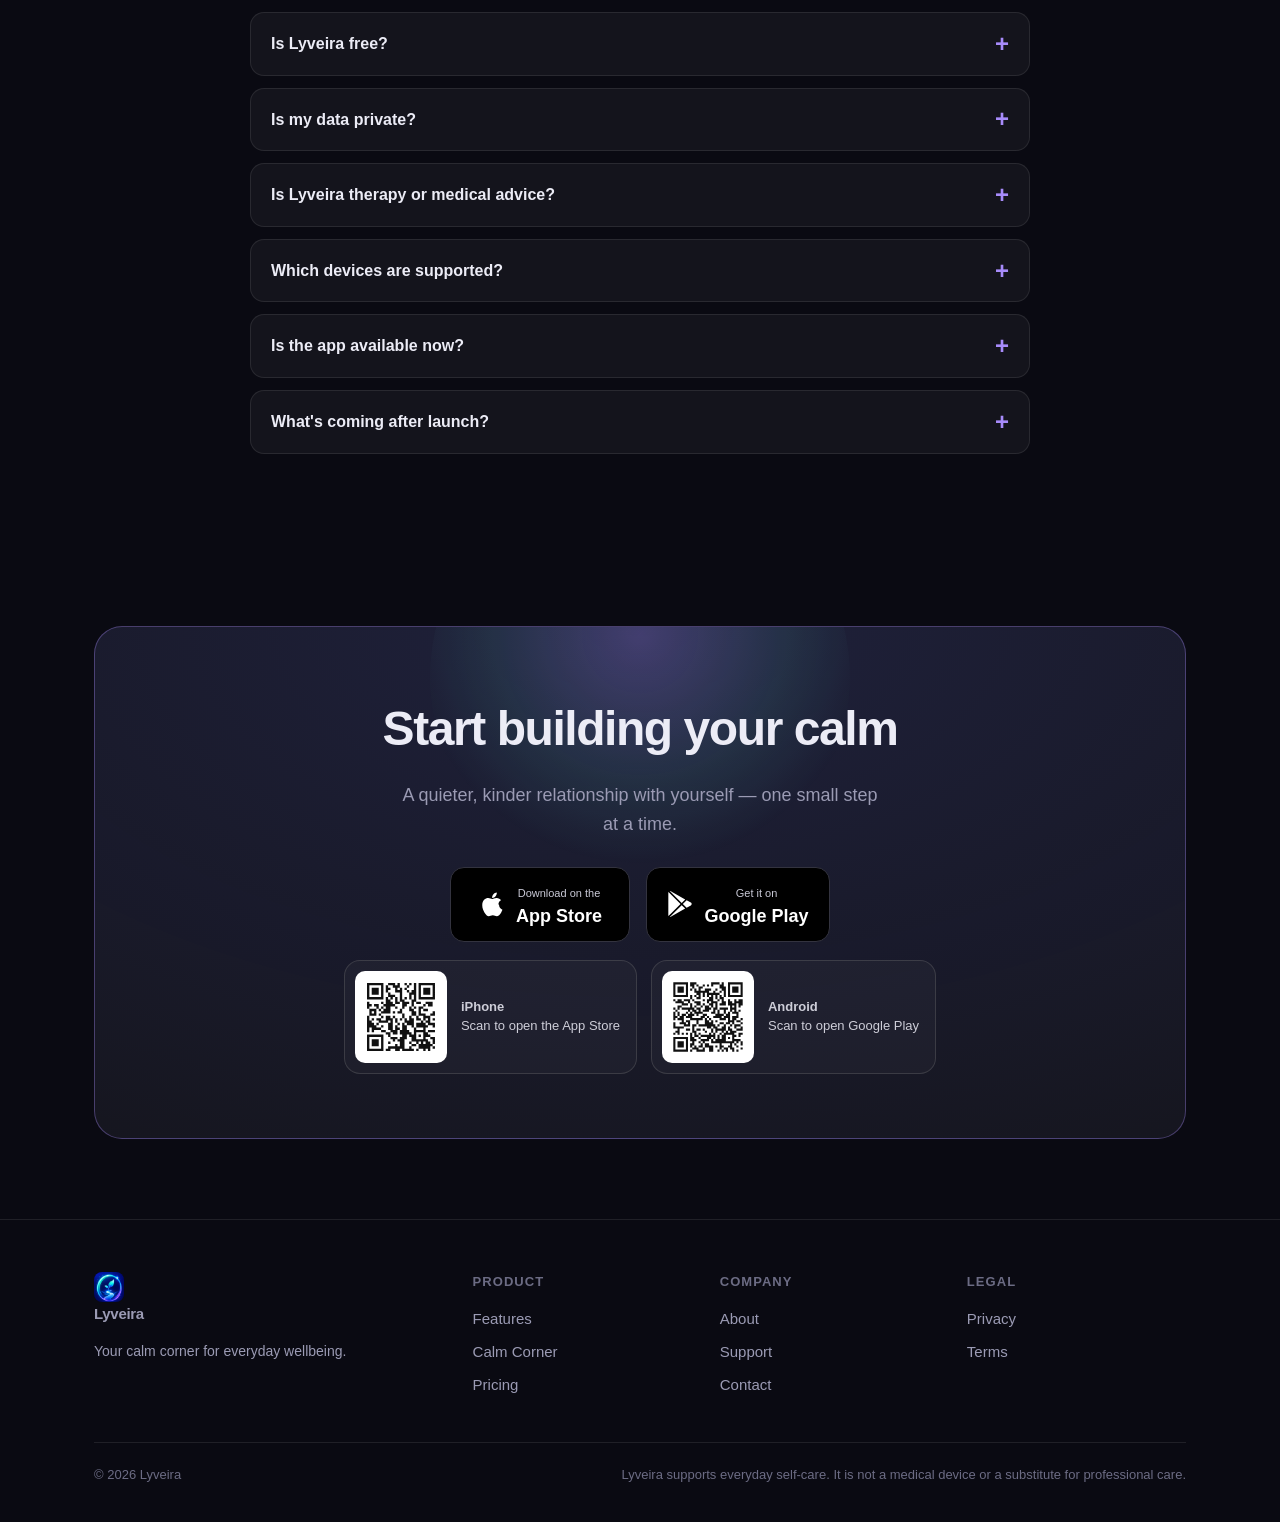
==== commit e06cbf23: "site: Lyveira is on Google Play, so every App Store badge and QR gets its Google Play twin The Andro" ====
--- a/index.html
+++ b/index.html
@@ -20,10 +20,11 @@
 <meta name="twitter:card" content="summary_large_image">
 <link rel="stylesheet" href="styles.css">
 <style>
-/* App Store QR (2026-09-02): desktop only — on a phone the badge IS the link. Always dark-on-white so it scans on either theme. */
-.qr-dl{display:none}
+/* Store QRs (2026-09-02; Google Play added 2026-11-10): desktop only, on a phone the badges ARE the links. Always dark-on-white so they scan on either theme. */
+.qr-row{display:none}
 @media (min-width:720px){
-  .qr-dl{display:inline-flex;align-items:center;gap:14px;margin-top:18px;padding:10px 16px 10px 10px;border:1px solid rgba(128,128,128,.28);border-radius:16px;background:rgba(128,128,128,.07);text-align:left}
+  .qr-row{display:flex;justify-content:center;flex-wrap:wrap;gap:14px;margin-top:18px}
+  .qr-dl{display:inline-flex;align-items:center;gap:14px;padding:10px 16px 10px 10px;border:1px solid rgba(128,128,128,.28);border-radius:16px;background:rgba(128,128,128,.07);text-align:left}
   .qr-dl svg.qr{width:92px;height:92px;flex:none;border-radius:10px;background:#fff;padding:5px;box-sizing:border-box}
   .qr-dl span{font-size:13px;line-height:1.45;opacity:.85;max-width:200px}
 }
@@ -63,10 +64,14 @@
         <svg viewBox="0 0 384 512" aria-hidden="true"><path d="M318.7 268c-.2-37 16.6-65 50.5-85.6-19-27.2-47.5-42.2-85.1-45.1-35.8-2.8-75 21-89.3 21-15.1 0-49.7-20-76.9-20C61.2 138.6 0 184.6 0 278.3c0 27.7 5.1 56.3 15.2 85.8 13.5 38.8 62.3 134 113.2 132.4 26.6-.6 45.4-18.9 80-18.9 33.6 0 51 18.9 80.6 18.9 51.5-.7 95.6-87.6 108.5-126.5-69.1-32.6-65.6-95.5-65.6-97.9zm-56.3-164.2c27.1-32.2 24.7-61.5 23.9-72-23.5 1.4-50.7 16-66.2 34.2-17.1 19.5-27.2 43.7-25 70.9 25.4 1.9 48.6-11.4 67.3-33.1z"/></svg>
         <span><span class="s">Download on the</span><br><span class="b">App Store</span></span>
       </a>
+      <a class="appstore" href="https://play.google.com/store/apps/details?id=com.lyveira.app" aria-label="Get it on Google Play">
+        <svg viewBox="0 0 24 24" aria-hidden="true"><path d="M22.018 13.298l-3.919 2.218-3.515-3.493 3.543-3.521 3.891 2.202a1.49 1.49 0 0 1 0 2.594zM1.337.924a1.486 1.486 0 0 0-.112.568v21.017c0 .217.045.419.124.6l11.155-11.087L1.337.924zm12.207 10.065l3.258-3.238L3.45.195a1.466 1.466 0 0 0-.946-.179l11.04 10.973zm0 2.067l-11 10.933c.298.036.612-.016.906-.183l13.324-7.54-3.23-3.21z"/></svg>
+        <span><span class="s">Get it on</span><br><span class="b">Google Play</span></span>
+      </a>
       <a class="btn btn-ghost" href="/features/">Explore all features →</a>
     </div>
-    <div class="qr-dl" role="img" aria-label="QR code that opens Lyveira on the App Store"><svg aria-hidden="true" focusable="false" viewBox="0 0 35 35" class="qr"><path stroke="#111" d="M3 3.5h7m2 0h3m1 0h1m2 0h1m1 0h1m1 0h1m1 0h7m-29 1h1m5 0h1m1 0h1m2 0h3m3 0h1m2 0h1m1 0h1m5 0h1m-29 1h1m1 0h3m1 0h1m1 0h2m2 0h1m1 0h1m1 0h1m3 0h1m1 0h1m1 0h3m1 0h1m-29 1h1m1 0h3m1 0h1m1 0h1m3 0h3m2 0h1m1 0h2m1 0h1m1 0h3m1 0h1m-29 1h1m1 0h3m1 0h1m2 0h1m4 0h1m3 0h3m1 0h1m1 0h3m1 0h1m-29 1h1m5 0h1m2 0h3m2 0h1m3 0h1m1 0h1m1 0h1m5 0h1m-29 1h7m1 0h1m1 0h1m1 0h1m1 0h1m1 0h1m1 0h1m1 0h1m1 0h7m-21 1h2m2 0h1m1 0h2m3 0h2m-21 1h1m5 0h1m1 0h3m1 0h2m1 0h3m1 0h1m1 0h2m2 0h3m-28 1h2m1 0h2m2 0h5m3 0h2m2 0h1m4 0h1m1 0h2m-28 1h1m3 0h1m1 0h1m1 0h2m2 0h1m2 0h1m2 0h1m1 0h1m1 0h2m-23 1h3m1 0h1m1 0h3m4 0h1m3 0h2m2 0h1m1 0h2m-25 1h1m1 0h1m2 0h4m1 0h1m1 0h2m4 0h2m1 0h1m5 0h1m-28 1h3m1 0h1m9 0h1m3 0h2m1 0h3m2 0h2m-29 1h1m5 0h1m1 0h2m1 0h1m3 0h1m2 0h1m2 0h1m2 0h3m-27 1h1m1 0h1m1 0h2m2 0h3m1 0h1m1 0h1m1 0h1m1 0h2m1 0h2m1 0h1m1 0h1m1 0h1m-29 1h2m3 0h4m1 0h1m1 0h1m3 0h4m3 0h1m1 0h2m-27 1h3m1 0h1m4 0h2m2 0h1m1 0h1m1 0h3m1 0h4m1 0h3m-29 1h4m2 0h1m2 0h2m1 0h1m2 0h2m2 0h1m1 0h5m2 0h1m-29 1h1m1 0h4m3 0h2m1 0h2m1 0h2m3 0h1m3 0h1m-25 1h1m1 0h1m3 0h2m2 0h3m1 0h4m2 0h5m1 0h3m-21 1h2m1 0h2m1 0h5m1 0h1m3 0h2m-26 1h7m2 0h1m5 0h2m1 0h3m1 0h1m1 0h3m-27 1h1m5 0h1m3 0h3m1 0h3m2 0h2m3 0h1m2 0h2m-29 1h1m1 0h3m1 0h1m4 0h1m1 0h3m3 0h7m2 0h1m-29 1h1m1 0h3m1 0h1m2 0h1m4 0h2m2 0h1m2 0h1m1 0h1m1 0h2m1 0h1m-29 1h1m1 0h3m1 0h1m5 0h1m1 0h2m3 0h2m1 0h6m-28 1h1m5 0h1m2 0h7m2 0h1m3 0h5m1 0h1m-29 1h7m1 0h2m2 0h2m1 0h5m1 0h1m2 0h1m1 0h1"/></svg><span>Or scan with your iPhone camera to open Lyveira on the App Store.</span></div>
-    <p class="hero-note">Available now on the App Store · Free to start · Android on the way</p>
+    <div class="qr-row"><div class="qr-dl" role="img" aria-label="QR code that opens Lyveira on the App Store"><svg aria-hidden="true" focusable="false" viewBox="0 0 35 35" class="qr"><path stroke="#111" d="M3 3.5h7m2 0h3m1 0h1m2 0h1m1 0h1m1 0h1m1 0h7m-29 1h1m5 0h1m1 0h1m2 0h3m3 0h1m2 0h1m1 0h1m5 0h1m-29 1h1m1 0h3m1 0h1m1 0h2m2 0h1m1 0h1m1 0h1m3 0h1m1 0h1m1 0h3m1 0h1m-29 1h1m1 0h3m1 0h1m1 0h1m3 0h3m2 0h1m1 0h2m1 0h1m1 0h3m1 0h1m-29 1h1m1 0h3m1 0h1m2 0h1m4 0h1m3 0h3m1 0h1m1 0h3m1 0h1m-29 1h1m5 0h1m2 0h3m2 0h1m3 0h1m1 0h1m1 0h1m5 0h1m-29 1h7m1 0h1m1 0h1m1 0h1m1 0h1m1 0h1m1 0h1m1 0h1m1 0h7m-21 1h2m2 0h1m1 0h2m3 0h2m-21 1h1m5 0h1m1 0h3m1 0h2m1 0h3m1 0h1m1 0h2m2 0h3m-28 1h2m1 0h2m2 0h5m3 0h2m2 0h1m4 0h1m1 0h2m-28 1h1m3 0h1m1 0h1m1 0h2m2 0h1m2 0h1m2 0h1m1 0h1m1 0h2m-23 1h3m1 0h1m1 0h3m4 0h1m3 0h2m2 0h1m1 0h2m-25 1h1m1 0h1m2 0h4m1 0h1m1 0h2m4 0h2m1 0h1m5 0h1m-28 1h3m1 0h1m9 0h1m3 0h2m1 0h3m2 0h2m-29 1h1m5 0h1m1 0h2m1 0h1m3 0h1m2 0h1m2 0h1m2 0h3m-27 1h1m1 0h1m1 0h2m2 0h3m1 0h1m1 0h1m1 0h1m1 0h2m1 0h2m1 0h1m1 0h1m1 0h1m-29 1h2m3 0h4m1 0h1m1 0h1m3 0h4m3 0h1m1 0h2m-27 1h3m1 0h1m4 0h2m2 0h1m1 0h1m1 0h3m1 0h4m1 0h3m-29 1h4m2 0h1m2 0h2m1 0h1m2 0h2m2 0h1m1 0h5m2 0h1m-29 1h1m1 0h4m3 0h2m1 0h2m1 0h2m3 0h1m3 0h1m-25 1h1m1 0h1m3 0h2m2 0h3m1 0h4m2 0h5m1 0h3m-21 1h2m1 0h2m1 0h5m1 0h1m3 0h2m-26 1h7m2 0h1m5 0h2m1 0h3m1 0h1m1 0h3m-27 1h1m5 0h1m3 0h3m1 0h3m2 0h2m3 0h1m2 0h2m-29 1h1m1 0h3m1 0h1m4 0h1m1 0h3m3 0h7m2 0h1m-29 1h1m1 0h3m1 0h1m2 0h1m4 0h2m2 0h1m2 0h1m1 0h1m1 0h2m1 0h1m-29 1h1m1 0h3m1 0h1m5 0h1m1 0h2m3 0h2m1 0h6m-28 1h1m5 0h1m2 0h7m2 0h1m3 0h5m1 0h1m-29 1h7m1 0h2m2 0h2m1 0h5m1 0h1m2 0h1m1 0h1"/></svg><span><b>iPhone</b><br>Scan to open the App Store</span></div><div class="qr-dl" role="img" aria-label="QR code that opens Lyveira on Google Play"><svg aria-hidden="true" focusable="false" viewBox="0 0 39 39" class="qr"><path stroke="#111" d="M3 3.5h7m1 0h3m7 0h4m1 0h1m2 0h7m-33 1h1m5 0h1m1 0h2m1 0h1m2 0h1m1 0h1m1 0h1m3 0h2m2 0h1m5 0h1m-33 1h1m1 0h3m1 0h1m2 0h1m2 0h2m8 0h3m1 0h1m1 0h3m1 0h1m-33 1h1m1 0h3m1 0h1m1 0h1m1 0h1m1 0h1m2 0h3m2 0h1m2 0h2m1 0h1m1 0h3m1 0h1m-33 1h1m1 0h3m1 0h1m3 0h7m2 0h1m2 0h1m1 0h1m1 0h1m1 0h3m1 0h1m-33 1h1m5 0h1m4 0h2m1 0h1m1 0h6m2 0h1m1 0h1m5 0h1m-33 1h7m1 0h1m1 0h1m1 0h1m1 0h1m1 0h1m1 0h1m1 0h1m1 0h1m1 0h1m1 0h7m-25 1h1m2 0h2m4 0h2m1 0h1m1 0h2m-24 1h1m1 0h2m1 0h3m1 0h1m4 0h1m1 0h3m2 0h1m1 0h1m2 0h1m2 0h1m1 0h2m-32 1h4m2 0h1m2 0h3m3 0h1m1 0h3m2 0h2m1 0h2m1 0h4m-29 1h3m1 0h1m2 0h2m1 0h1m2 0h2m1 0h1m1 0h3m1 0h4m1 0h2m-31 1h2m4 0h1m1 0h1m2 0h1m1 0h2m1 0h1m1 0h1m6 0h1m1 0h1m1 0h1m-32 1h1m1 0h1m1 0h6m1 0h2m2 0h3m1 0h2m1 0h4m1 0h3m-29 1h1m5 0h1m1 0h2m1 0h1m1 0h3m2 0h1m1 0h1m2 0h1m2 0h1m1 0h1m1 0h1m-32 1h1m1 0h1m3 0h1m1 0h1m1 0h4m4 0h2m1 0h1m2 0h1m1 0h1m1 0h3m-31 1h1m1 0h1m1 0h2m1 0h3m1 0h1m2 0h2m4 0h4m1 0h2m3 0h1m-31 1h2m1 0h2m1 0h3m4 0h2m1 0h1m2 0h4m1 0h3m1 0h3m-31 1h1m1 0h3m3 0h6m1 0h1m1 0h1m4 0h3m1 0h1m1 0h2m2 0h1m-29 1h1m1 0h2m3 0h1m3 0h2m1 0h1m1 0h1m5 0h3m1 0h2m-32 1h1m2 0h3m1 0h1m3 0h1m3 0h4m3 0h2m1 0h2m1 0h1m3 0h1m-33 1h1m4 0h3m1 0h2m1 0h8m1 0h1m2 0h1m2 0h1m1 0h3m-32 1h5m4 0h1m6 0h2m1 0h2m2 0h2m1 0h1m2 0h1m2 0h1m-31 1h1m3 0h2m1 0h1m1 0h2m1 0h1m3 0h1m1 0h5m1 0h2m2 0h3m-32 1h2m6 0h2m4 0h1m2 0h1m1 0h1m2 0h1m1 0h1m1 0h3m-30 1h1m1 0h1m1 0h1m1 0h1m1 0h1m1 0h1m1 0h1m4 0h1m1 0h1m2 0h1m1 0h5m2 0h2m-25 1h1m1 0h2m1 0h7m1 0h1m1 0h2m3 0h2m1 0h1m-32 1h7m1 0h2m2 0h1m3 0h2m1 0h1m1 0h1m1 0h2m1 0h1m1 0h1m-29 1h1m5 0h1m1 0h3m2 0h4m1 0h1m1 0h5m3 0h4m-32 1h1m1 0h3m1 0h1m2 0h1m2 0h1m1 0h1m3 0h11m1 0h1m1 0h1m-33 1h1m1 0h3m1 0h1m1 0h2m3 0h1m1 0h2m5 0h1m4 0h1m1 0h1m2 0h1m-33 1h1m1 0h3m1 0h1m1 0h1m1 0h1m1 0h2m1 0h4m1 0h1m1 0h2m2 0h2m2 0h1m-31 1h1m5 0h1m2 0h3m2 0h1m2 0h2m3 0h1m1 0h2m1 0h2m3 0h1m-33 1h7m1 0h1m2 0h4m2 0h2m2 0h1m1 0h1m1 0h1m2 0h1m1 0h1"/></svg><span><b>Android</b><br>Scan to open Google Play</span></div></div>
+    <p class="hero-note">Available now on the App Store and Google Play · Free to start</p>
 
     <!-- Animated phone -->
     <div class="phone-stage">
@@ -258,7 +263,7 @@
         </div>
       </div>
       <div>
-        <div class="kicker" style="color:var(--teal)">New</div>
+        <div class="kicker" style="color:var(--teal)">On iPhone</div>
         <h2>With you, <span class="grad-text">everywhere you are</span></h2>
         <p>Your streak and today's one focus follow you out of the app — a Home &amp; Lock Screen widget, a glance on your Apple Watch, and “Hey Siri, start a focus session.” Your focus timer even counts down live on the Dynamic Island.</p>
         <ul class="checklist">
@@ -340,7 +345,7 @@
           <li>Garden, streaks &amp; badges</li>
           <li>Encrypted &amp; private</li>
         </ul>
-        <a class="btn btn-ghost" href="https://apps.apple.com/app/id6768826351" style="width:100%;justify-content:center">Get started</a>
+        <a class="btn btn-ghost" href="#get" style="width:100%;justify-content:center">Get started</a>
       </div>
       <div class="plan pro">
         <div class="ribbon">7-day free trial</div>
@@ -367,9 +372,9 @@
       <details><summary>Is Lyveira free?</summary><p>Yes — the core app is free. Lyveira Premium is optional and adds the AI Coach, the Premium Journal (Ask My Journal, reflections, Life Threads, Story of You), and full insights and history, with a 7-day free trial.</p></details>
       <details><summary>Is my data private?</summary><p>Your journal is encrypted on your device and again on our servers. We never sell your data or show ads, and you can export or permanently delete everything at any time. See our <a href="privacy/">Privacy Policy</a>.</p></details>
       <details><summary>Is Lyveira therapy or medical advice?</summary><p>No. Lyveira supports everyday self-care and reflection. It is not a medical device and is not a substitute for professional care. If you may be in crisis, please reach out to a local emergency number or crisis line.</p></details>
-      <details><summary>Which devices are supported?</summary><p>iPhone first — with a Home &amp; Lock Screen widget, an Apple Watch app, and Siri shortcuts. Android is on the way. Available now on the App Store.</p></details>
-      <details><summary>Is the app available now?</summary><p>Yes — Lyveira is on the App Store now. Everything free is available the moment you install — and Premium unlocks with a 7-day free trial.</p></details>
-      <details><summary>What's coming after launch?</summary><p>Guided writing journeys, an AI Mix that blends a soundscape to your mood, Sealed Entries, and Android — all rolling out in updates. The Premium Journal, Money &amp; Mood insights, and the ambient sound mixer are already live. See the <a href="/features/#premium-journal">features page</a> for the full picture.</p></details>
+      <details><summary>Which devices are supported?</summary><p>iPhone and Android — Lyveira is on the App Store and Google Play. On iPhone it also has a Home &amp; Lock Screen widget, an Apple Watch app, and Siri shortcuts.</p></details>
+      <details><summary>Is the app available now?</summary><p>Yes — Lyveira is on the App Store and Google Play now. Everything free is available the moment you install — and Premium unlocks with a 7-day free trial.</p></details>
+      <details><summary>What's coming after launch?</summary><p>Guided writing journeys and Sealed Entries — both rolling out in updates. The Premium Journal, Money &amp; Mood insights, and the ambient sound mixer are already live. See the <a href="/features/#premium-journal">features page</a> for the full picture.</p></details>
     </div>
   </div>
 </section>
@@ -381,11 +386,17 @@
       <div class="orb" style="position:absolute;top:-160px;opacity:.5" aria-hidden="true"></div>
       <h2>Start building your calm</h2>
       <p>A quieter, kinder relationship with yourself — one small step at a time.</p>
+      <div class="hero-cta">
       <a class="appstore" href="https://apps.apple.com/app/id6768826351" aria-label="Download on the App Store" style="display:inline-flex">
         <svg viewBox="0 0 384 512" aria-hidden="true"><path d="M318.7 268c-.2-37 16.6-65 50.5-85.6-19-27.2-47.5-42.2-85.1-45.1-35.8-2.8-75 21-89.3 21-15.1 0-49.7-20-76.9-20C61.2 138.6 0 184.6 0 278.3c0 27.7 5.1 56.3 15.2 85.8 13.5 38.8 62.3 134 113.2 132.4 26.6-.6 45.4-18.9 80-18.9 33.6 0 51 18.9 80.6 18.9 51.5-.7 95.6-87.6 108.5-126.5-69.1-32.6-65.6-95.5-65.6-97.9zm-56.3-164.2c27.1-32.2 24.7-61.5 23.9-72-23.5 1.4-50.7 16-66.2 34.2-17.1 19.5-27.2 43.7-25 70.9 25.4 1.9 48.6-11.4 67.3-33.1z"/></svg>
         <span><span class="s">Download on the</span><br><span class="b">App Store</span></span>
       </a>
-      <div class="qr-dl" style="margin:18px auto 0" role="img" aria-label="QR code that opens Lyveira on the App Store"><svg aria-hidden="true" focusable="false" viewBox="0 0 35 35" class="qr"><path stroke="#111" d="M3 3.5h7m2 0h3m1 0h1m2 0h1m1 0h1m1 0h1m1 0h7m-29 1h1m5 0h1m1 0h1m2 0h3m3 0h1m2 0h1m1 0h1m5 0h1m-29 1h1m1 0h3m1 0h1m1 0h2m2 0h1m1 0h1m1 0h1m3 0h1m1 0h1m1 0h3m1 0h1m-29 1h1m1 0h3m1 0h1m1 0h1m3 0h3m2 0h1m1 0h2m1 0h1m1 0h3m1 0h1m-29 1h1m1 0h3m1 0h1m2 0h1m4 0h1m3 0h3m1 0h1m1 0h3m1 0h1m-29 1h1m5 0h1m2 0h3m2 0h1m3 0h1m1 0h1m1 0h1m5 0h1m-29 1h7m1 0h1m1 0h1m1 0h1m1 0h1m1 0h1m1 0h1m1 0h1m1 0h7m-21 1h2m2 0h1m1 0h2m3 0h2m-21 1h1m5 0h1m1 0h3m1 0h2m1 0h3m1 0h1m1 0h2m2 0h3m-28 1h2m1 0h2m2 0h5m3 0h2m2 0h1m4 0h1m1 0h2m-28 1h1m3 0h1m1 0h1m1 0h2m2 0h1m2 0h1m2 0h1m1 0h1m1 0h2m-23 1h3m1 0h1m1 0h3m4 0h1m3 0h2m2 0h1m1 0h2m-25 1h1m1 0h1m2 0h4m1 0h1m1 0h2m4 0h2m1 0h1m5 0h1m-28 1h3m1 0h1m9 0h1m3 0h2m1 0h3m2 0h2m-29 1h1m5 0h1m1 0h2m1 0h1m3 0h1m2 0h1m2 0h1m2 0h3m-27 1h1m1 0h1m1 0h2m2 0h3m1 0h1m1 0h1m1 0h1m1 0h2m1 0h2m1 0h1m1 0h1m1 0h1m-29 1h2m3 0h4m1 0h1m1 0h1m3 0h4m3 0h1m1 0h2m-27 1h3m1 0h1m4 0h2m2 0h1m1 0h1m1 0h3m1 0h4m1 0h3m-29 1h4m2 0h1m2 0h2m1 0h1m2 0h2m2 0h1m1 0h5m2 0h1m-29 1h1m1 0h4m3 0h2m1 0h2m1 0h2m3 0h1m3 0h1m-25 1h1m1 0h1m3 0h2m2 0h3m1 0h4m2 0h5m1 0h3m-21 1h2m1 0h2m1 0h5m1 0h1m3 0h2m-26 1h7m2 0h1m5 0h2m1 0h3m1 0h1m1 0h3m-27 1h1m5 0h1m3 0h3m1 0h3m2 0h2m3 0h1m2 0h2m-29 1h1m1 0h3m1 0h1m4 0h1m1 0h3m3 0h7m2 0h1m-29 1h1m1 0h3m1 0h1m2 0h1m4 0h2m2 0h1m2 0h1m1 0h1m1 0h2m1 0h1m-29 1h1m1 0h3m1 0h1m5 0h1m1 0h2m3 0h2m1 0h6m-28 1h1m5 0h1m2 0h7m2 0h1m3 0h5m1 0h1m-29 1h7m1 0h2m2 0h2m1 0h5m1 0h1m2 0h1m1 0h1"/></svg><span>Or scan with your iPhone camera to open Lyveira on the App Store.</span></div>
+      <a class="appstore" href="https://play.google.com/store/apps/details?id=com.lyveira.app" aria-label="Get it on Google Play" style="display:inline-flex">
+        <svg viewBox="0 0 24 24" aria-hidden="true"><path d="M22.018 13.298l-3.919 2.218-3.515-3.493 3.543-3.521 3.891 2.202a1.49 1.49 0 0 1 0 2.594zM1.337.924a1.486 1.486 0 0 0-.112.568v21.017c0 .217.045.419.124.6l11.155-11.087L1.337.924zm12.207 10.065l3.258-3.238L3.45.195a1.466 1.466 0 0 0-.946-.179l11.04 10.973zm0 2.067l-11 10.933c.298.036.612-.016.906-.183l13.324-7.54-3.23-3.21z"/></svg>
+        <span><span class="s">Get it on</span><br><span class="b">Google Play</span></span>
+      </a>
+      </div>
+      <div class="qr-row"><div class="qr-dl" role="img" aria-label="QR code that opens Lyveira on the App Store"><svg aria-hidden="true" focusable="false" viewBox="0 0 35 35" class="qr"><path stroke="#111" d="M3 3.5h7m2 0h3m1 0h1m2 0h1m1 0h1m1 0h1m1 0h7m-29 1h1m5 0h1m1 0h1m2 0h3m3 0h1m2 0h1m1 0h1m5 0h1m-29 1h1m1 0h3m1 0h1m1 0h2m2 0h1m1 0h1m1 0h1m3 0h1m1 0h1m1 0h3m1 0h1m-29 1h1m1 0h3m1 0h1m1 0h1m3 0h3m2 0h1m1 0h2m1 0h1m1 0h3m1 0h1m-29 1h1m1 0h3m1 0h1m2 0h1m4 0h1m3 0h3m1 0h1m1 0h3m1 0h1m-29 1h1m5 0h1m2 0h3m2 0h1m3 0h1m1 0h1m1 0h1m5 0h1m-29 1h7m1 0h1m1 0h1m1 0h1m1 0h1m1 0h1m1 0h1m1 0h1m1 0h7m-21 1h2m2 0h1m1 0h2m3 0h2m-21 1h1m5 0h1m1 0h3m1 0h2m1 0h3m1 0h1m1 0h2m2 0h3m-28 1h2m1 0h2m2 0h5m3 0h2m2 0h1m4 0h1m1 0h2m-28 1h1m3 0h1m1 0h1m1 0h2m2 0h1m2 0h1m2 0h1m1 0h1m1 0h2m-23 1h3m1 0h1m1 0h3m4 0h1m3 0h2m2 0h1m1 0h2m-25 1h1m1 0h1m2 0h4m1 0h1m1 0h2m4 0h2m1 0h1m5 0h1m-28 1h3m1 0h1m9 0h1m3 0h2m1 0h3m2 0h2m-29 1h1m5 0h1m1 0h2m1 0h1m3 0h1m2 0h1m2 0h1m2 0h3m-27 1h1m1 0h1m1 0h2m2 0h3m1 0h1m1 0h1m1 0h1m1 0h2m1 0h2m1 0h1m1 0h1m1 0h1m-29 1h2m3 0h4m1 0h1m1 0h1m3 0h4m3 0h1m1 0h2m-27 1h3m1 0h1m4 0h2m2 0h1m1 0h1m1 0h3m1 0h4m1 0h3m-29 1h4m2 0h1m2 0h2m1 0h1m2 0h2m2 0h1m1 0h5m2 0h1m-29 1h1m1 0h4m3 0h2m1 0h2m1 0h2m3 0h1m3 0h1m-25 1h1m1 0h1m3 0h2m2 0h3m1 0h4m2 0h5m1 0h3m-21 1h2m1 0h2m1 0h5m1 0h1m3 0h2m-26 1h7m2 0h1m5 0h2m1 0h3m1 0h1m1 0h3m-27 1h1m5 0h1m3 0h3m1 0h3m2 0h2m3 0h1m2 0h2m-29 1h1m1 0h3m1 0h1m4 0h1m1 0h3m3 0h7m2 0h1m-29 1h1m1 0h3m1 0h1m2 0h1m4 0h2m2 0h1m2 0h1m1 0h1m1 0h2m1 0h1m-29 1h1m1 0h3m1 0h1m5 0h1m1 0h2m3 0h2m1 0h6m-28 1h1m5 0h1m2 0h7m2 0h1m3 0h5m1 0h1m-29 1h7m1 0h2m2 0h2m1 0h5m1 0h1m2 0h1m1 0h1"/></svg><span><b>iPhone</b><br>Scan to open the App Store</span></div><div class="qr-dl" role="img" aria-label="QR code that opens Lyveira on Google Play"><svg aria-hidden="true" focusable="false" viewBox="0 0 39 39" class="qr"><path stroke="#111" d="M3 3.5h7m1 0h3m7 0h4m1 0h1m2 0h7m-33 1h1m5 0h1m1 0h2m1 0h1m2 0h1m1 0h1m1 0h1m3 0h2m2 0h1m5 0h1m-33 1h1m1 0h3m1 0h1m2 0h1m2 0h2m8 0h3m1 0h1m1 0h3m1 0h1m-33 1h1m1 0h3m1 0h1m1 0h1m1 0h1m1 0h1m2 0h3m2 0h1m2 0h2m1 0h1m1 0h3m1 0h1m-33 1h1m1 0h3m1 0h1m3 0h7m2 0h1m2 0h1m1 0h1m1 0h1m1 0h3m1 0h1m-33 1h1m5 0h1m4 0h2m1 0h1m1 0h6m2 0h1m1 0h1m5 0h1m-33 1h7m1 0h1m1 0h1m1 0h1m1 0h1m1 0h1m1 0h1m1 0h1m1 0h1m1 0h1m1 0h7m-25 1h1m2 0h2m4 0h2m1 0h1m1 0h2m-24 1h1m1 0h2m1 0h3m1 0h1m4 0h1m1 0h3m2 0h1m1 0h1m2 0h1m2 0h1m1 0h2m-32 1h4m2 0h1m2 0h3m3 0h1m1 0h3m2 0h2m1 0h2m1 0h4m-29 1h3m1 0h1m2 0h2m1 0h1m2 0h2m1 0h1m1 0h3m1 0h4m1 0h2m-31 1h2m4 0h1m1 0h1m2 0h1m1 0h2m1 0h1m1 0h1m6 0h1m1 0h1m1 0h1m-32 1h1m1 0h1m1 0h6m1 0h2m2 0h3m1 0h2m1 0h4m1 0h3m-29 1h1m5 0h1m1 0h2m1 0h1m1 0h3m2 0h1m1 0h1m2 0h1m2 0h1m1 0h1m1 0h1m-32 1h1m1 0h1m3 0h1m1 0h1m1 0h4m4 0h2m1 0h1m2 0h1m1 0h1m1 0h3m-31 1h1m1 0h1m1 0h2m1 0h3m1 0h1m2 0h2m4 0h4m1 0h2m3 0h1m-31 1h2m1 0h2m1 0h3m4 0h2m1 0h1m2 0h4m1 0h3m1 0h3m-31 1h1m1 0h3m3 0h6m1 0h1m1 0h1m4 0h3m1 0h1m1 0h2m2 0h1m-29 1h1m1 0h2m3 0h1m3 0h2m1 0h1m1 0h1m5 0h3m1 0h2m-32 1h1m2 0h3m1 0h1m3 0h1m3 0h4m3 0h2m1 0h2m1 0h1m3 0h1m-33 1h1m4 0h3m1 0h2m1 0h8m1 0h1m2 0h1m2 0h1m1 0h3m-32 1h5m4 0h1m6 0h2m1 0h2m2 0h2m1 0h1m2 0h1m2 0h1m-31 1h1m3 0h2m1 0h1m1 0h2m1 0h1m3 0h1m1 0h5m1 0h2m2 0h3m-32 1h2m6 0h2m4 0h1m2 0h1m1 0h1m2 0h1m1 0h1m1 0h3m-30 1h1m1 0h1m1 0h1m1 0h1m1 0h1m1 0h1m1 0h1m4 0h1m1 0h1m2 0h1m1 0h5m2 0h2m-25 1h1m1 0h2m1 0h7m1 0h1m1 0h2m3 0h2m1 0h1m-32 1h7m1 0h2m2 0h1m3 0h2m1 0h1m1 0h1m1 0h2m1 0h1m1 0h1m-29 1h1m5 0h1m1 0h3m2 0h4m1 0h1m1 0h5m3 0h4m-32 1h1m1 0h3m1 0h1m2 0h1m2 0h1m1 0h1m3 0h11m1 0h1m1 0h1m-33 1h1m1 0h3m1 0h1m1 0h2m3 0h1m1 0h2m5 0h1m4 0h1m1 0h1m2 0h1m-33 1h1m1 0h3m1 0h1m1 0h1m1 0h1m1 0h2m1 0h4m1 0h1m1 0h2m2 0h2m2 0h1m-31 1h1m5 0h1m2 0h3m2 0h1m2 0h2m3 0h1m1 0h2m1 0h2m3 0h1m-33 1h7m1 0h1m2 0h4m2 0h2m2 0h1m1 0h1m1 0h1m2 0h1m1 0h1"/></svg><span><b>Android</b><br>Scan to open Google Play</span></div></div>
     </div>
   </div>
 </section>
--- a/styles.css
+++ b/styles.css
@@ -94,7 +94,8 @@
 .btn-ghost:hover { color: var(--text); background: var(--surface-2); }
 
 .appstore { display: inline-flex; align-items: center; gap: 11px; background: #000; border: 1px solid #33333f;
-  color: #fff; padding: 11px 20px; border-radius: 14px; transition: transform .2s var(--ease), border-color .2s; }
+  color: #fff; padding: 11px 20px; border-radius: 14px; transition: transform .2s var(--ease), border-color .2s;
+  min-width: 180px; justify-content: center; } /* the App Store and Google Play pair match when they stack */
 .appstore:hover { transform: translateY(-2px); border-color: #555; color: #fff; }
 .appstore svg { width: 26px; height: 26px; fill: #fff; }
 .appstore .s { font-size: 11px; color: #c9c9d6; line-height: 1; }
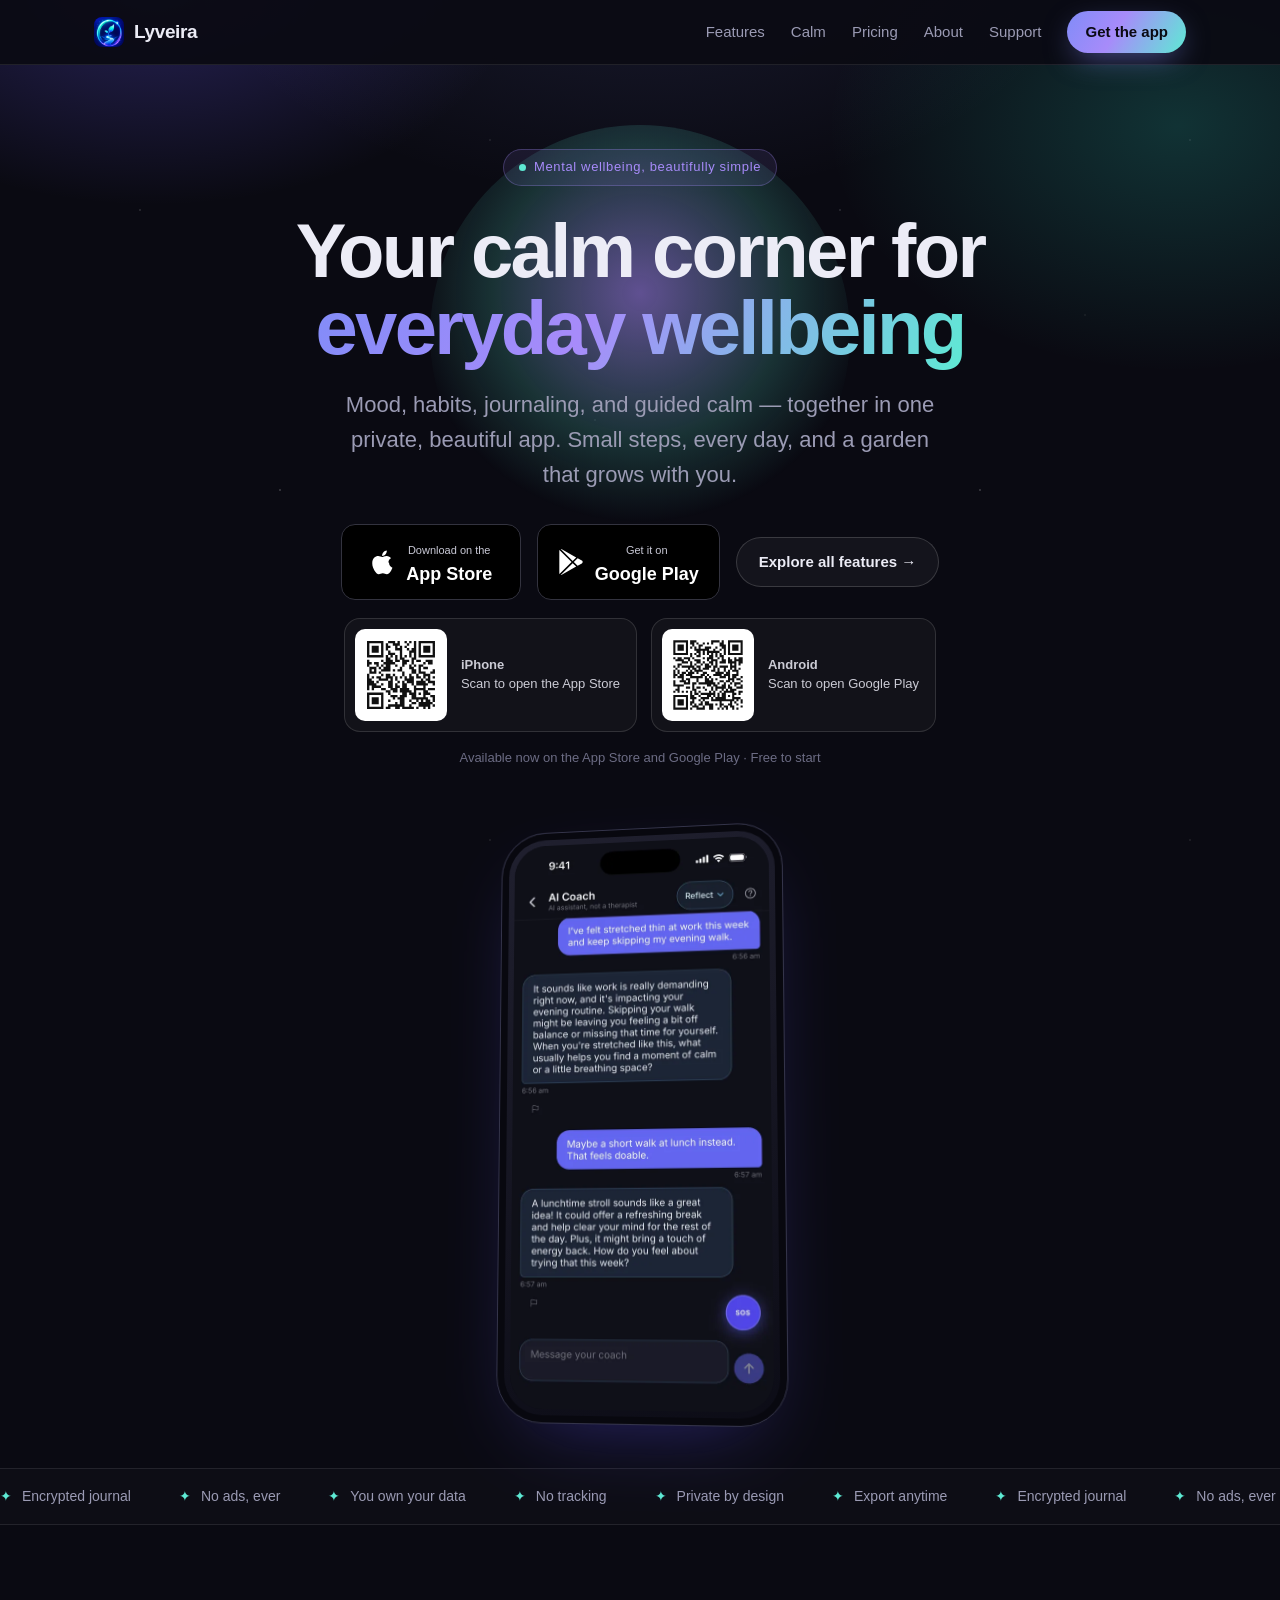
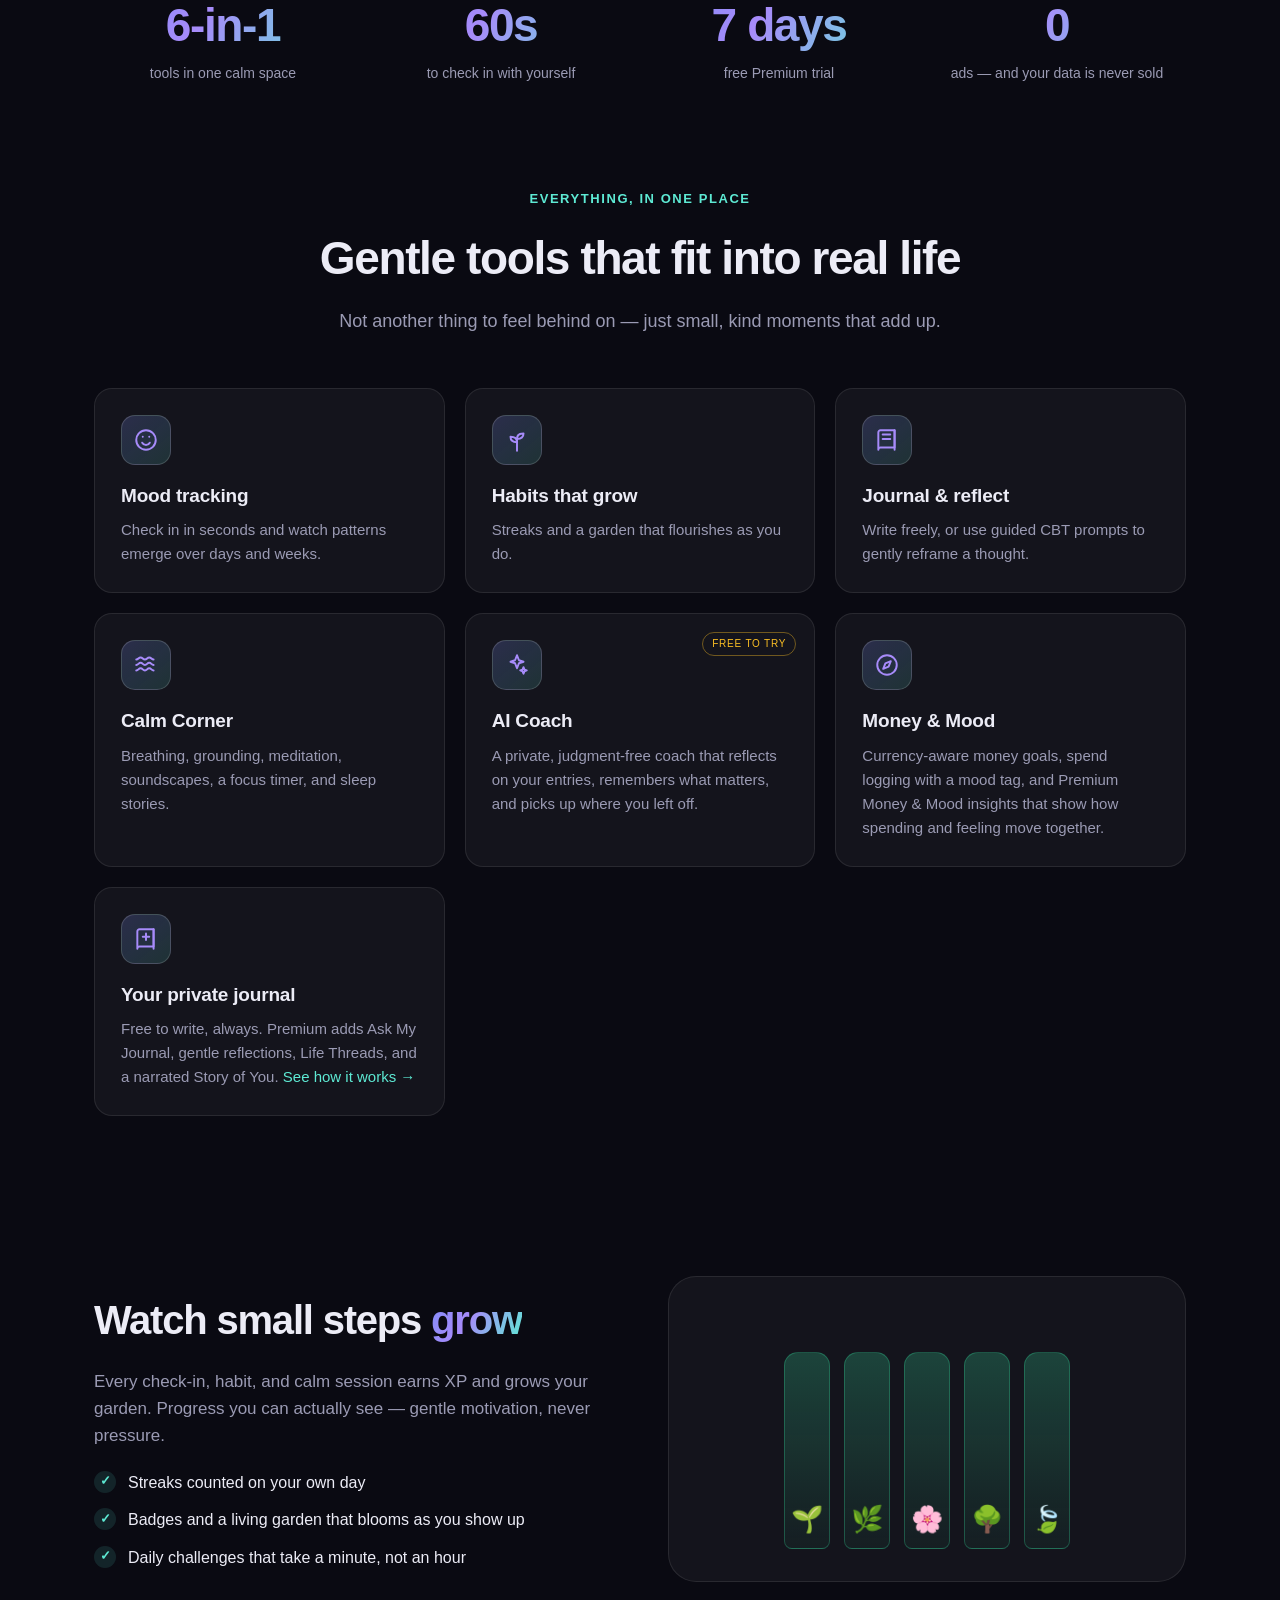
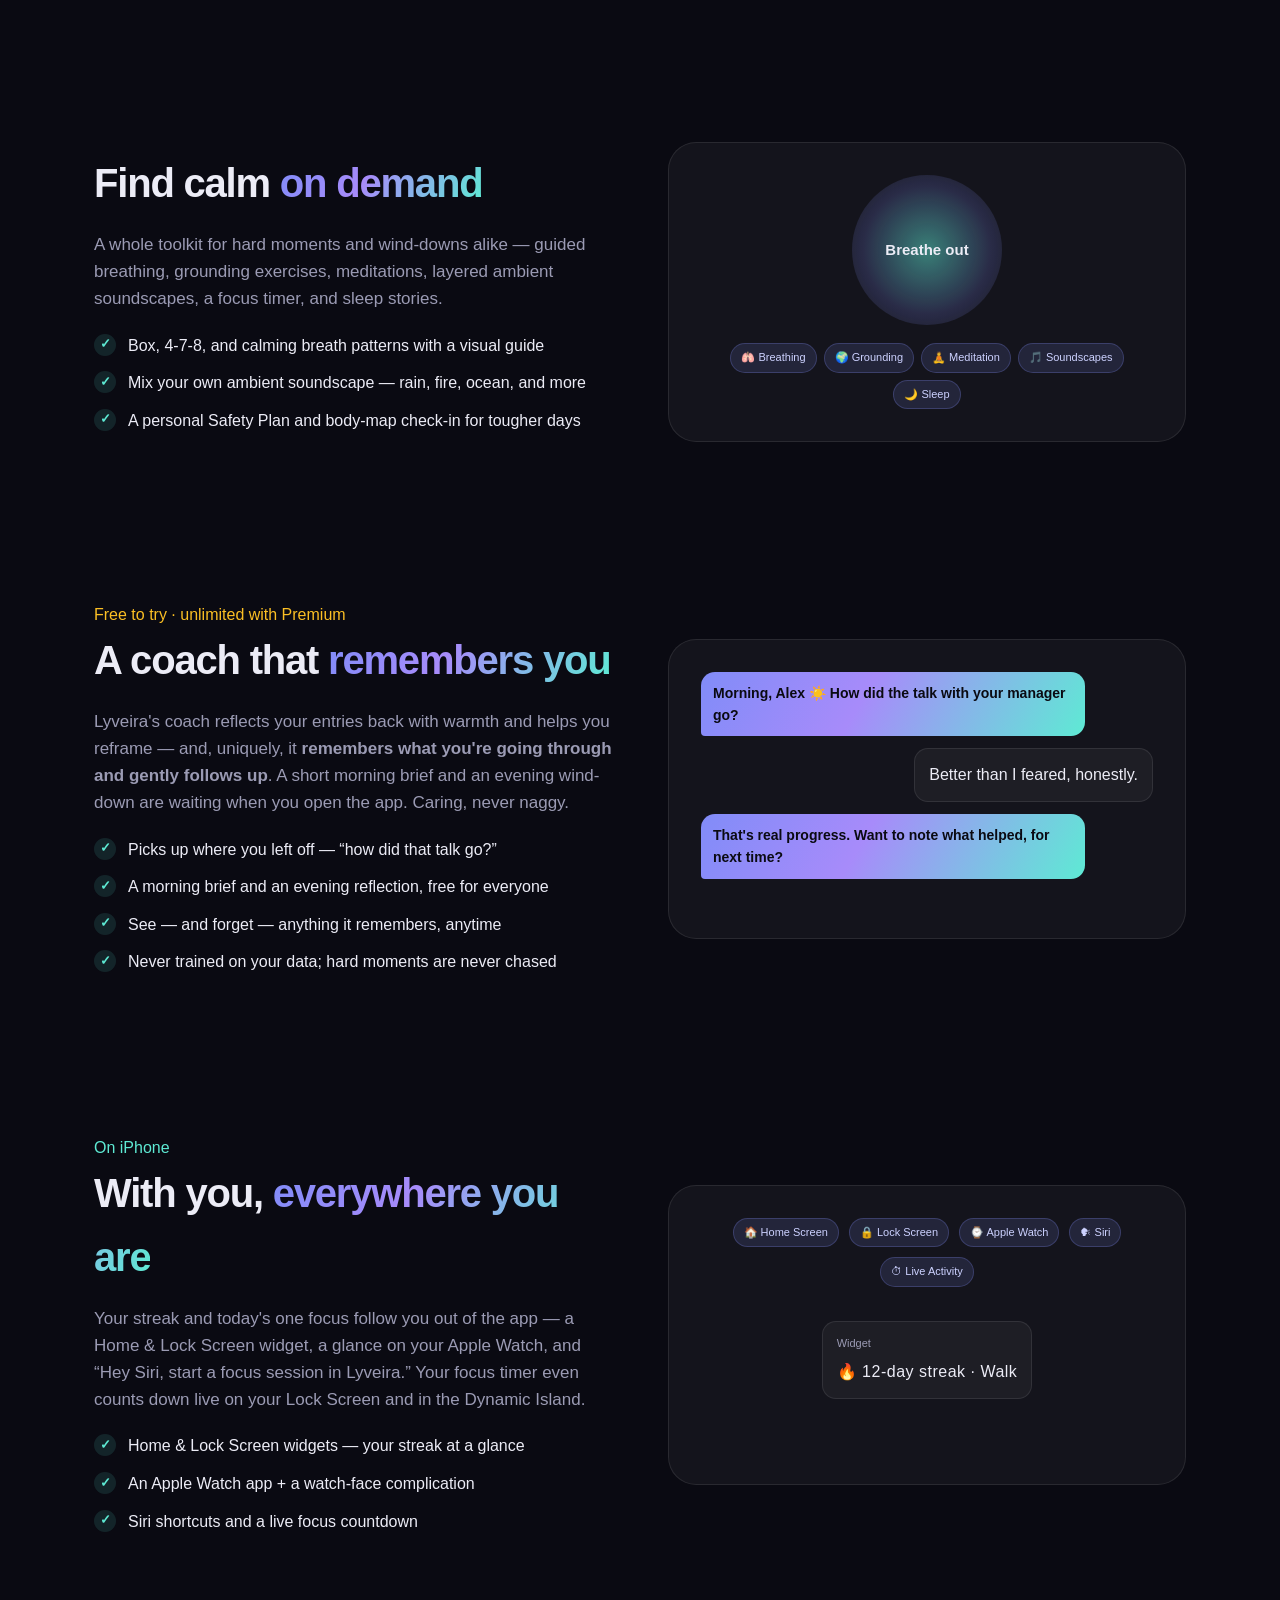
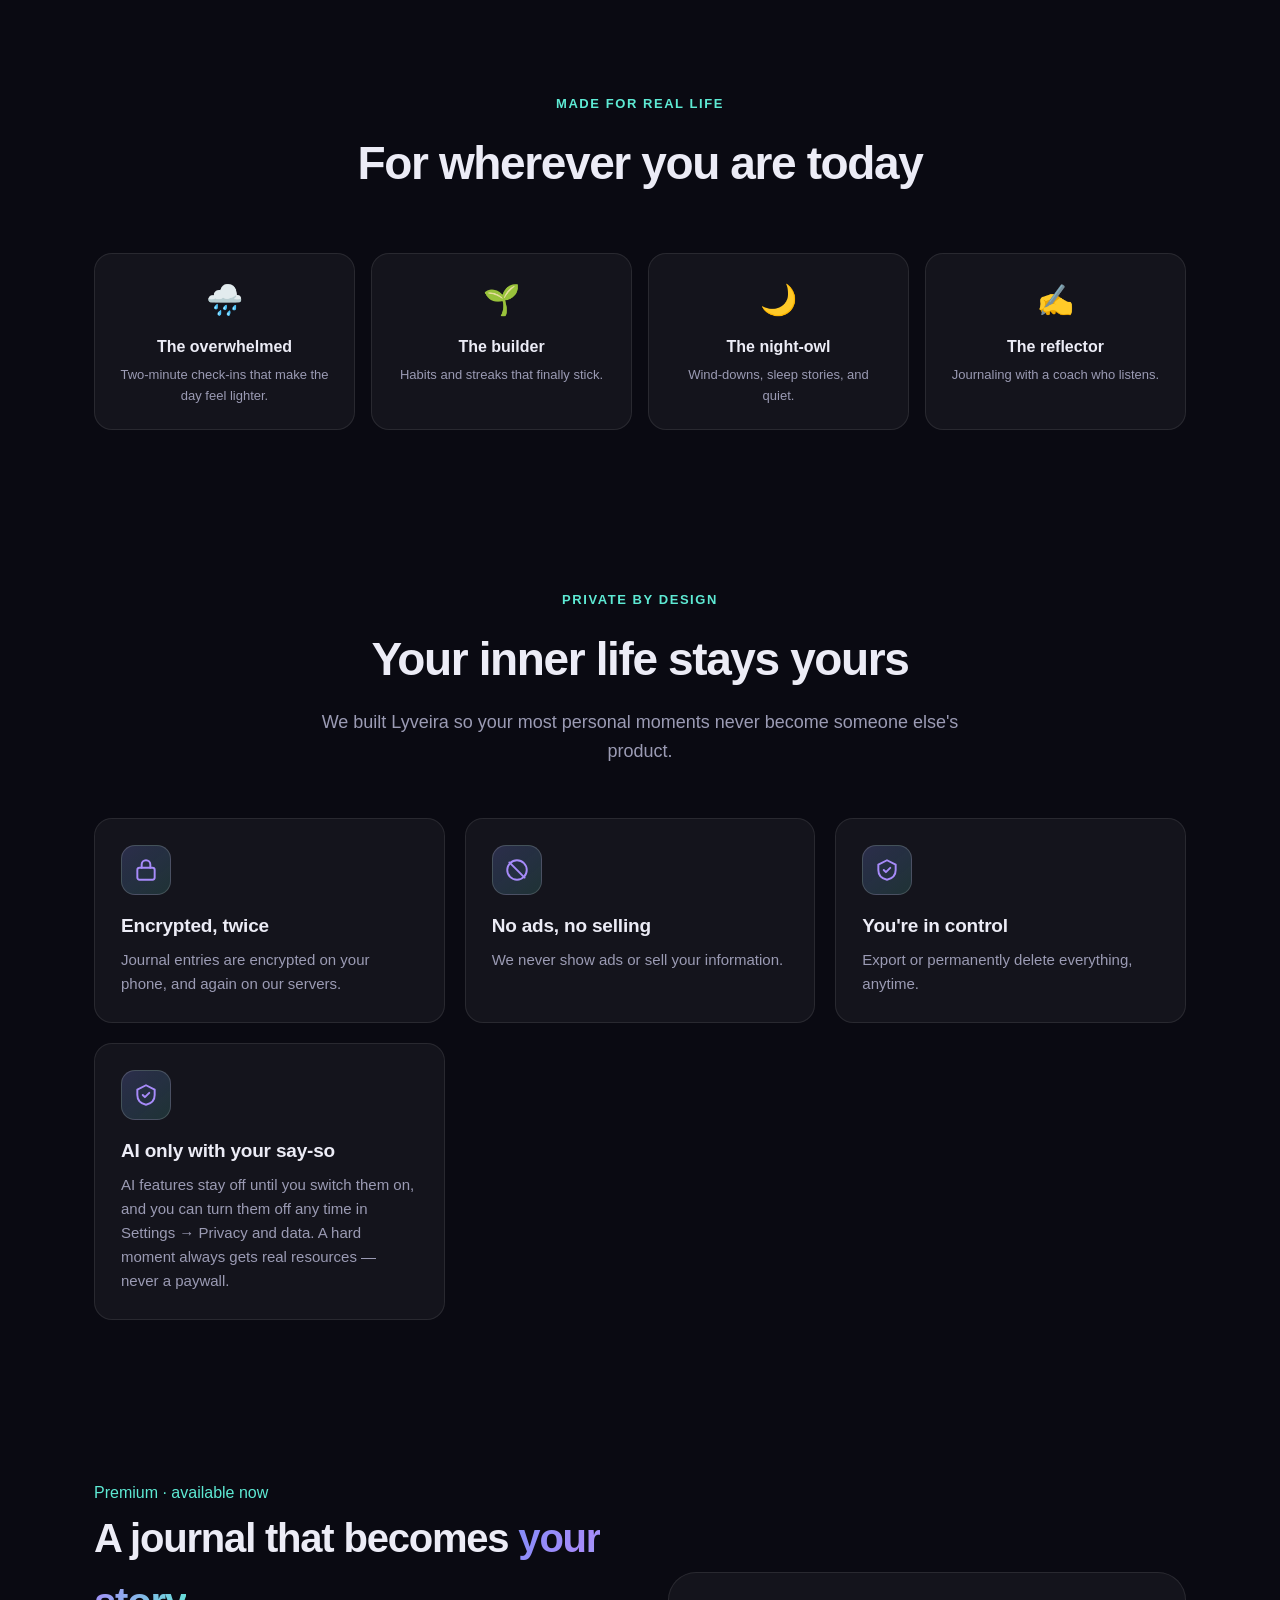
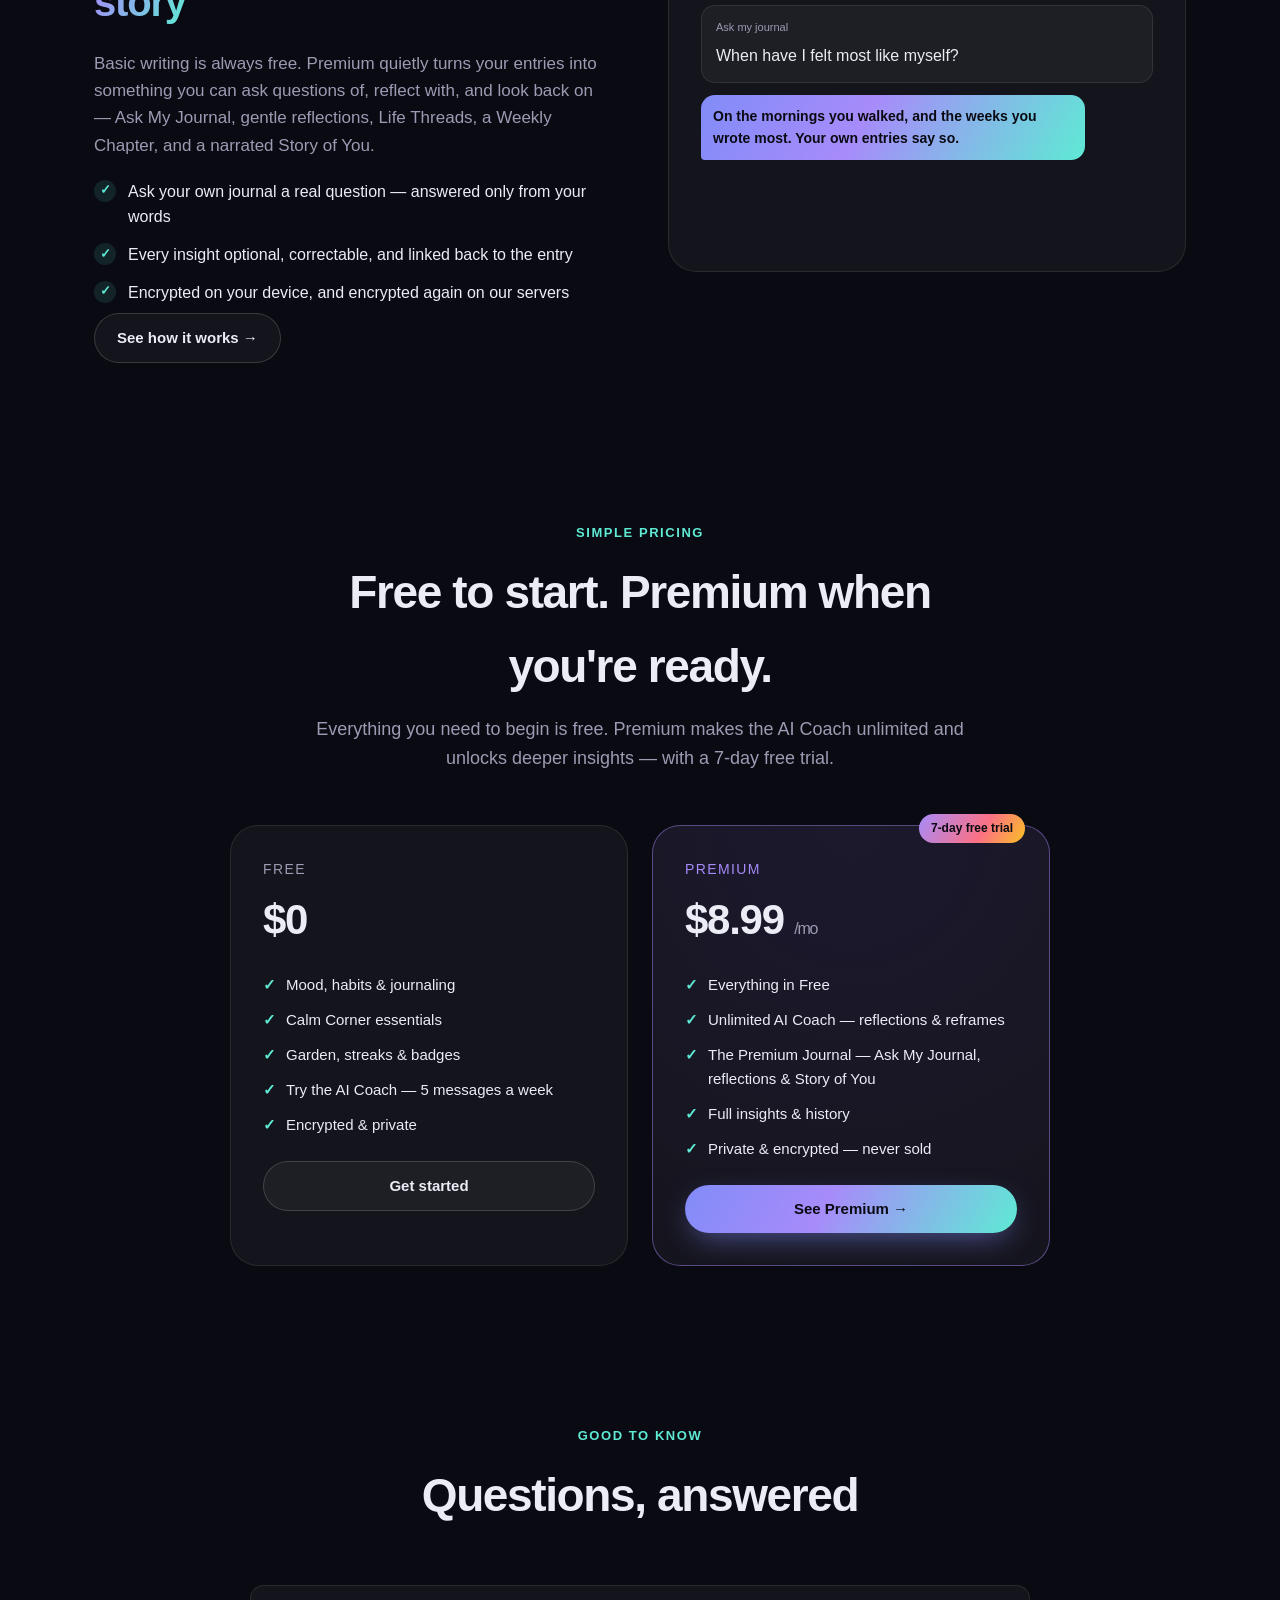
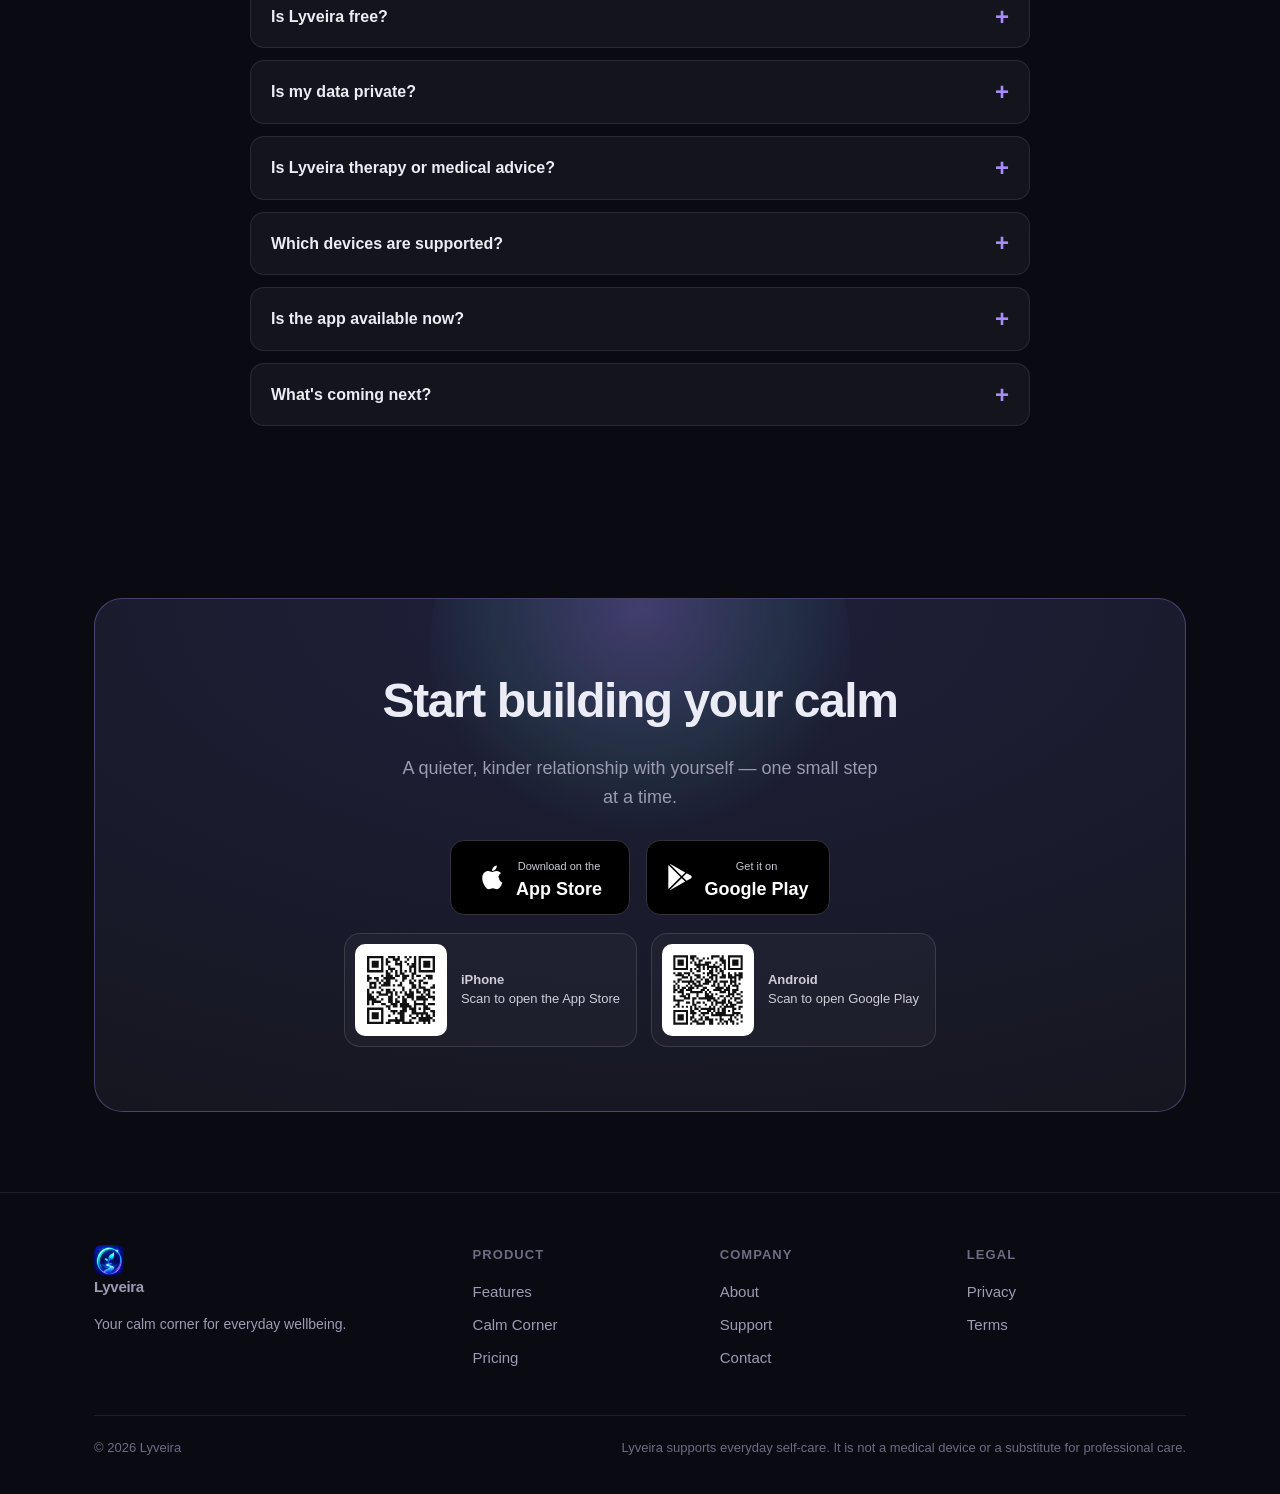
==== commit cf4e36a1: "site: real app screenshots and a full copy audit against the 1.2.0 store builds Screens: the hero ph" ====
--- a/index.html
+++ b/index.html
@@ -5,18 +5,18 @@
 <meta name="viewport" content="width=device-width, initial-scale=1">
 <meta name="apple-itunes-app" content="app-id=6768826351">
 <title>Lyveira — your calm corner for everyday wellbeing</title>
-<meta name="description" content="Lyveira brings mood, habits, journaling, and guided calm into one private, beautiful app — plus an AI coach that remembers what you're going through and gently checks in. Small steps, every day, and a garden that grows with you.">
+<meta name="description" content="Lyveira brings mood, habits, journaling, and guided calm into one private, beautiful app — plus an AI coach that remembers what you're going through. Small steps, every day, and a garden that grows with you.">
 <link rel="icon" type="image/png" sizes="32x32" href="/favicon-32.png">
 <link rel="icon" type="image/png" sizes="192x192" href="/icon-192.png">
 <link rel="apple-touch-icon" sizes="180x180" href="/apple-touch-icon.png">
 <meta property="og:title" content="Lyveira — your calm corner for everyday wellbeing">
-<meta property="og:description" content="Mood, habits, journaling, and guided calm — plus a coach that remembers you and gently reaches out. One private, beautiful app.">
+<meta property="og:description" content="Mood, habits, journaling, and guided calm — plus a coach that remembers you. One private, beautiful app.">
 <meta property="og:type" content="website">
 <meta property="og:url" content="https://lyveira.com/">
-<meta property="og:image" content="https://lyveira.com/icon.png">
+<meta property="og:image" content="https://lyveira.com/og-image.png">
 <meta property="og:image:width" content="1024">
-<meta property="og:image:height" content="1024">
-<meta name="twitter:image" content="https://lyveira.com/icon.png">
+<meta property="og:image:height" content="500">
+<meta name="twitter:image" content="https://lyveira.com/og-image.png">
 <meta name="twitter:card" content="summary_large_image">
 <link rel="stylesheet" href="styles.css">
 <style>
@@ -73,42 +73,18 @@
     <div class="qr-row"><div class="qr-dl" role="img" aria-label="QR code that opens Lyveira on the App Store"><svg aria-hidden="true" focusable="false" viewBox="0 0 35 35" class="qr"><path stroke="#111" d="M3 3.5h7m2 0h3m1 0h1m2 0h1m1 0h1m1 0h1m1 0h7m-29 1h1m5 0h1m1 0h1m2 0h3m3 0h1m2 0h1m1 0h1m5 0h1m-29 1h1m1 0h3m1 0h1m1 0h2m2 0h1m1 0h1m1 0h1m3 0h1m1 0h1m1 0h3m1 0h1m-29 1h1m1 0h3m1 0h1m1 0h1m3 0h3m2 0h1m1 0h2m1 0h1m1 0h3m1 0h1m-29 1h1m1 0h3m1 0h1m2 0h1m4 0h1m3 0h3m1 0h1m1 0h3m1 0h1m-29 1h1m5 0h1m2 0h3m2 0h1m3 0h1m1 0h1m1 0h1m5 0h1m-29 1h7m1 0h1m1 0h1m1 0h1m1 0h1m1 0h1m1 0h1m1 0h1m1 0h7m-21 1h2m2 0h1m1 0h2m3 0h2m-21 1h1m5 0h1m1 0h3m1 0h2m1 0h3m1 0h1m1 0h2m2 0h3m-28 1h2m1 0h2m2 0h5m3 0h2m2 0h1m4 0h1m1 0h2m-28 1h1m3 0h1m1 0h1m1 0h2m2 0h1m2 0h1m2 0h1m1 0h1m1 0h2m-23 1h3m1 0h1m1 0h3m4 0h1m3 0h2m2 0h1m1 0h2m-25 1h1m1 0h1m2 0h4m1 0h1m1 0h2m4 0h2m1 0h1m5 0h1m-28 1h3m1 0h1m9 0h1m3 0h2m1 0h3m2 0h2m-29 1h1m5 0h1m1 0h2m1 0h1m3 0h1m2 0h1m2 0h1m2 0h3m-27 1h1m1 0h1m1 0h2m2 0h3m1 0h1m1 0h1m1 0h1m1 0h2m1 0h2m1 0h1m1 0h1m1 0h1m-29 1h2m3 0h4m1 0h1m1 0h1m3 0h4m3 0h1m1 0h2m-27 1h3m1 0h1m4 0h2m2 0h1m1 0h1m1 0h3m1 0h4m1 0h3m-29 1h4m2 0h1m2 0h2m1 0h1m2 0h2m2 0h1m1 0h5m2 0h1m-29 1h1m1 0h4m3 0h2m1 0h2m1 0h2m3 0h1m3 0h1m-25 1h1m1 0h1m3 0h2m2 0h3m1 0h4m2 0h5m1 0h3m-21 1h2m1 0h2m1 0h5m1 0h1m3 0h2m-26 1h7m2 0h1m5 0h2m1 0h3m1 0h1m1 0h3m-27 1h1m5 0h1m3 0h3m1 0h3m2 0h2m3 0h1m2 0h2m-29 1h1m1 0h3m1 0h1m4 0h1m1 0h3m3 0h7m2 0h1m-29 1h1m1 0h3m1 0h1m2 0h1m4 0h2m2 0h1m2 0h1m1 0h1m1 0h2m1 0h1m-29 1h1m1 0h3m1 0h1m5 0h1m1 0h2m3 0h2m1 0h6m-28 1h1m5 0h1m2 0h7m2 0h1m3 0h5m1 0h1m-29 1h7m1 0h2m2 0h2m1 0h5m1 0h1m2 0h1m1 0h1"/></svg><span><b>iPhone</b><br>Scan to open the App Store</span></div><div class="qr-dl" role="img" aria-label="QR code that opens Lyveira on Google Play"><svg aria-hidden="true" focusable="false" viewBox="0 0 39 39" class="qr"><path stroke="#111" d="M3 3.5h7m1 0h3m7 0h4m1 0h1m2 0h7m-33 1h1m5 0h1m1 0h2m1 0h1m2 0h1m1 0h1m1 0h1m3 0h2m2 0h1m5 0h1m-33 1h1m1 0h3m1 0h1m2 0h1m2 0h2m8 0h3m1 0h1m1 0h3m1 0h1m-33 1h1m1 0h3m1 0h1m1 0h1m1 0h1m1 0h1m2 0h3m2 0h1m2 0h2m1 0h1m1 0h3m1 0h1m-33 1h1m1 0h3m1 0h1m3 0h7m2 0h1m2 0h1m1 0h1m1 0h1m1 0h3m1 0h1m-33 1h1m5 0h1m4 0h2m1 0h1m1 0h6m2 0h1m1 0h1m5 0h1m-33 1h7m1 0h1m1 0h1m1 0h1m1 0h1m1 0h1m1 0h1m1 0h1m1 0h1m1 0h1m1 0h7m-25 1h1m2 0h2m4 0h2m1 0h1m1 0h2m-24 1h1m1 0h2m1 0h3m1 0h1m4 0h1m1 0h3m2 0h1m1 0h1m2 0h1m2 0h1m1 0h2m-32 1h4m2 0h1m2 0h3m3 0h1m1 0h3m2 0h2m1 0h2m1 0h4m-29 1h3m1 0h1m2 0h2m1 0h1m2 0h2m1 0h1m1 0h3m1 0h4m1 0h2m-31 1h2m4 0h1m1 0h1m2 0h1m1 0h2m1 0h1m1 0h1m6 0h1m1 0h1m1 0h1m-32 1h1m1 0h1m1 0h6m1 0h2m2 0h3m1 0h2m1 0h4m1 0h3m-29 1h1m5 0h1m1 0h2m1 0h1m1 0h3m2 0h1m1 0h1m2 0h1m2 0h1m1 0h1m1 0h1m-32 1h1m1 0h1m3 0h1m1 0h1m1 0h4m4 0h2m1 0h1m2 0h1m1 0h1m1 0h3m-31 1h1m1 0h1m1 0h2m1 0h3m1 0h1m2 0h2m4 0h4m1 0h2m3 0h1m-31 1h2m1 0h2m1 0h3m4 0h2m1 0h1m2 0h4m1 0h3m1 0h3m-31 1h1m1 0h3m3 0h6m1 0h1m1 0h1m4 0h3m1 0h1m1 0h2m2 0h1m-29 1h1m1 0h2m3 0h1m3 0h2m1 0h1m1 0h1m5 0h3m1 0h2m-32 1h1m2 0h3m1 0h1m3 0h1m3 0h4m3 0h2m1 0h2m1 0h1m3 0h1m-33 1h1m4 0h3m1 0h2m1 0h8m1 0h1m2 0h1m2 0h1m1 0h3m-32 1h5m4 0h1m6 0h2m1 0h2m2 0h2m1 0h1m2 0h1m2 0h1m-31 1h1m3 0h2m1 0h1m1 0h2m1 0h1m3 0h1m1 0h5m1 0h2m2 0h3m-32 1h2m6 0h2m4 0h1m2 0h1m1 0h1m2 0h1m1 0h1m1 0h3m-30 1h1m1 0h1m1 0h1m1 0h1m1 0h1m1 0h1m1 0h1m4 0h1m1 0h1m2 0h1m1 0h5m2 0h2m-25 1h1m1 0h2m1 0h7m1 0h1m1 0h2m3 0h2m1 0h1m-32 1h7m1 0h2m2 0h1m3 0h2m1 0h1m1 0h1m1 0h2m1 0h1m1 0h1m-29 1h1m5 0h1m1 0h3m2 0h4m1 0h1m1 0h5m3 0h4m-32 1h1m1 0h3m1 0h1m2 0h1m2 0h1m1 0h1m3 0h11m1 0h1m1 0h1m-33 1h1m1 0h3m1 0h1m1 0h2m3 0h1m1 0h2m5 0h1m4 0h1m1 0h1m2 0h1m-33 1h1m1 0h3m1 0h1m1 0h1m1 0h1m1 0h2m1 0h4m1 0h1m1 0h2m2 0h2m2 0h1m-31 1h1m5 0h1m2 0h3m2 0h1m2 0h2m3 0h1m1 0h2m1 0h2m3 0h1m-33 1h7m1 0h1m2 0h4m2 0h2m2 0h1m1 0h1m1 0h1m2 0h1m1 0h1"/></svg><span><b>Android</b><br>Scan to open Google Play</span></div></div>
     <p class="hero-note">Available now on the App Store and Google Play · Free to start</p>
 
-    <!-- Animated phone -->
+    <!-- Real app screens (the 1.2.0 store screenshots), cycled by main.js -->
     <div class="phone-stage">
-      <div class="phone">
-        <div class="notch"></div>
+      <div class="phone real">
         <div class="screen">
-          <div class="slide on">
-            <div class="sl-greet">Good morning,<b>Alex ☀️</b></div>
-            <div class="card-mini"><span class="lbl">How are you feeling?</span><div class="moods"><span>😌</span><span>🙂</span><span>😐</span><span>😔</span><span>😣</span></div></div>
-            <div class="card-mini"><span class="lbl">Today's habits · 3 of 4</span><div class="prog"><i style="width:75%"></i></div></div>
-            <div class="card-mini"><span class="lbl">Your garden</span><div class="garden">🌱🌿🌸🌳🍃</div></div>
-          </div>
-          <div class="slide">
-            <div class="sl-greet"><b>Calm Corner 🌙</b></div>
-            <div class="card-mini"><span class="lbl">Breathe</span><div class="pill-row"><span class="pill">4-7-8</span><span class="pill">Box</span><span class="pill">Calm</span></div></div>
-            <div class="card-mini"><span class="lbl">Soundscapes</span><div class="pill-row"><span class="pill">🌧 Rain</span><span class="pill">🔥 Fire</span><span class="pill">🌊 Ocean</span></div></div>
-            <div class="card-mini"><span class="lbl">Sleep stories</span><div class="pill-row"><span class="pill">🌌 Drift</span><span class="pill">🏔 Still</span></div></div>
-          </div>
-          <div class="slide">
-            <div class="sl-greet"><b>AI Coach 🤖</b></div>
-            <div class="coach-bubble">That sounds like a heavy day. What's one small thing that felt okay?</div>
-            <div class="card-mini" style="align-self:flex-end;max-width:80%"><span class="lbl" style="margin:0">You</span>The walk after lunch, honestly.</div>
-            <div class="coach-bubble">Beautiful. Want to make that a tiny daily habit?</div>
-          </div>
-          <div class="slide">
-            <div class="sl-greet"><b>Your week 📈</b></div>
-            <div class="card-mini"><span class="lbl">Mood trend</span><div class="prog"><i style="width:64%"></i></div></div>
-            <div class="card-mini"><span class="lbl">Lifts you</span><div class="pill-row"><span class="pill">🚶 Walks</span><span class="pill">☎️ Friends</span><span class="pill">😴 Sleep</span></div></div>
-            <div class="card-mini"><span class="lbl">Streak</span><div class="garden" style="font-size:18px;letter-spacing:1px">🔥 12 days · +240 XP</div></div>
-          </div>
-          <div class="slide">
-            <div class="sl-greet"><b>Your daily brief ☀️</b></div>
-            <div class="coach-bubble">Morning, Alex. One gentle focus today — a 10-minute walk.</div>
-            <div class="card-mini"><span class="lbl">Picking up from yesterday</span>How did the talk with your manager go?</div>
-            <div class="card-mini"><span class="lbl">Daily spark ✨</span>“Small steps still move you forward.”</div>
-          </div>
-          <div class="dots"><b class="on"></b><b></b><b></b><b></b><b></b></div>
+          <img class="slide on" src="/shots/01-home-checkin.webp" width="528" height="1148" decoding="async" alt="Lyveira home screen: a morning greeting, your garden, a mood check-in and today's spark">
+          <img class="slide" src="/shots/02-coach.webp" width="528" height="1148" loading="lazy" decoding="async" alt="A conversation with the AI coach">
+          <img class="slide" src="/shots/03-habits.webp" width="528" height="1148" loading="lazy" decoding="async" alt="My Habits: today's progress, streaks and each habit's week">
+          <img class="slide" src="/shots/04-journal.webp" width="528" height="1148" loading="lazy" decoding="async" alt="The journal: free write, thought check and templates">
+          <img class="slide" src="/shots/05-calm.webp" width="528" height="1148" loading="lazy" decoding="async" alt="Calm: a two-minute breathing session, sleep, focus and soundscapes">
+          <img class="slide" src="/shots/06-todays-focus.webp" width="528" height="1148" loading="lazy" decoding="async" alt="Today's focus and today's habits on the home screen">
+          <img class="slide" src="/shots/07-money-and-mood.webp" width="528" height="1148" loading="lazy" decoding="async" alt="Money and Mood: a savings goal and how each spend felt">
+          <img class="slide" src="/shots/08-breathing.webp" width="528" height="1148" loading="lazy" decoding="async" alt="A box breathing session counting the hold">
         </div>
       </div>
     </div>
@@ -159,19 +135,17 @@
         <h3>Calm Corner</h3><p>Breathing, grounding, meditation, soundscapes, a focus timer, and sleep stories.</p>
       </div>
       <div class="feature reveal d1">
-        <span class="badge">Premium</span>
+        <span class="badge">Free to try</span>
         <div class="icon"><svg viewBox="0 0 24 24" stroke-width="1.8" stroke-linecap="round" stroke-linejoin="round"><path d="M12 3l1.8 4.6L18 9l-4.2 1.4L12 15l-1.8-4.6L6 9l4.2-1.4z"/><path d="M18 14l.9 2.2L21 17l-2.1.8L18 20l-.9-2.2L15 17l2.1-.8z"/></svg></div>
-        <h3>AI Coach</h3><p>A private, judgment-free coach that reflects on your entries, remembers what matters, and gently checks in — even when you don't open the app.</p>
+        <h3>AI Coach</h3><p>A private, judgment-free coach that reflects on your entries, remembers what matters, and picks up where you left off.</p>
       </div>
       <div class="feature reveal d2">
-        <span class="badge">New</span>
         <div class="icon"><svg viewBox="0 0 24 24" stroke-width="1.8" stroke-linecap="round" stroke-linejoin="round"><circle cx="12" cy="12" r="9"/><path d="M15.5 8.5l-2 5-5 2 2-5z"/></svg></div>
-        <h3>Money &amp; Mood</h3><p>Currency-aware money goals, spend logging with a mood tag, and Money &amp; Mood insights that show how spending and feeling move together.</p>
+        <h3>Money &amp; Mood</h3><p>Currency-aware money goals, spend logging with a mood tag, and Premium Money &amp; Mood insights that show how spending and feeling move together.</p>
       </div>
       <div class="feature reveal d3">
-        <span class="badge">New</span>
         <div class="icon"><svg viewBox="0 0 24 24" stroke-width="1.8" stroke-linecap="round" stroke-linejoin="round"><path d="M4 5a2 2 0 0 1 2-2h13v16H6a2 2 0 0 0-2 2z"/><path d="M19 3v18"/><path d="M12 7v6M9 10h6"/></svg></div>
-        <h3>Your private journal</h3><p>Free to write, always. Premium adds Ask My Journal, gentle reflections, Life Threads, and a narrated Story of You. <a href="/features/#premium-journal" style="color:var(--teal)">See what's coming →</a></p>
+        <h3>Your private journal</h3><p>Free to write, always. Premium adds Ask My Journal, gentle reflections, Life Threads, and a narrated Story of You. <a href="/features/#premium-journal" style="color:var(--teal)">See how it works →</a></p>
       </div>
     </div>
   </div>
@@ -227,12 +201,12 @@
   <div class="container">
     <div class="split reveal">
       <div>
-        <div class="kicker" style="color:var(--gold)">Premium</div>
+        <div class="kicker" style="color:var(--gold)">Free to try · unlimited with Premium</div>
         <h2>A coach that <span class="grad-text">remembers you</span></h2>
-        <p>Lyveira's coach reflects your entries back with warmth and helps you reframe — and, uniquely, it <b>remembers what you're going through and gently follows up</b>. A short personal morning brief, an evening wind-down, and the odd delightful spark. It comes to you — caring, never naggy.</p>
+        <p>Lyveira's coach reflects your entries back with warmth and helps you reframe — and, uniquely, it <b>remembers what you're going through and gently follows up</b>. A short morning brief and an evening wind-down are waiting when you open the app. Caring, never naggy.</p>
         <ul class="checklist">
           <li>Picks up where you left off — “how did that talk go?”</li>
-          <li>A personal morning brief and a gentle evening reflection</li>
+          <li>A morning brief and an evening reflection, free for everyone</li>
           <li>See — and forget — anything it remembers, anytime</li>
           <li>Never trained on your data; hard moments are never chased</li>
         </ul>
@@ -265,7 +239,7 @@
       <div>
         <div class="kicker" style="color:var(--teal)">On iPhone</div>
         <h2>With you, <span class="grad-text">everywhere you are</span></h2>
-        <p>Your streak and today's one focus follow you out of the app — a Home &amp; Lock Screen widget, a glance on your Apple Watch, and “Hey Siri, start a focus session.” Your focus timer even counts down live on the Dynamic Island.</p>
+        <p>Your streak and today's one focus follow you out of the app — a Home &amp; Lock Screen widget, a glance on your Apple Watch, and “Hey Siri, start a focus session in Lyveira.” Your focus timer even counts down live on your Lock Screen and in the Dynamic Island.</p>
         <ul class="checklist">
           <li>Home &amp; Lock Screen widgets — your streak at a glance</li>
           <li>An Apple Watch app + a watch-face complication</li>
@@ -301,7 +275,7 @@
       <div class="feature"><div class="icon"><svg viewBox="0 0 24 24" stroke-width="1.8" stroke-linecap="round" stroke-linejoin="round"><rect x="4" y="10" width="16" height="11" rx="2"/><path d="M8 10V7a4 4 0 0 1 8 0v3"/></svg></div><h3>Encrypted, twice</h3><p>Journal entries are encrypted on your phone, and again on our servers.</p></div>
       <div class="feature"><div class="icon"><svg viewBox="0 0 24 24" stroke-width="1.8" stroke-linecap="round" stroke-linejoin="round"><circle cx="12" cy="12" r="9"/><path d="M5 5l14 14"/></svg></div><h3>No ads, no selling</h3><p>We never show ads or sell your information.</p></div>
       <div class="feature"><div class="icon"><svg viewBox="0 0 24 24" stroke-width="1.8" stroke-linecap="round" stroke-linejoin="round"><path d="M12 3l8 4v5c0 5-3.5 8-8 9-4.5-1-8-4-8-9V7z"/><path d="M9 12l2 2 4-4"/></svg></div><h3>You're in control</h3><p>Export or permanently delete everything, anytime.</p></div>
-      <div class="feature"><div class="icon"><svg viewBox="0 0 24 24" stroke-width="1.8" stroke-linecap="round" stroke-linejoin="round"><path d="M12 3l8 4v5c0 5-3.5 8-8 9-4.5-1-8-4-8-9V7z"/><path d="M9 12l2 2 4-4"/></svg></div><h3>AI only with your say-so</h3><p>AI features stay off until you switch them on, and you can turn them off any time in Settings → Privacy. A hard moment always gets real resources — never a paywall.</p></div>
+      <div class="feature"><div class="icon"><svg viewBox="0 0 24 24" stroke-width="1.8" stroke-linecap="round" stroke-linejoin="round"><path d="M12 3l8 4v5c0 5-3.5 8-8 9-4.5-1-8-4-8-9V7z"/><path d="M9 12l2 2 4-4"/></svg></div><h3>AI only with your say-so</h3><p>AI features stay off until you switch them on, and you can turn them off any time in Settings → Privacy and data. A hard moment always gets real resources — never a paywall.</p></div>
     </div>
   </div>
 </section>
@@ -319,7 +293,7 @@
           <li>Every insight optional, correctable, and linked back to the entry</li>
           <li>Encrypted on your device, and encrypted again on our servers</li>
         </ul>
-        <a class="btn btn-ghost" href="/features/#premium-journal" style="margin-top:8px">See what's coming →</a>
+        <a class="btn btn-ghost" href="/features/#premium-journal" style="margin-top:8px">See how it works →</a>
       </div>
       <div class="visual">
         <div style="display:flex;flex-direction:column;gap:12px">
@@ -334,7 +308,7 @@
 <!-- PRICING PREVIEW -->
 <section>
   <div class="container">
-    <div class="head reveal"><div class="kicker">Simple pricing</div><h2>Free to start. Premium when you're ready.</h2><p>Everything you need to begin is free. Premium unlocks the AI Coach and deeper insights — with a 7-day free trial.</p></div>
+    <div class="head reveal"><div class="kicker">Simple pricing</div><h2>Free to start. Premium when you're ready.</h2><p>Everything you need to begin is free. Premium makes the AI Coach unlimited and unlocks deeper insights — with a 7-day free trial.</p></div>
     <div class="plans reveal">
       <div class="plan">
         <div class="tier">Free</div>
@@ -343,6 +317,7 @@
           <li>Mood, habits &amp; journaling</li>
           <li>Calm Corner essentials</li>
           <li>Garden, streaks &amp; badges</li>
+          <li>Try the AI Coach — 5 messages a week</li>
           <li>Encrypted &amp; private</li>
         </ul>
         <a class="btn btn-ghost" href="#get" style="width:100%;justify-content:center">Get started</a>
@@ -353,7 +328,7 @@
         <div class="price">$8.99 <small>/mo</small></div>
         <ul>
           <li>Everything in Free</li>
-          <li>AI Coach — reflections &amp; reframes</li>
+          <li>Unlimited AI Coach — reflections &amp; reframes</li>
           <li>The Premium Journal — Ask My Journal, reflections & Story of You</li>
           <li>Full insights &amp; history</li>
           <li>Private &amp; encrypted — never sold</li>
@@ -369,12 +344,12 @@
   <div class="container">
     <div class="head reveal"><div class="kicker">Good to know</div><h2>Questions, answered</h2></div>
     <div class="faq reveal">
-      <details><summary>Is Lyveira free?</summary><p>Yes — the core app is free. Lyveira Premium is optional and adds the AI Coach, the Premium Journal (Ask My Journal, reflections, Life Threads, Story of You), and full insights and history, with a 7-day free trial.</p></details>
+      <details><summary>Is Lyveira free?</summary><p>Yes — the core app is free. Lyveira Premium is optional and adds an unlimited AI Coach, the Premium Journal (Ask My Journal, reflections, Life Threads, Story of You), and full insights and history, with a 7-day free trial.</p></details>
       <details><summary>Is my data private?</summary><p>Your journal is encrypted on your device and again on our servers. We never sell your data or show ads, and you can export or permanently delete everything at any time. See our <a href="privacy/">Privacy Policy</a>.</p></details>
       <details><summary>Is Lyveira therapy or medical advice?</summary><p>No. Lyveira supports everyday self-care and reflection. It is not a medical device and is not a substitute for professional care. If you may be in crisis, please reach out to a local emergency number or crisis line.</p></details>
       <details><summary>Which devices are supported?</summary><p>iPhone and Android — Lyveira is on the App Store and Google Play. On iPhone it also has a Home &amp; Lock Screen widget, an Apple Watch app, and Siri shortcuts.</p></details>
       <details><summary>Is the app available now?</summary><p>Yes — Lyveira is on the App Store and Google Play now. Everything free is available the moment you install — and Premium unlocks with a 7-day free trial.</p></details>
-      <details><summary>What's coming after launch?</summary><p>Guided writing journeys and Sealed Entries — both rolling out in updates. The Premium Journal, Money &amp; Mood insights, and the ambient sound mixer are already live. See the <a href="/features/#premium-journal">features page</a> for the full picture.</p></details>
+      <details><summary>What's coming next?</summary><p>A short weekly money note that folds quietly into your journal, plus regular updates. Guided Journeys, Private from AI, the Premium Journal, Money &amp; Mood insights, and the ambient sound mixer are all live now. See the <a href="/features/#premium-journal">features page</a> for the full picture.</p></details>
     </div>
   </div>
 </section>
--- a/styles.css
+++ b/styles.css
@@ -130,6 +130,9 @@
 .screen { height: 100%; border-radius: 33px; background: radial-gradient(130% 80% at 50% 0%, #1a1a2c, #0c0c16); overflow: hidden; position: relative; }
 .screen .slide { position: absolute; inset: 0; padding: 46px 18px 18px; display: flex; flex-direction: column; gap: 12px; opacity: 0; transition: opacity .7s var(--ease); }
 .screen .slide.on { opacity: 1; }
+/* Real screenshots (2026-11-10): the image carries its own status bar, so no drawn notch. */
+.phone.real .screen { background: #0c0c16; }
+.screen img.slide { padding: 0; width: 100%; height: 100%; object-fit: cover; display: block; }
 .sl-greet { font-size: 13px; color: var(--muted); }
 .sl-greet b { display: block; color: var(--text); font-size: 21px; letter-spacing: -0.02em; font-weight: 700; }
 .card-mini { background: var(--surface); border: 1px solid var(--border); border-radius: 14px; padding: 13px 14px; }
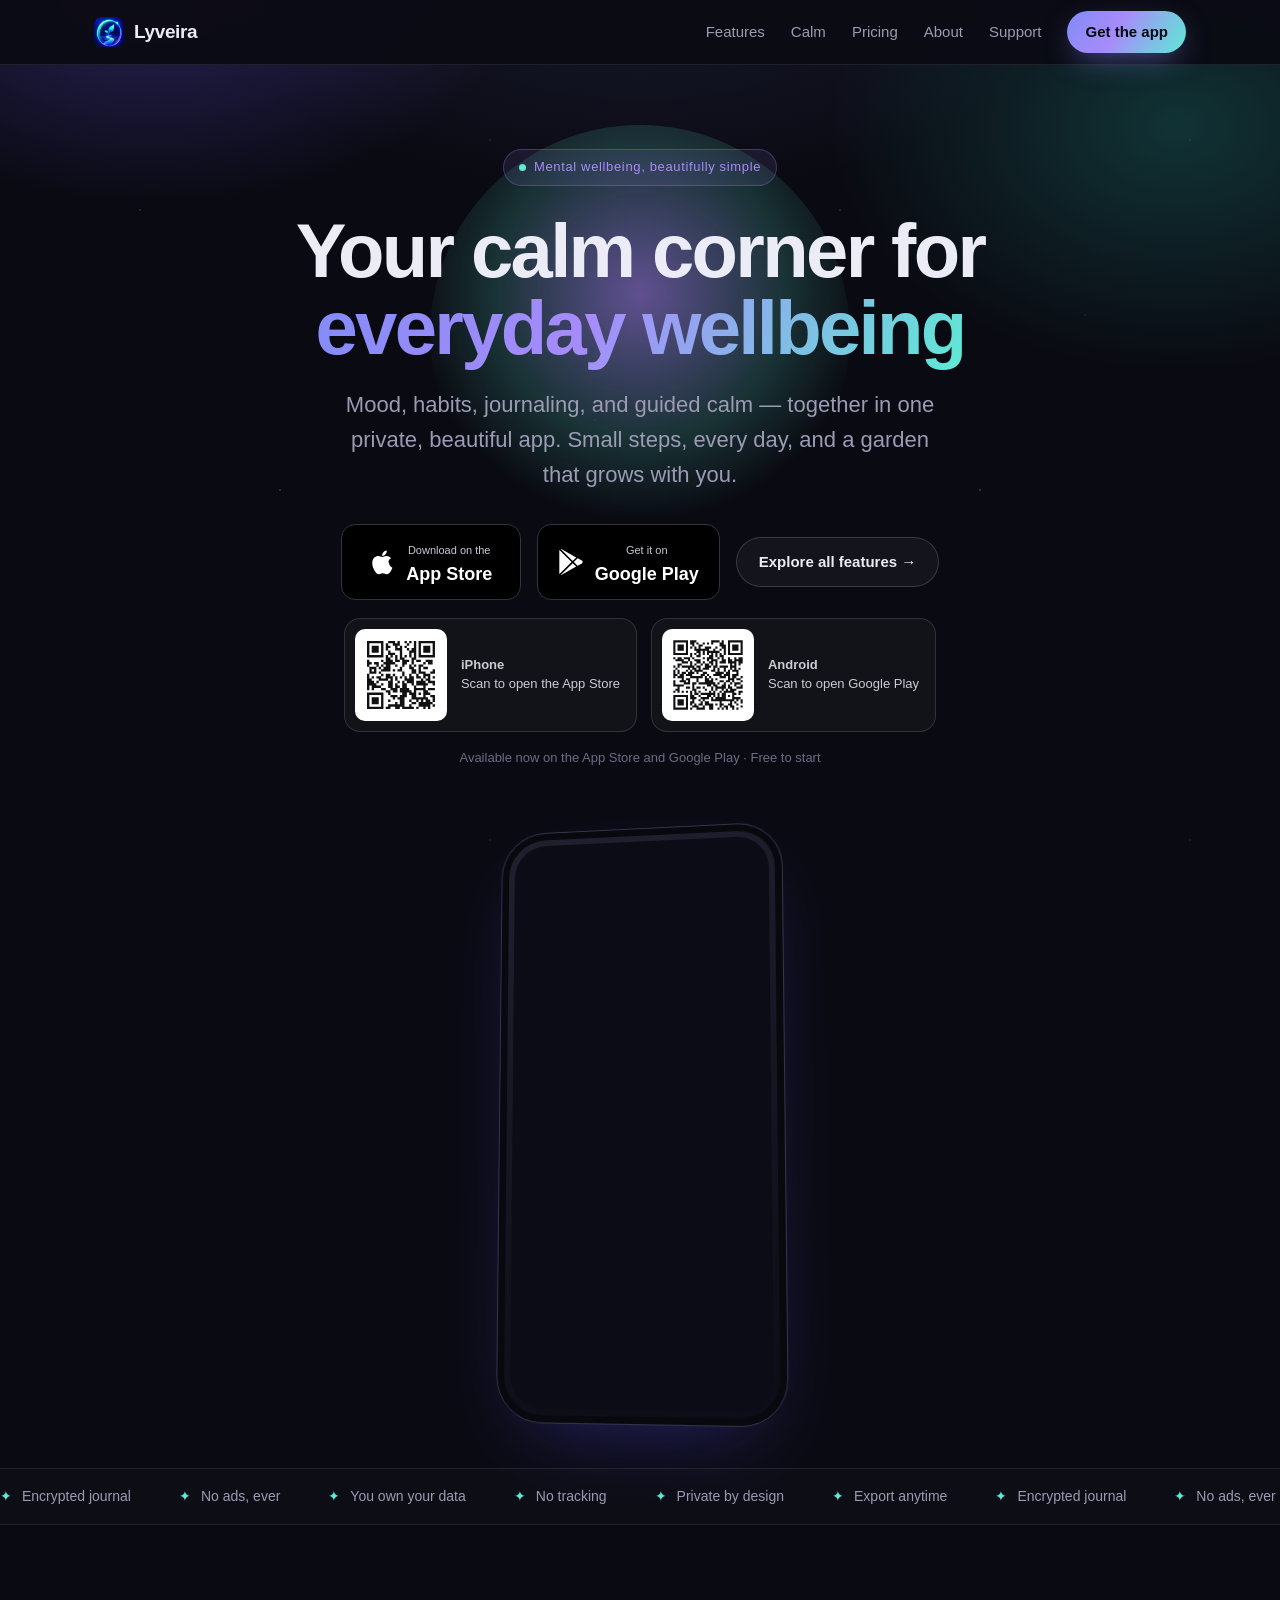
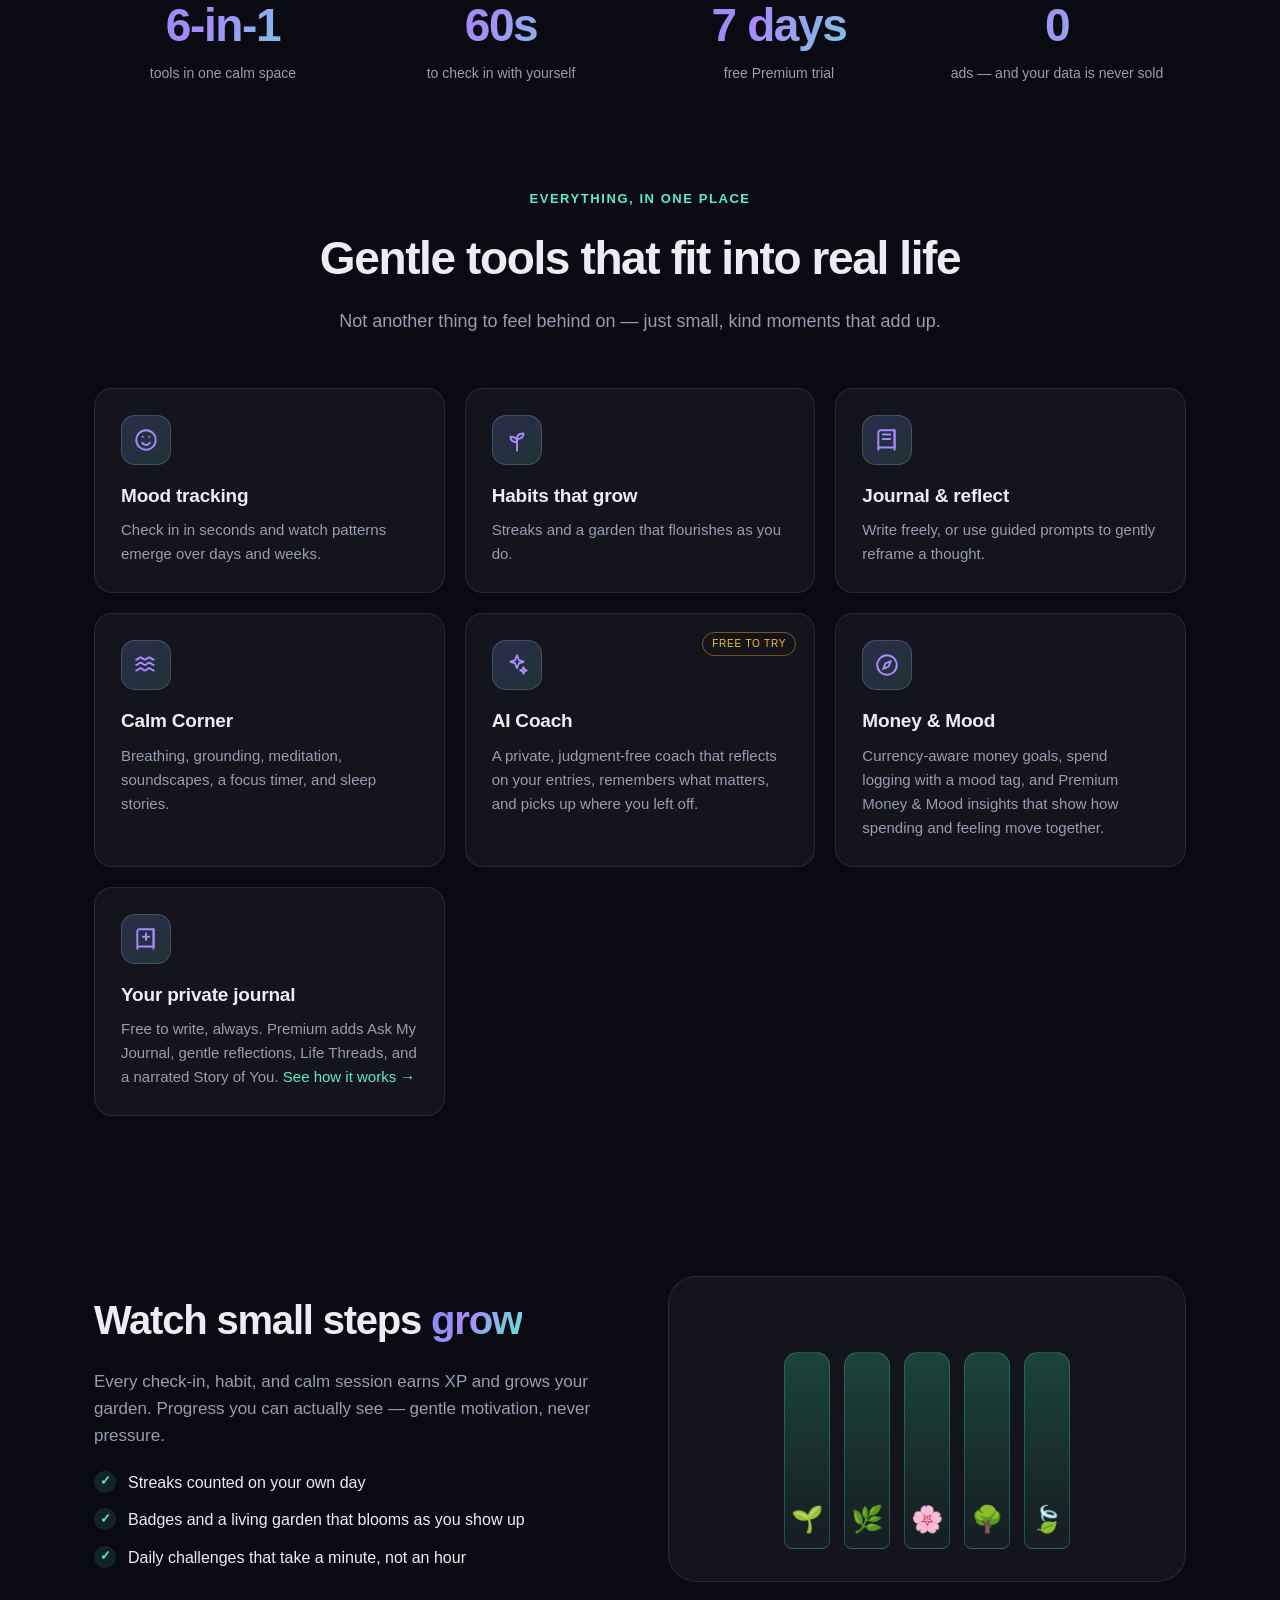
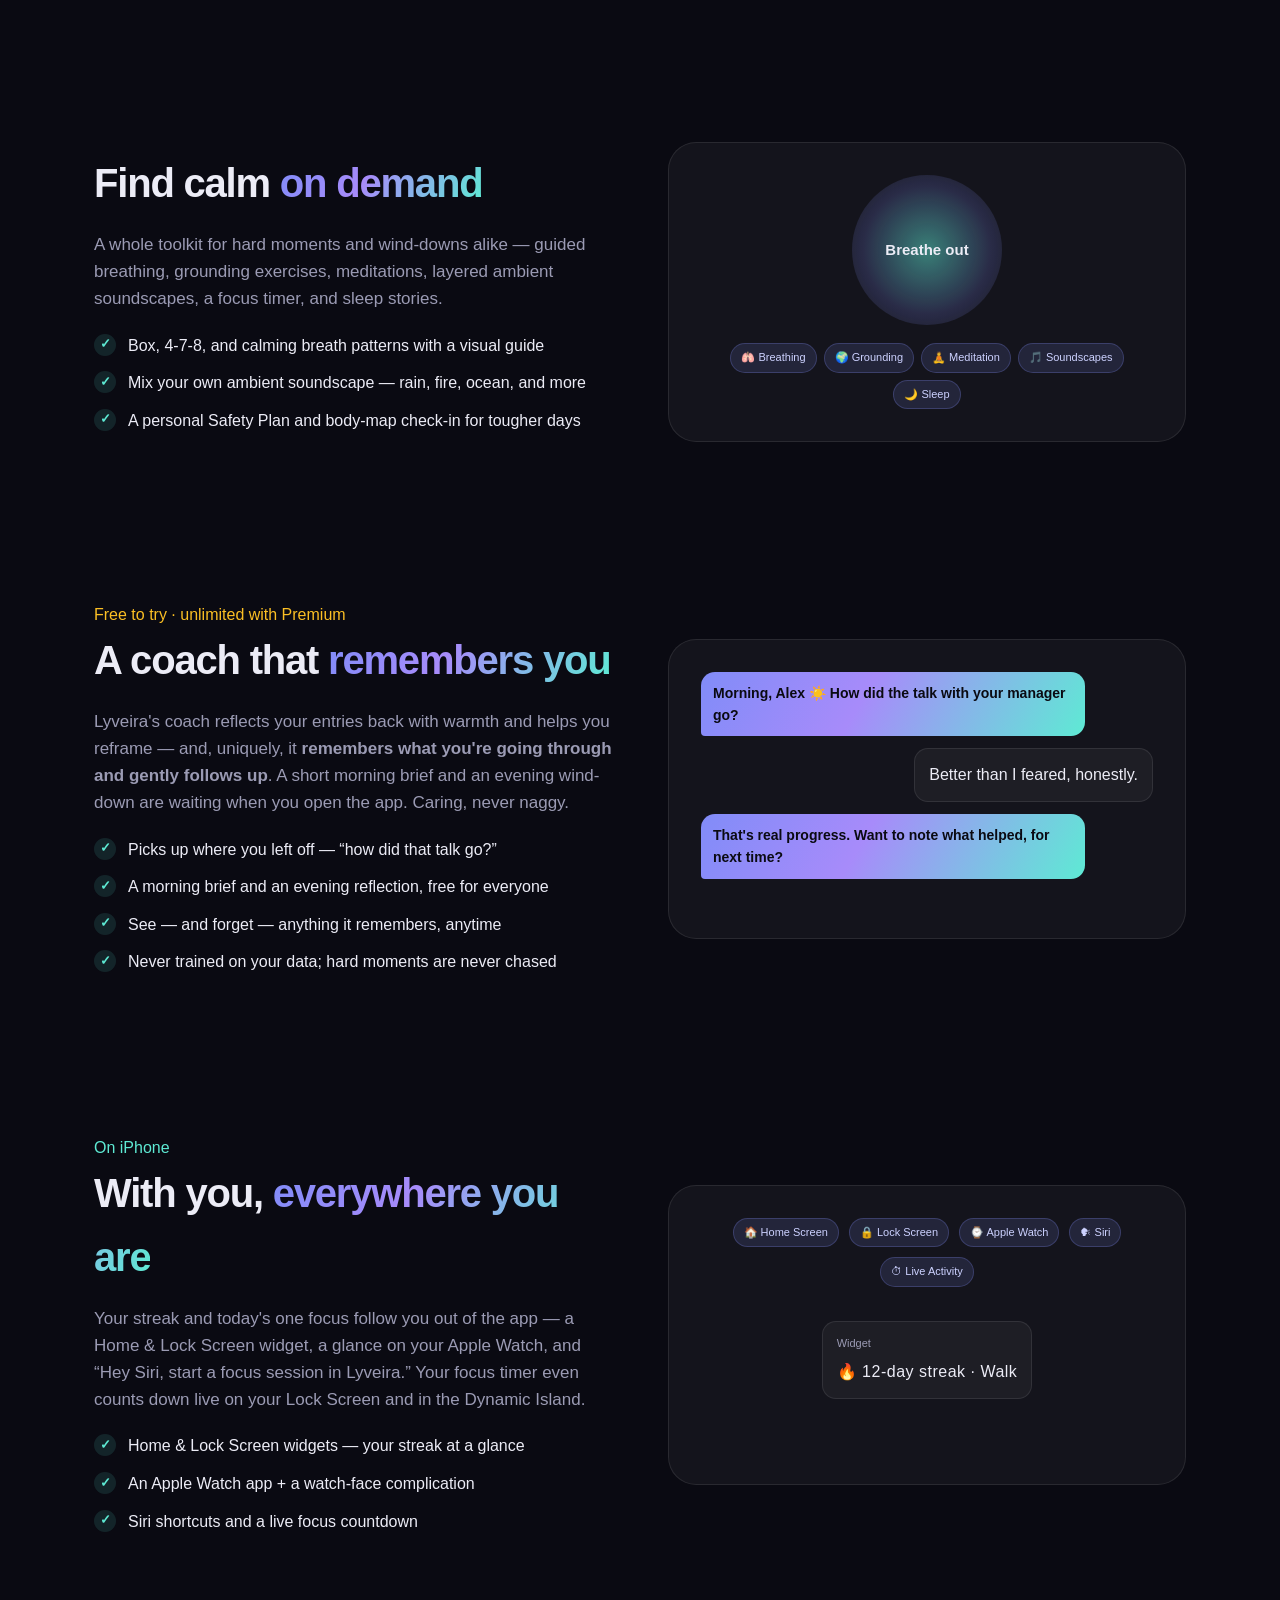
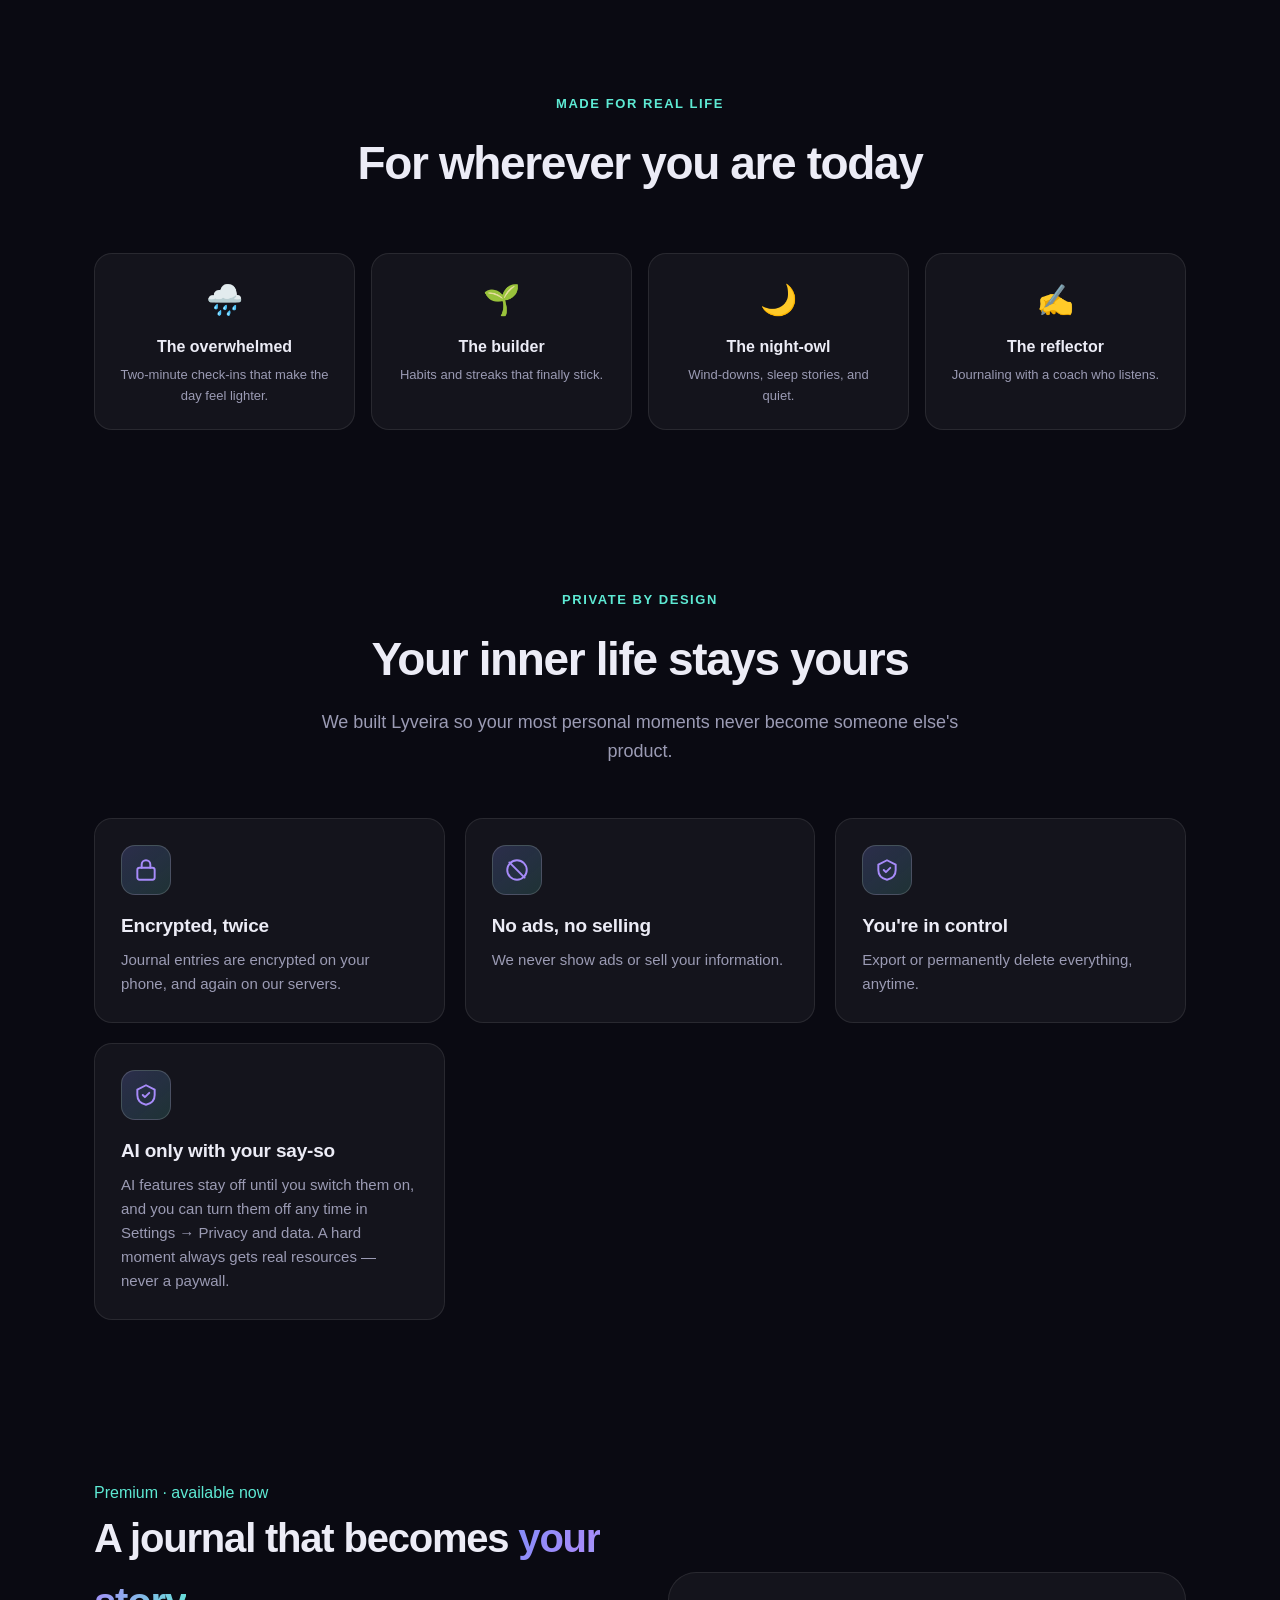
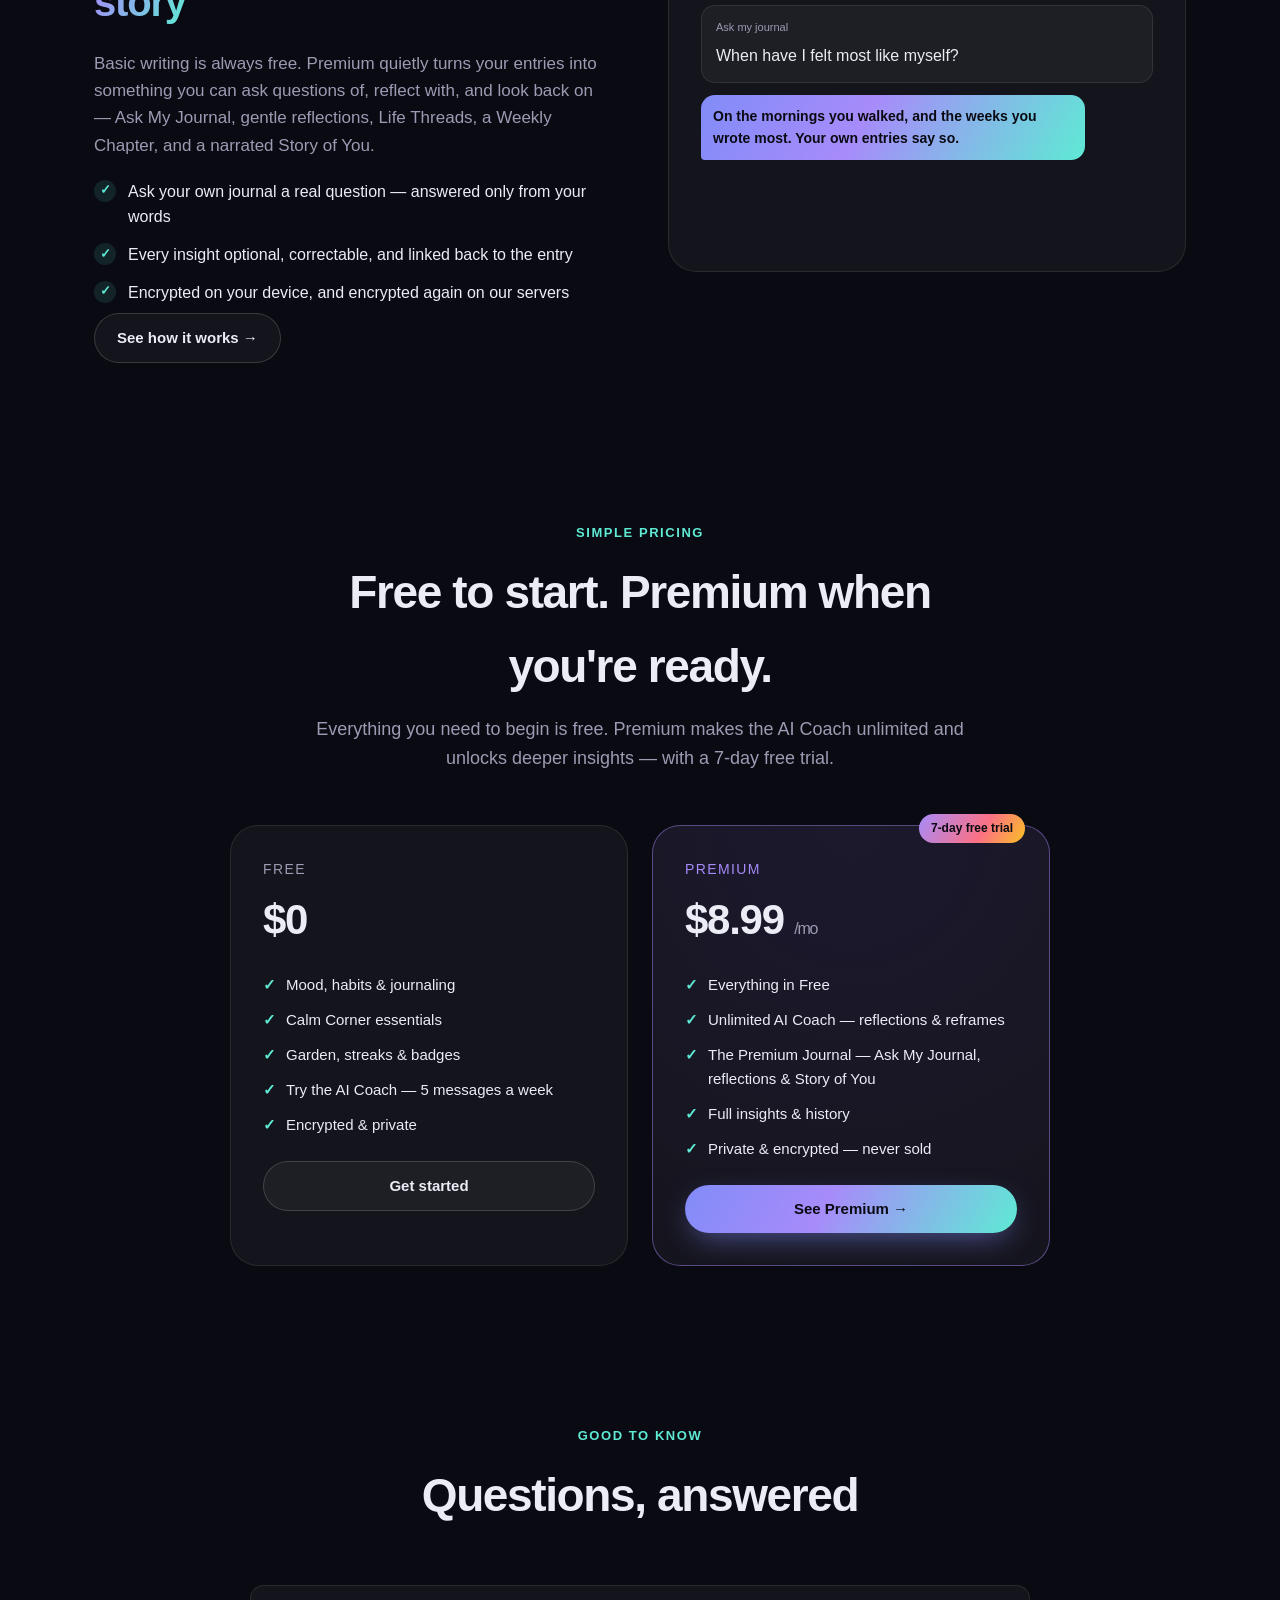
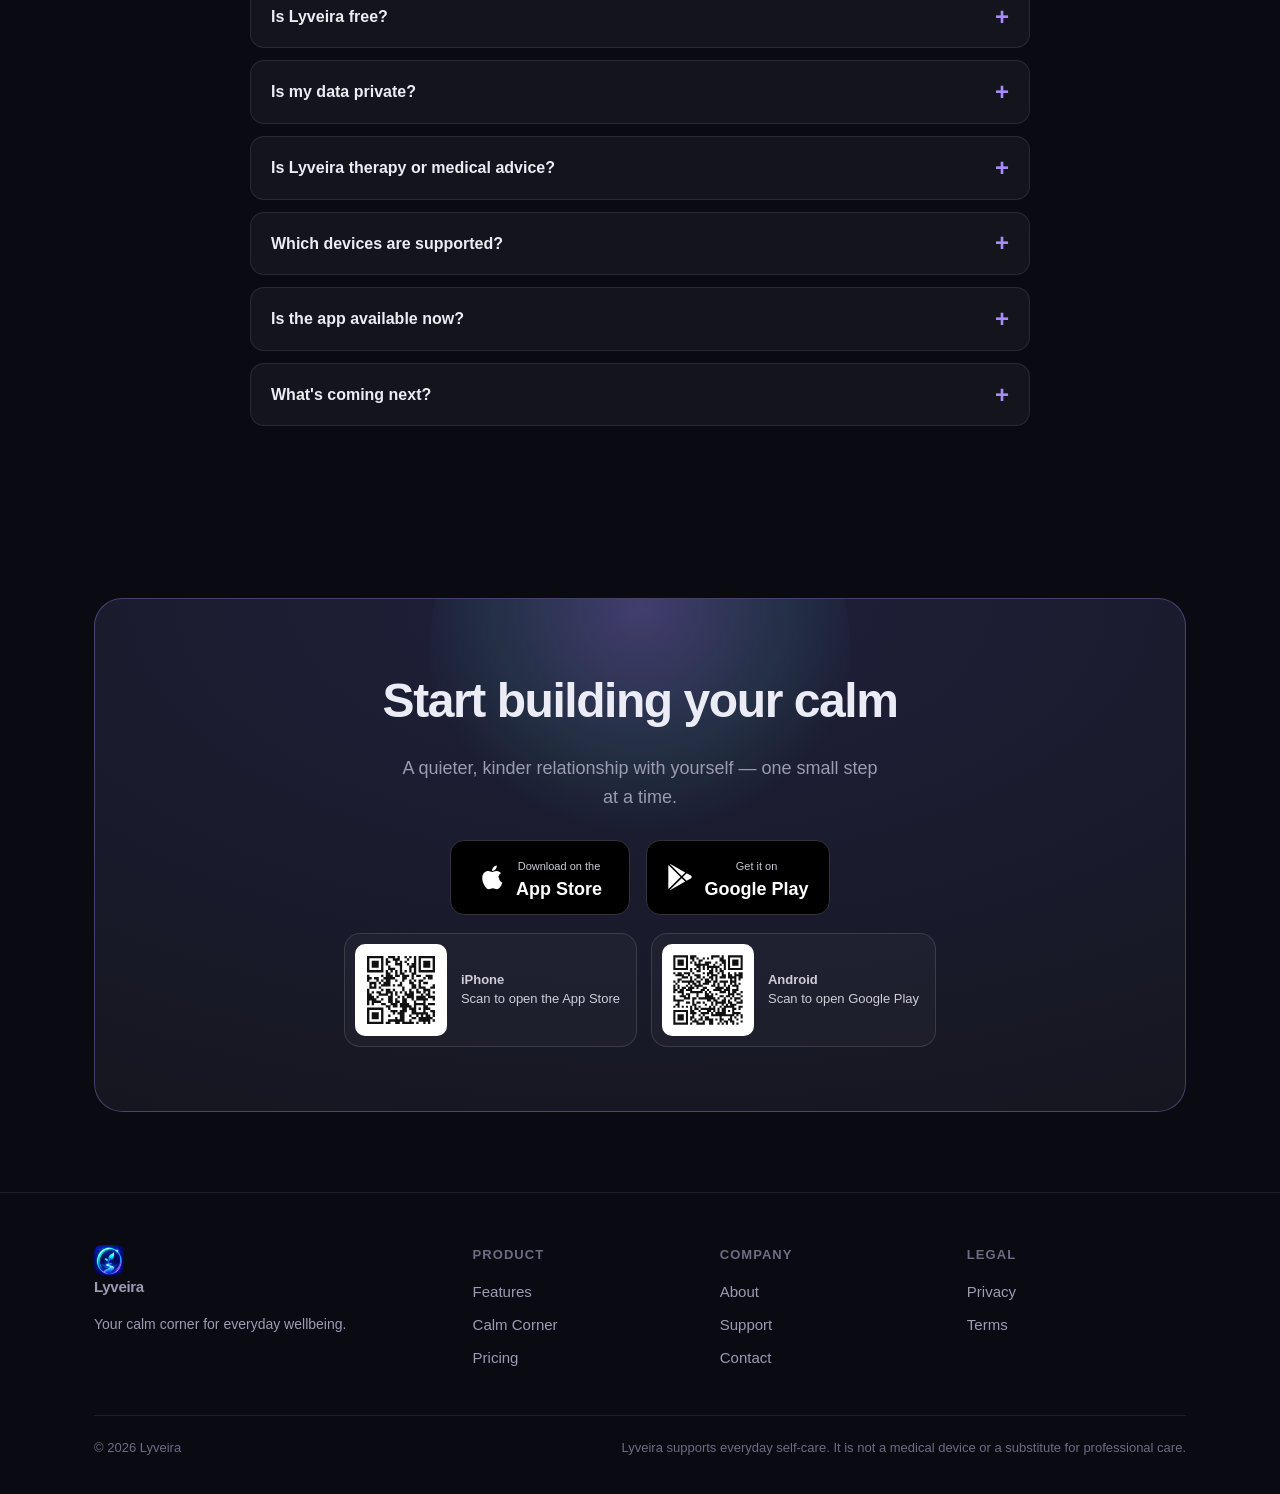
==== commit 802f8cf7: "site: no page names a clinical method or makes a claim about what Lyveira is Product plan rows 9d an" ====
--- a/index.html
+++ b/index.html
@@ -128,7 +128,7 @@
       </div>
       <div class="feature reveal d2">
         <div class="icon"><svg viewBox="0 0 24 24" stroke-width="1.8" stroke-linecap="round" stroke-linejoin="round"><path d="M4 5a2 2 0 0 1 2-2h13v16H6a2 2 0 0 0-2 2z"/><path d="M19 3v18"/><path d="M8 7h7M8 11h7"/></svg></div>
-        <h3>Journal &amp; reflect</h3><p>Write freely, or use guided CBT prompts to gently reframe a thought.</p>
+        <h3>Journal &amp; reflect</h3><p>Write freely, or use guided prompts to gently reframe a thought.</p>
       </div>
       <div class="feature reveal">
         <div class="icon"><svg viewBox="0 0 24 24" stroke-width="1.8" stroke-linecap="round" stroke-linejoin="round"><path d="M3 12c2 0 2-2 4-2s2 2 4 2 2-2 4-2 2 2 4 2"/><path d="M3 17c2 0 2-2 4-2s2 2 4 2 2-2 4-2 2 2 4 2"/><path d="M3 7c2 0 2-2 4-2s2 2 4 2 2-2 4-2 2 2 4 2"/></svg></div>
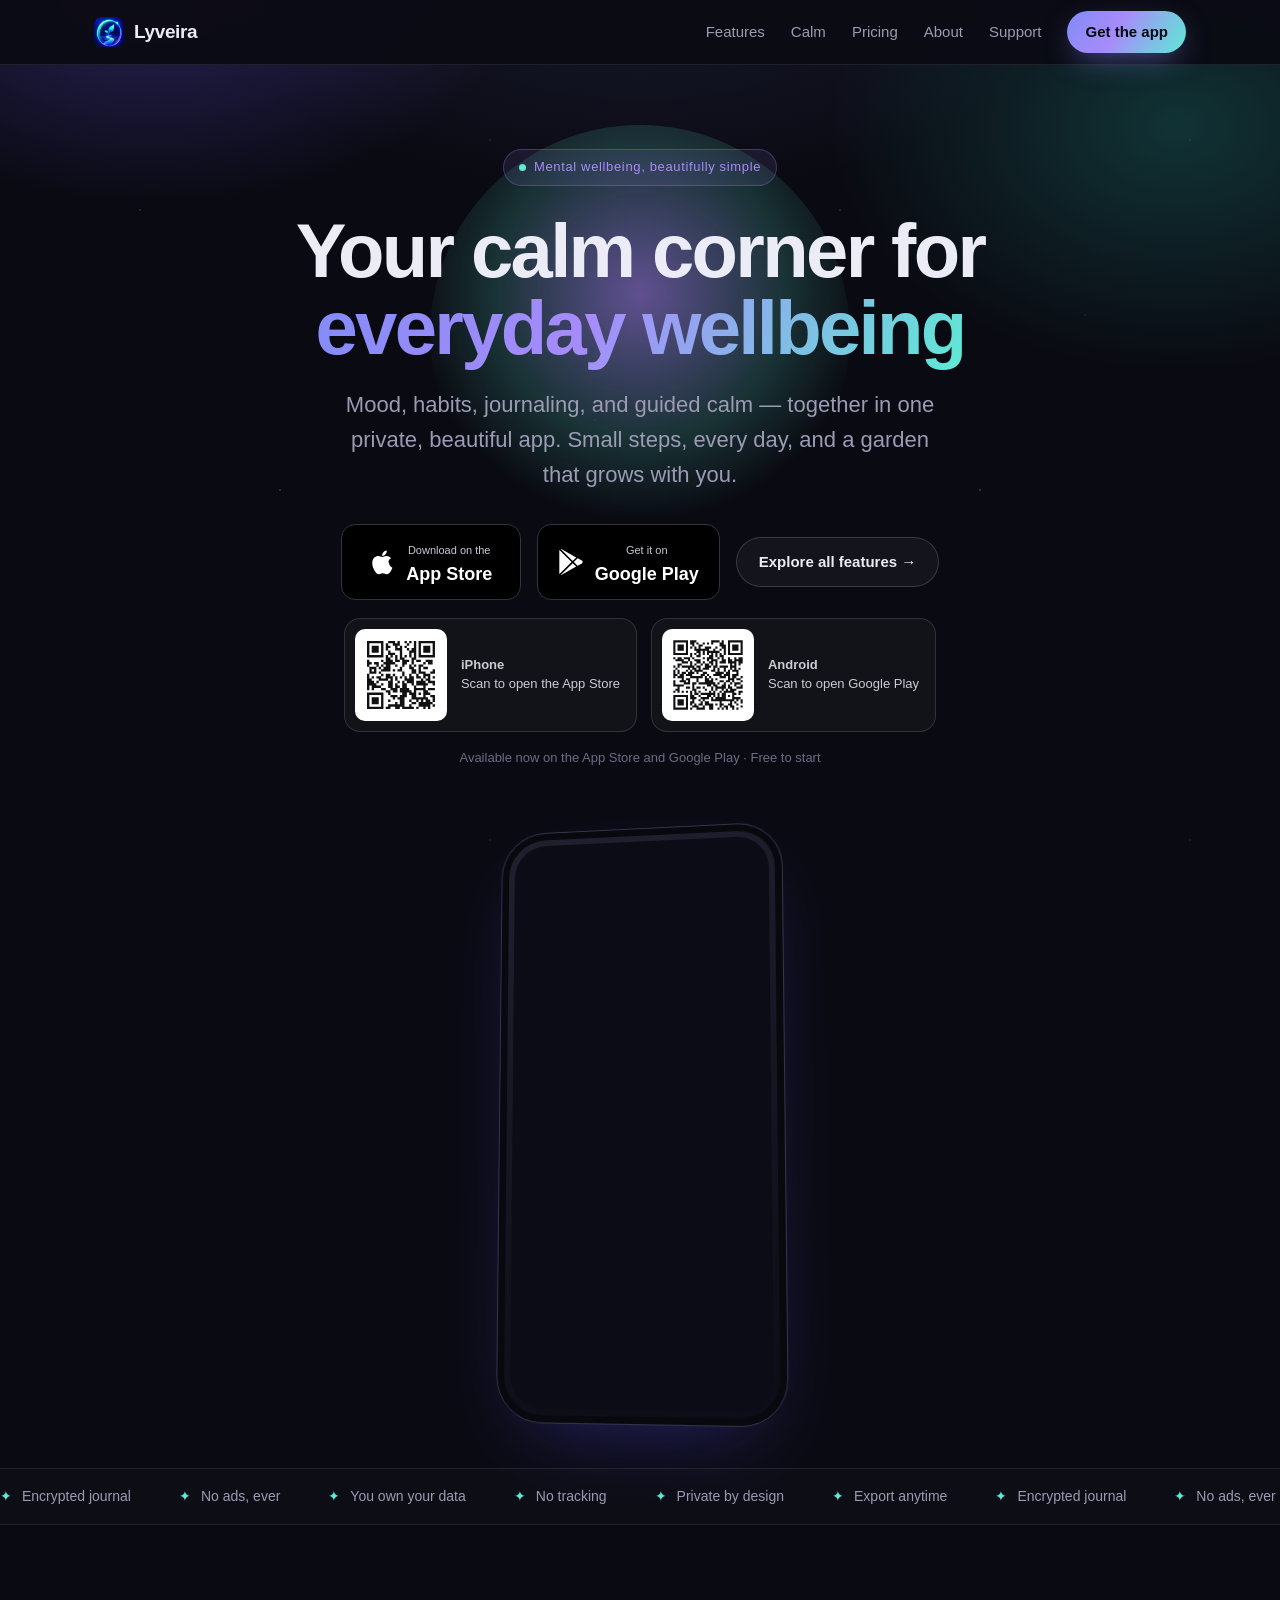
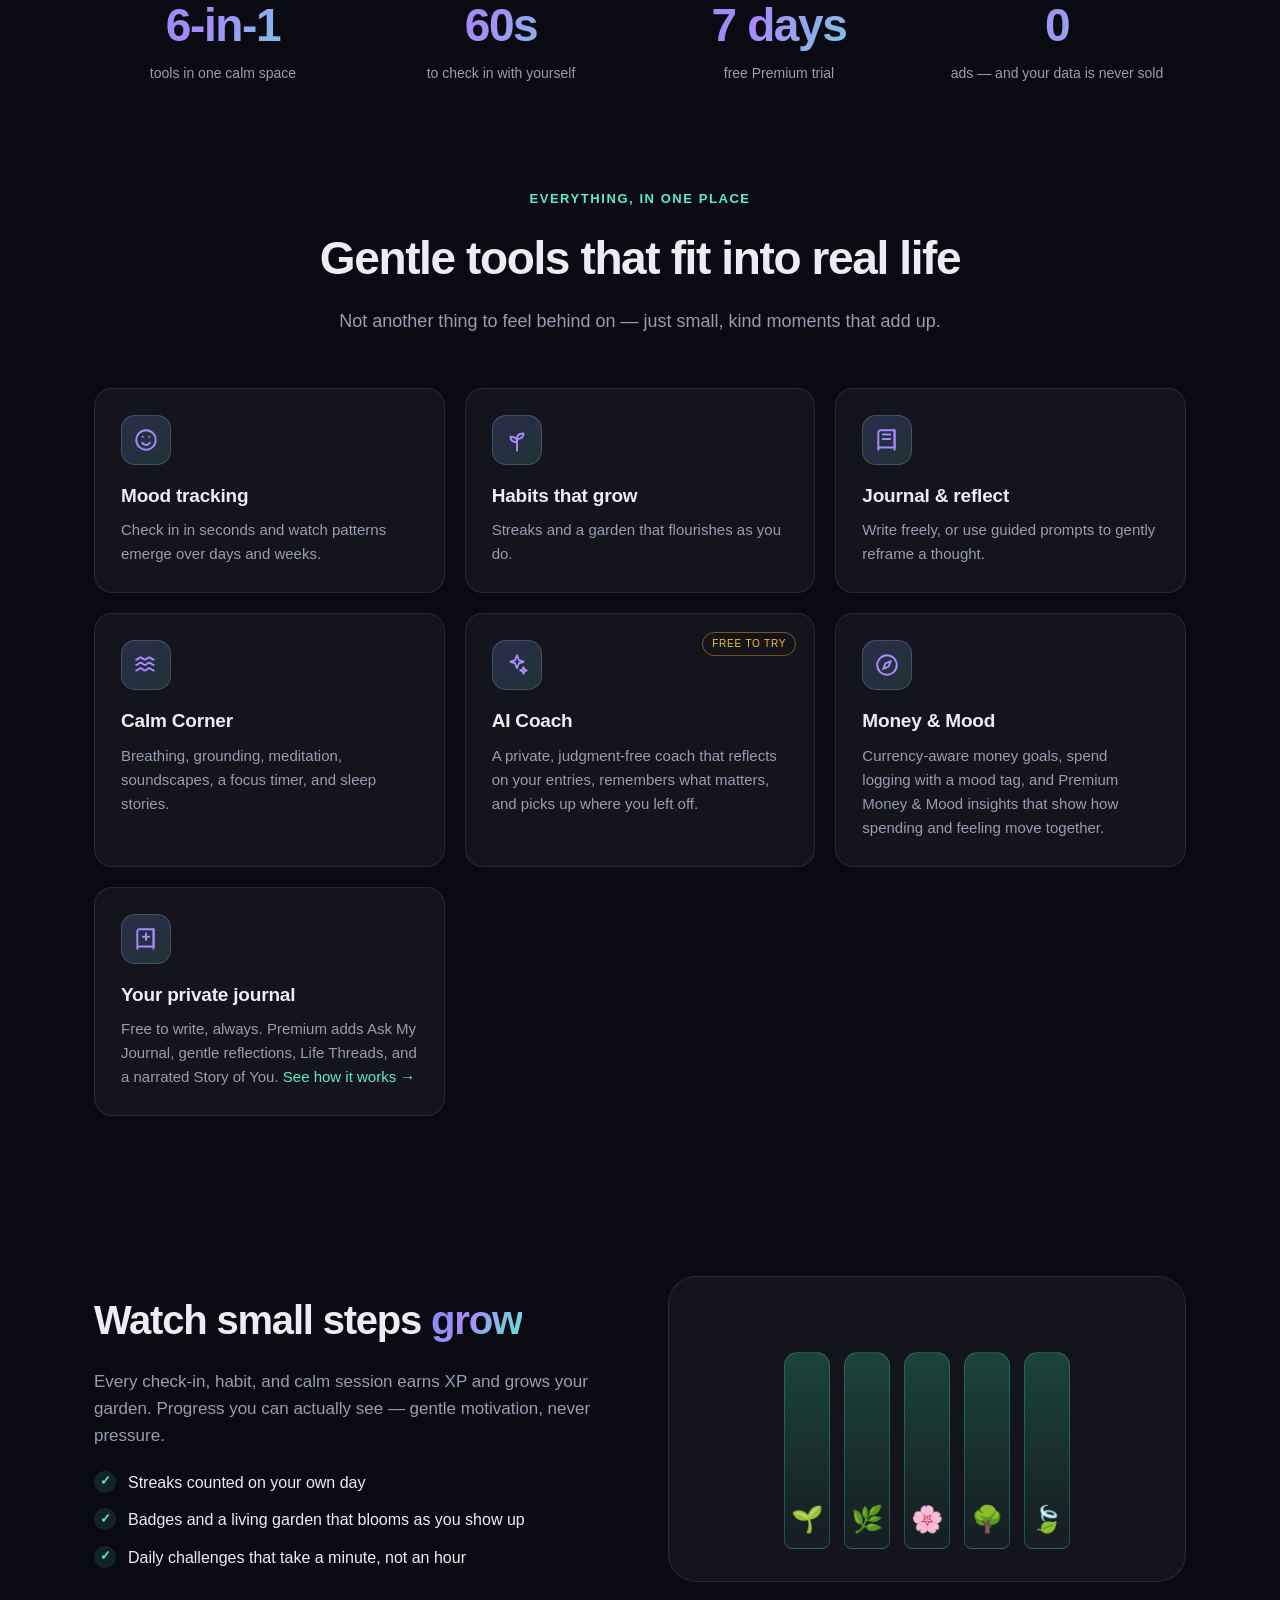
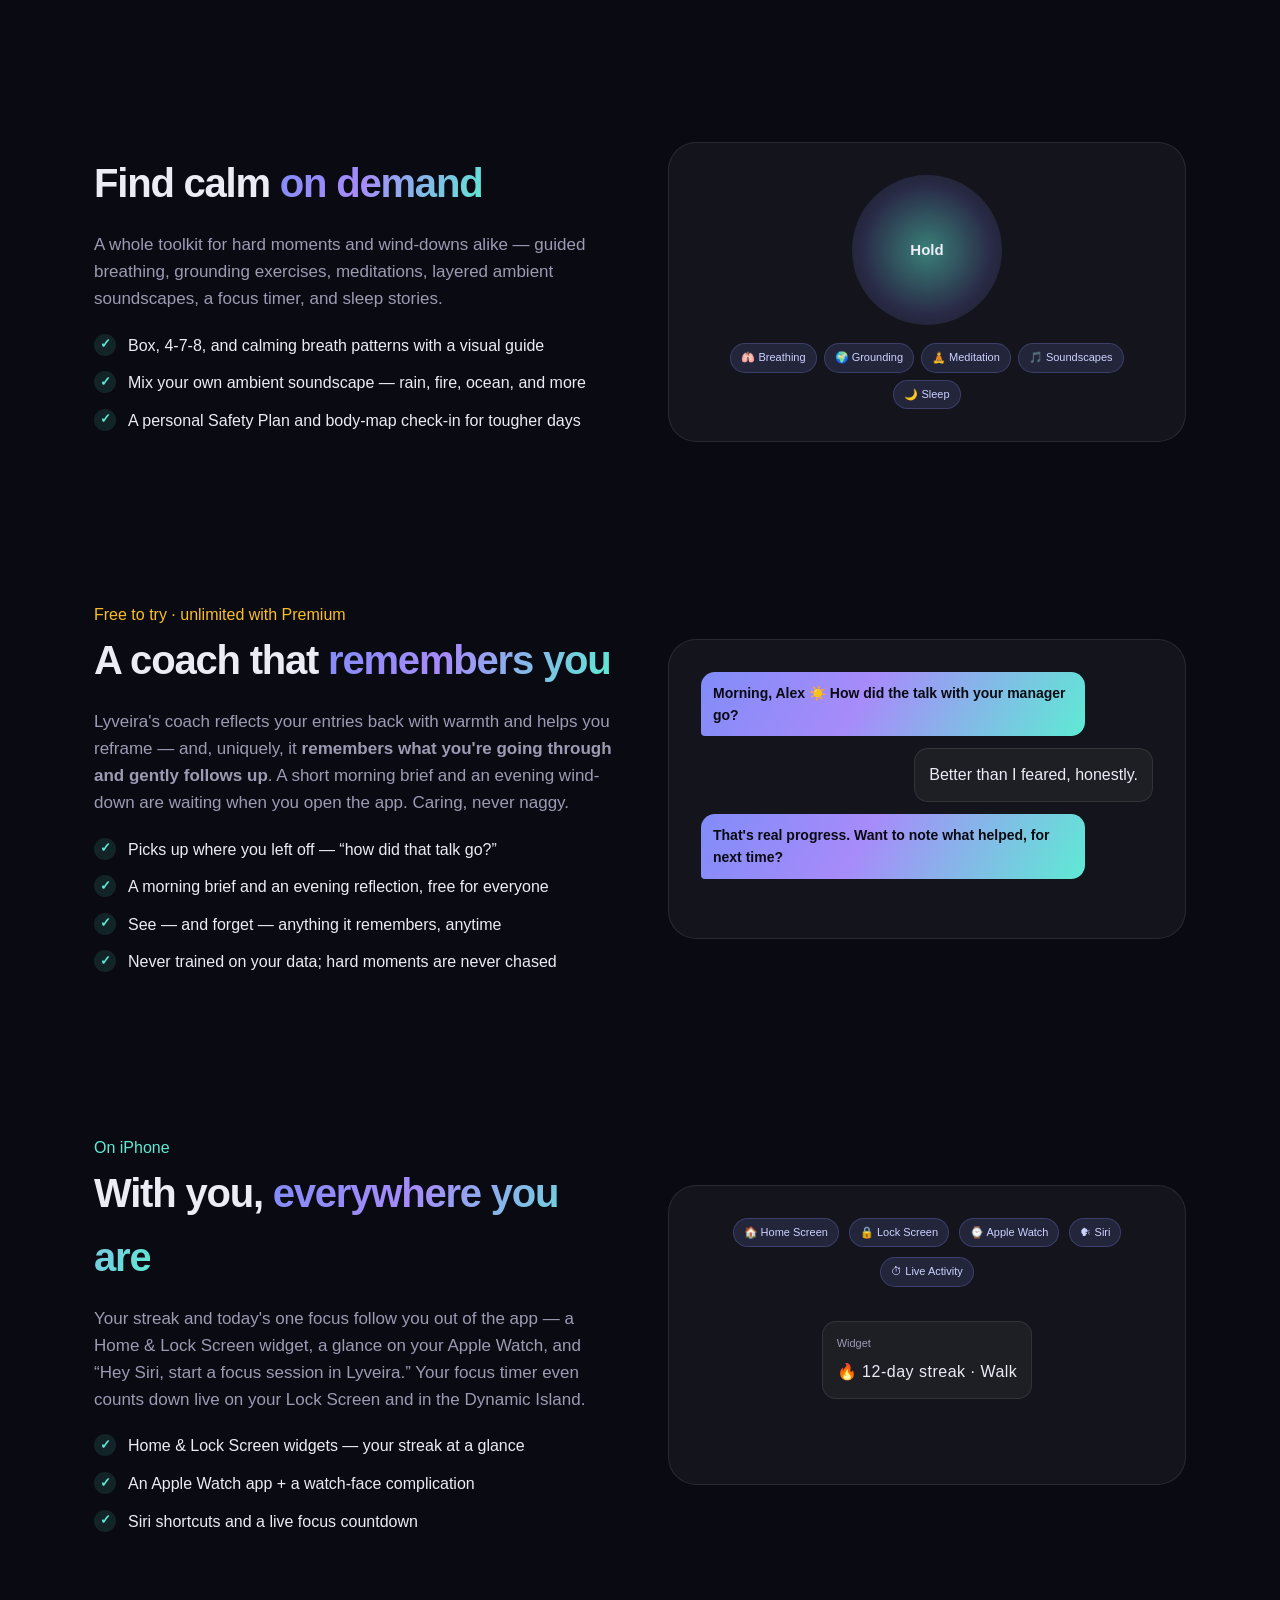
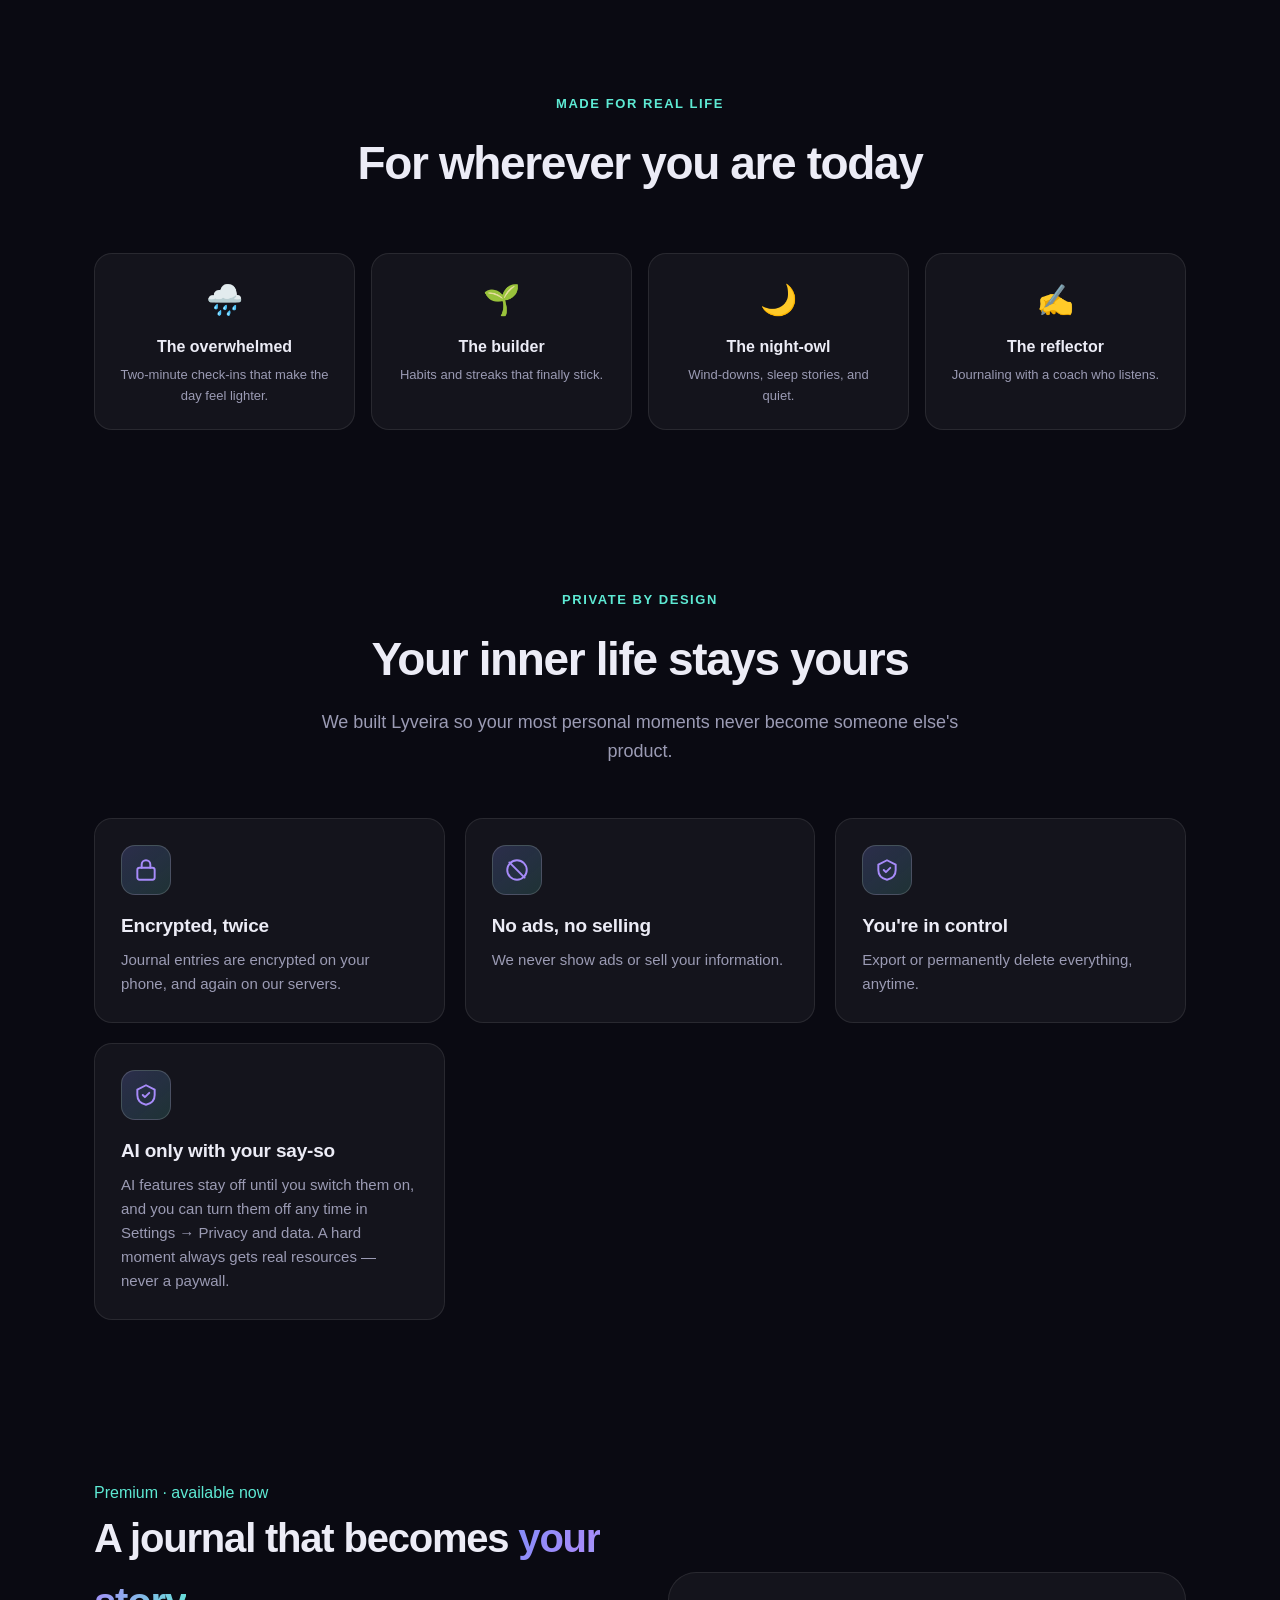
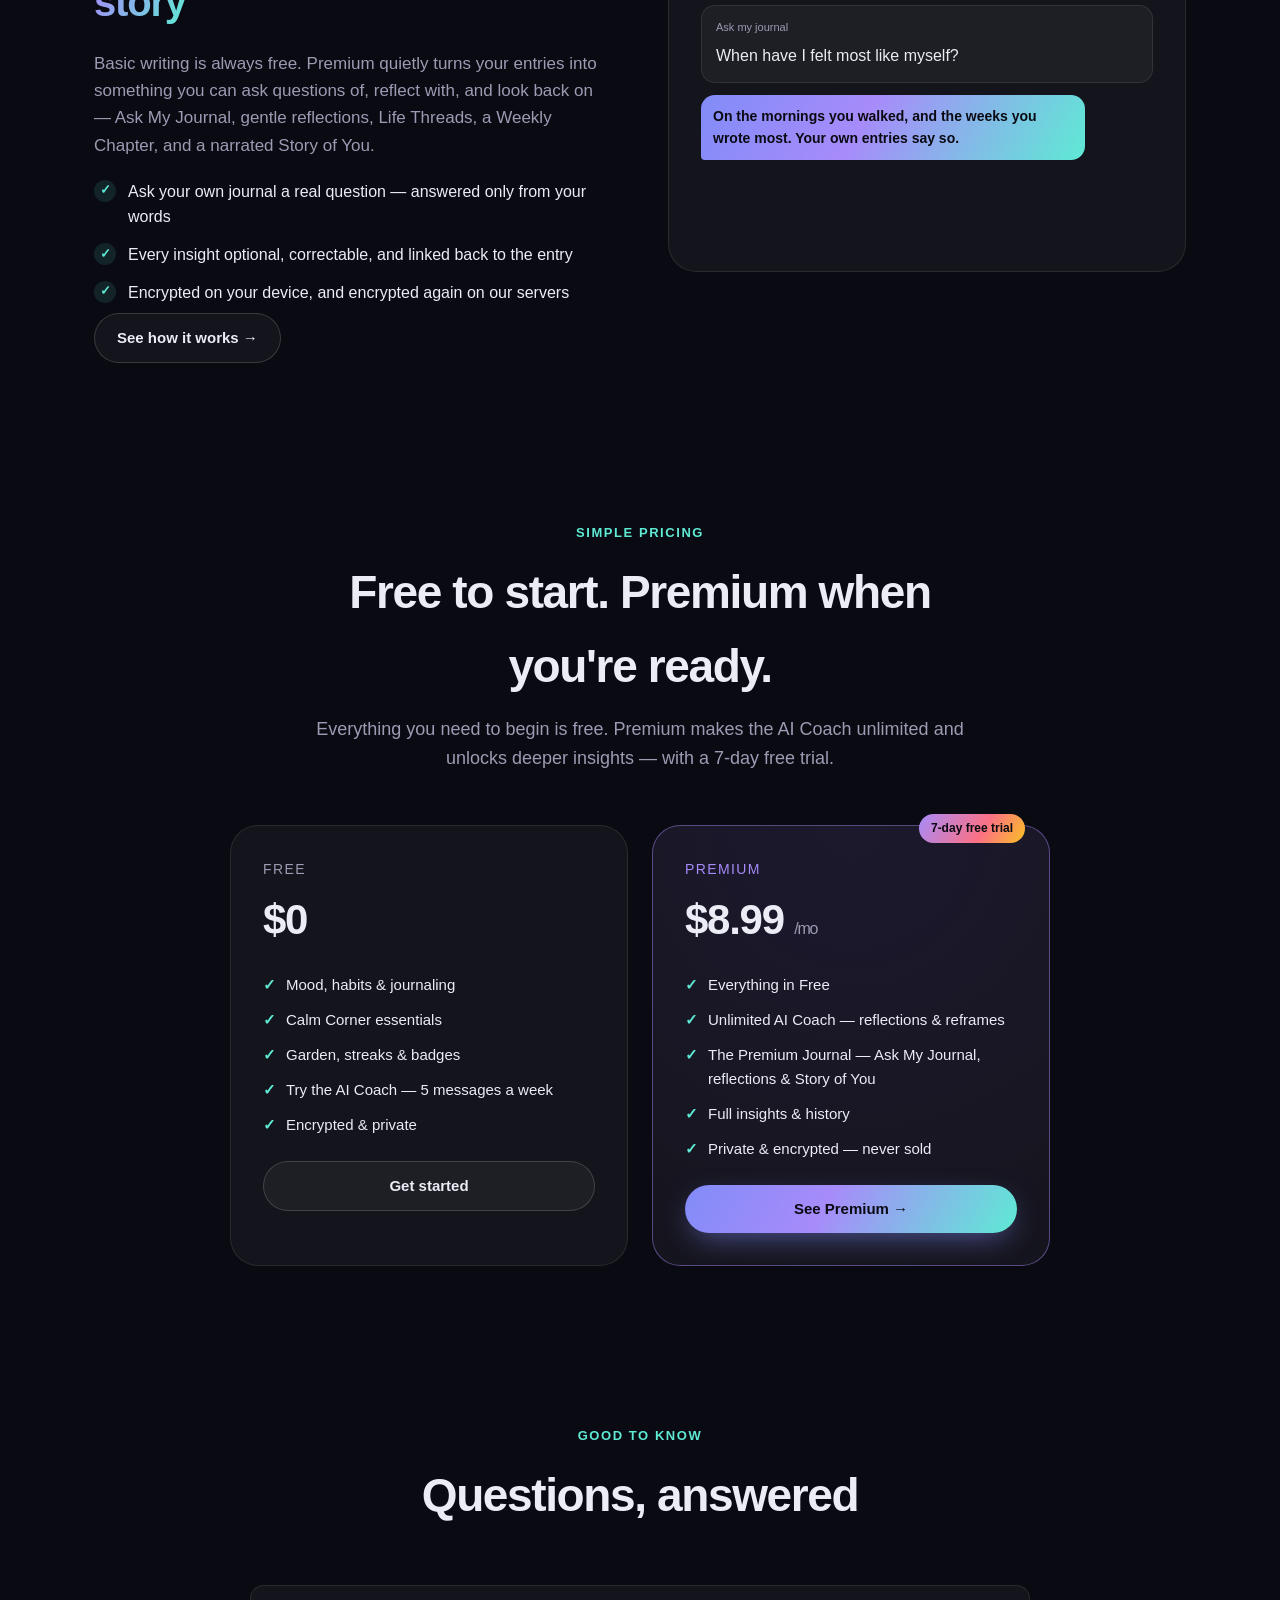
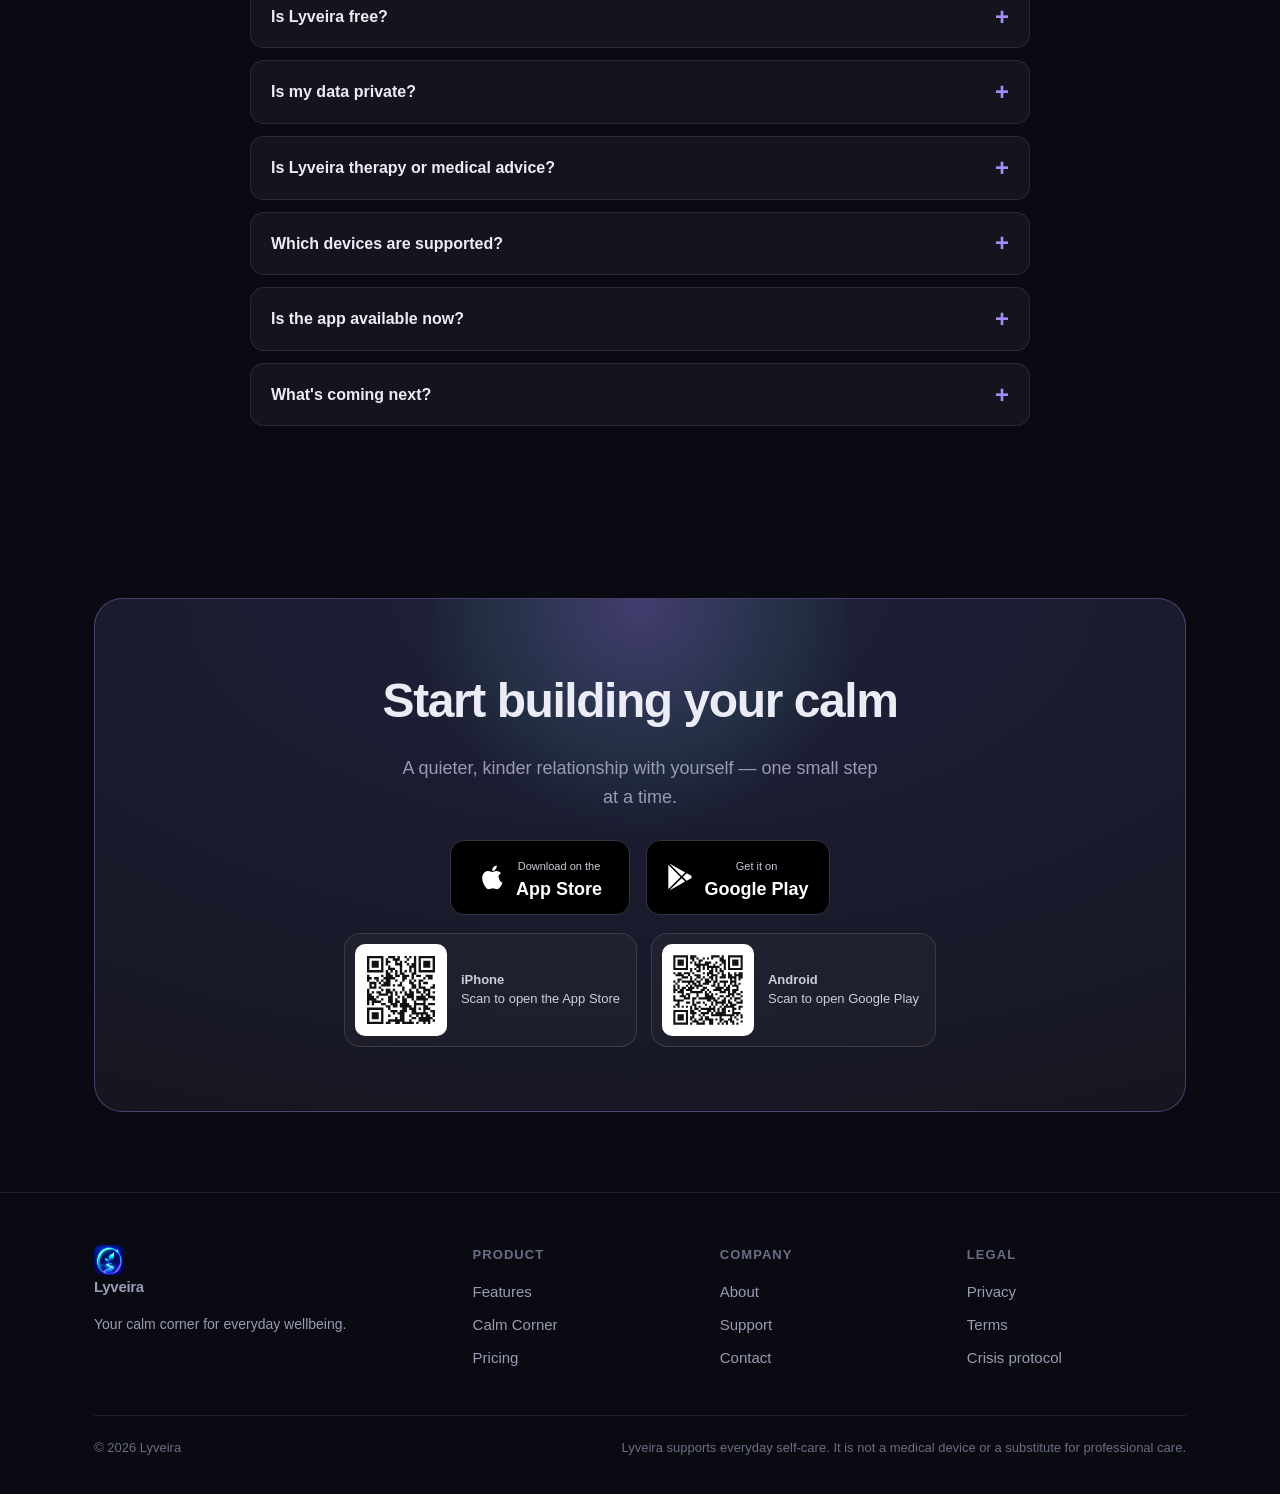
==== commit 8285a1d9: "site: the crisis protocol, published and linked from every page Product plan row 9b. /crisis-protoco" ====
--- a/index.html
+++ b/index.html
@@ -386,7 +386,7 @@
       </div>
       <div><h5>Product</h5><a href="/features/">Features</a><a href="#calm">Calm Corner</a><a href="pricing/">Pricing</a></div>
       <div><h5>Company</h5><a href="about/">About</a><a href="support/">Support</a><a href="mailto:support@lyveira.app">Contact</a></div>
-      <div><h5>Legal</h5><a href="privacy/">Privacy</a><a href="terms/">Terms</a></div>
+      <div><h5>Legal</h5><a href="privacy/">Privacy</a><a href="terms/">Terms</a><a href="crisis-protocol/">Crisis protocol</a></div>
     </div>
     <div class="foot-bottom">
       <span>&copy; <span data-year>2026</span> Lyveira</span>
